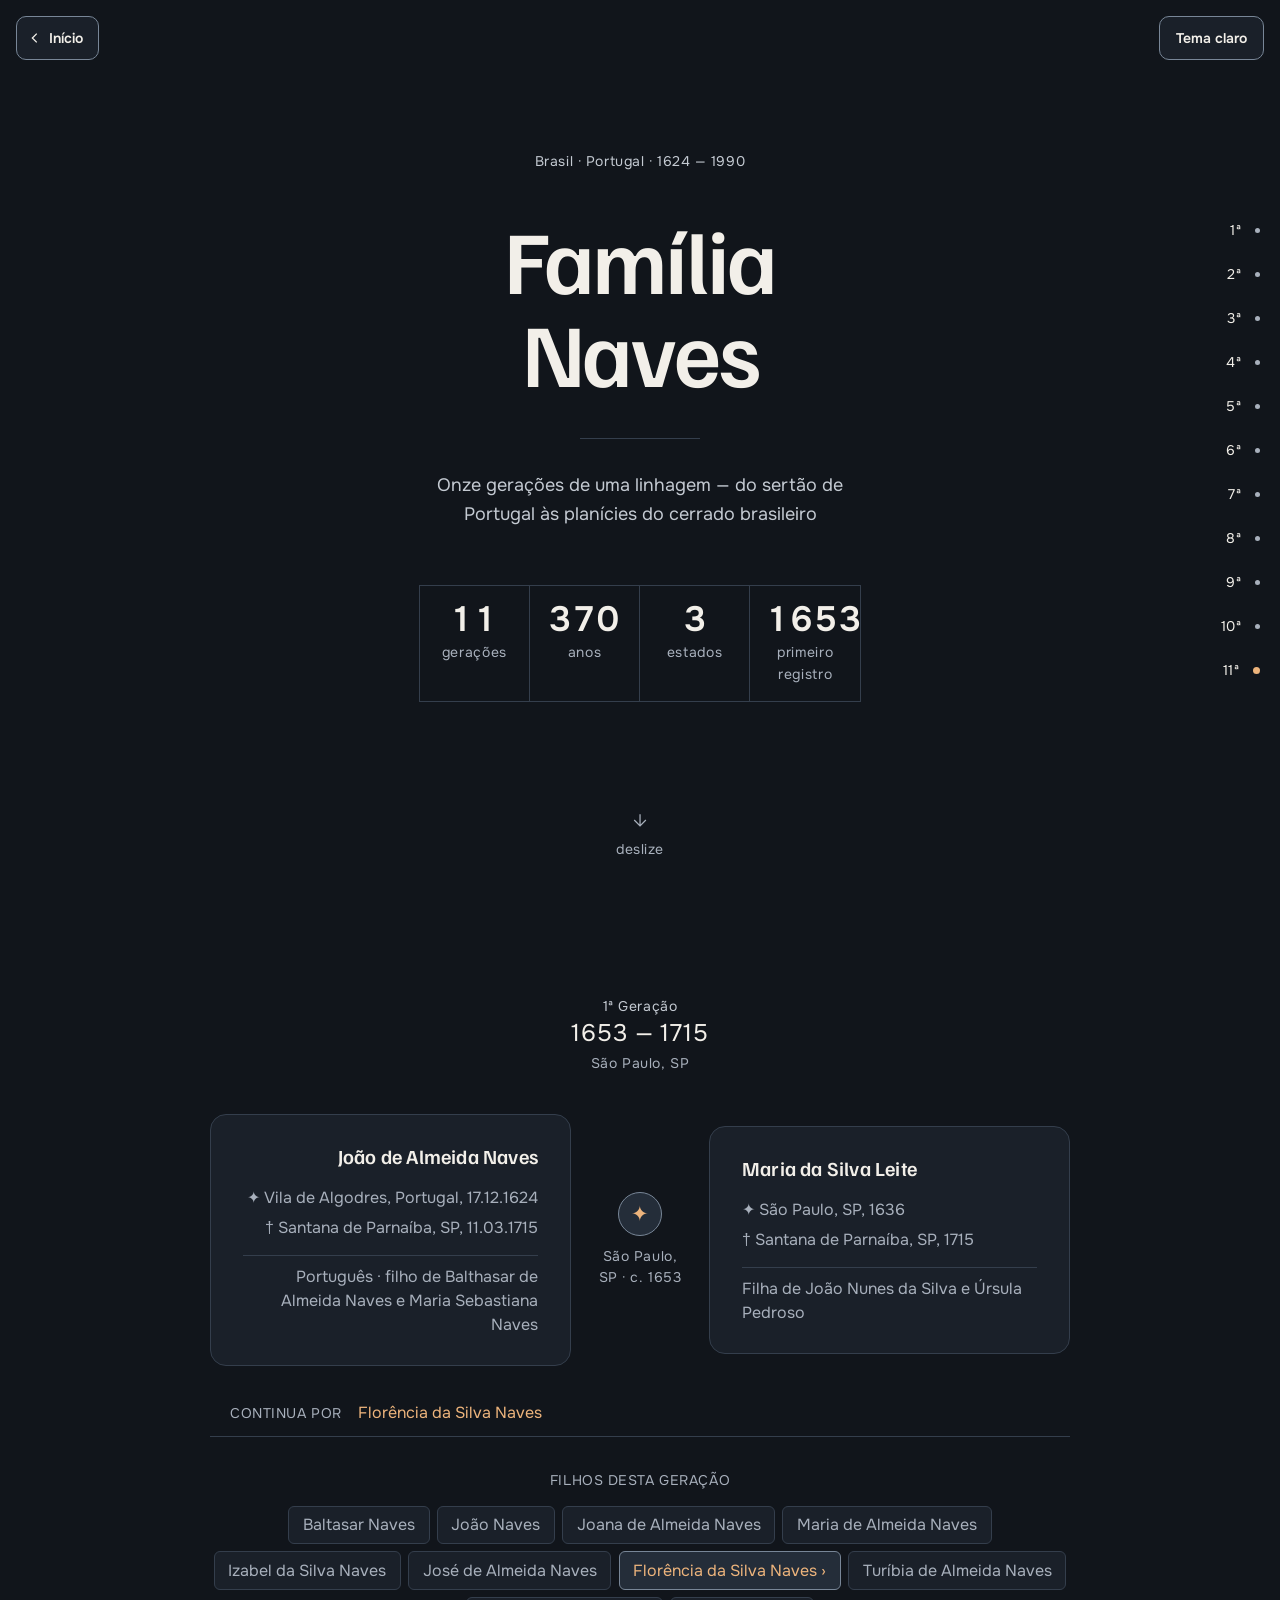
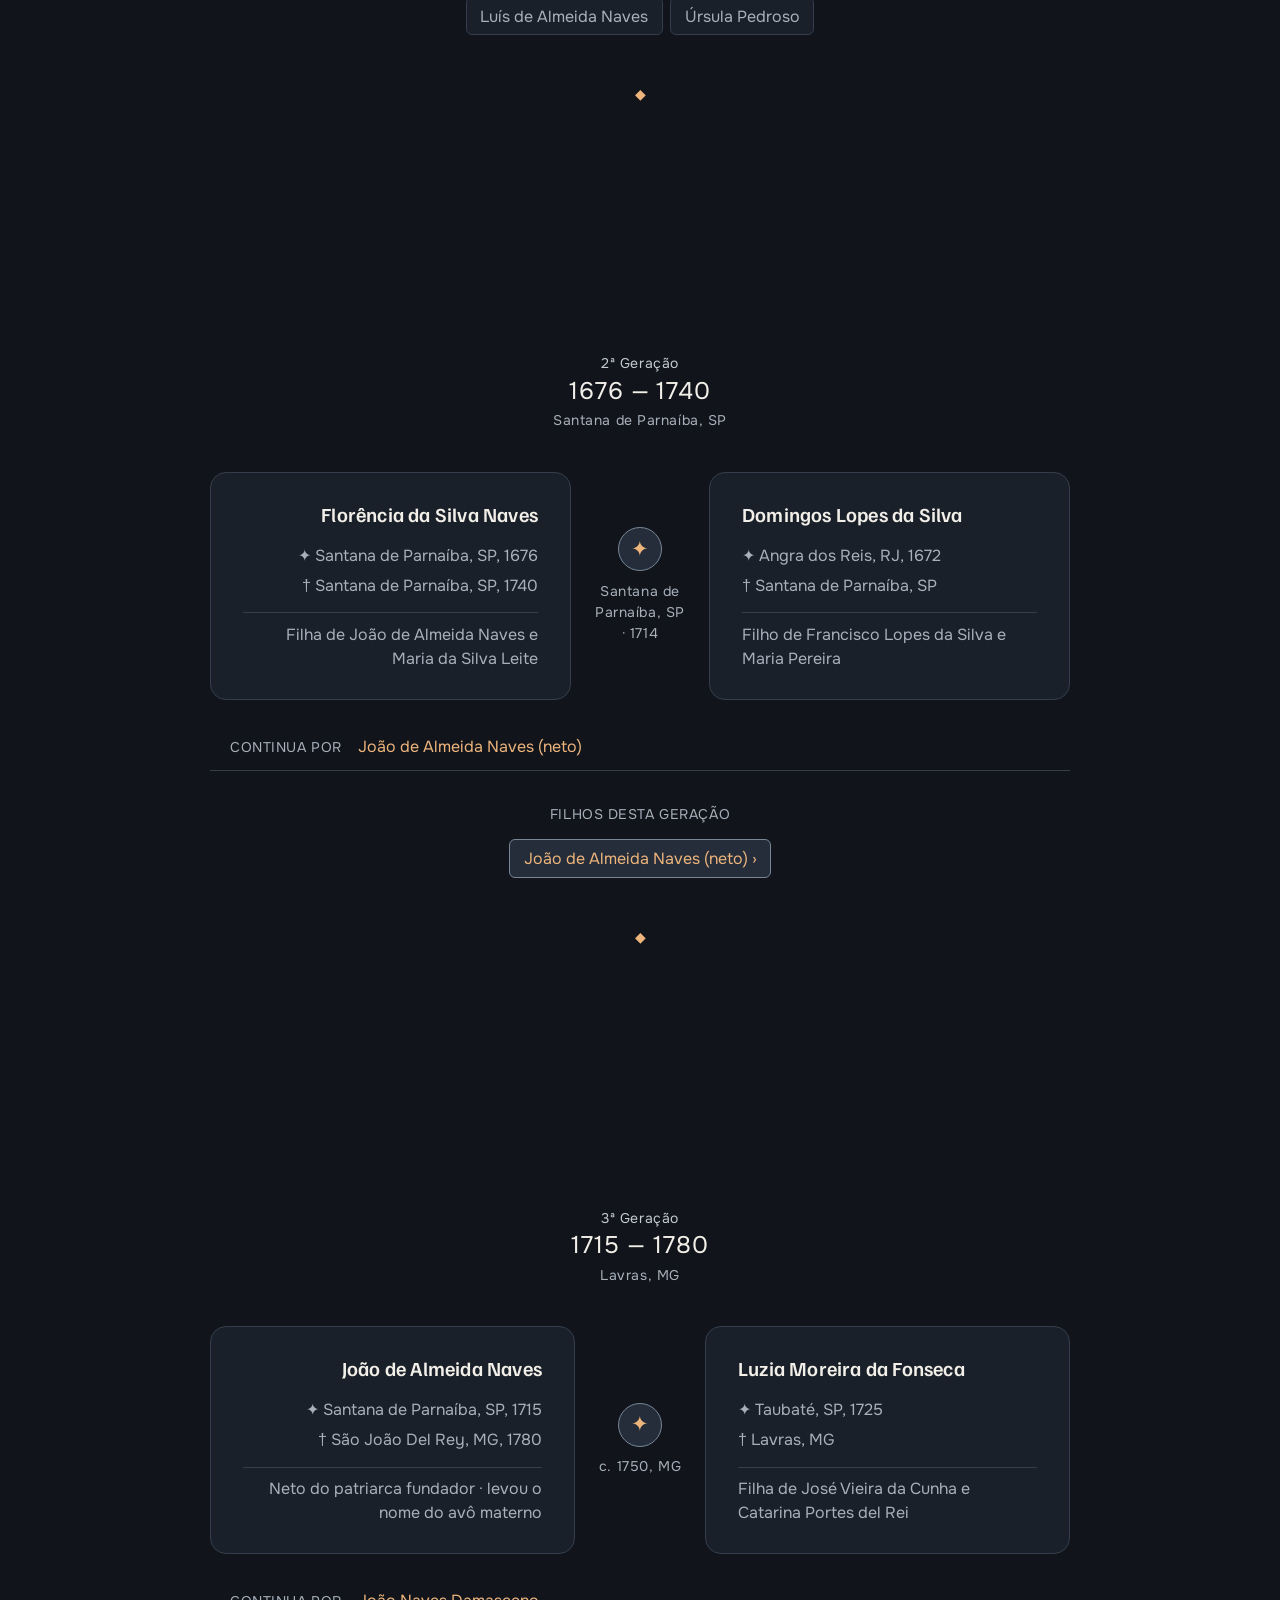
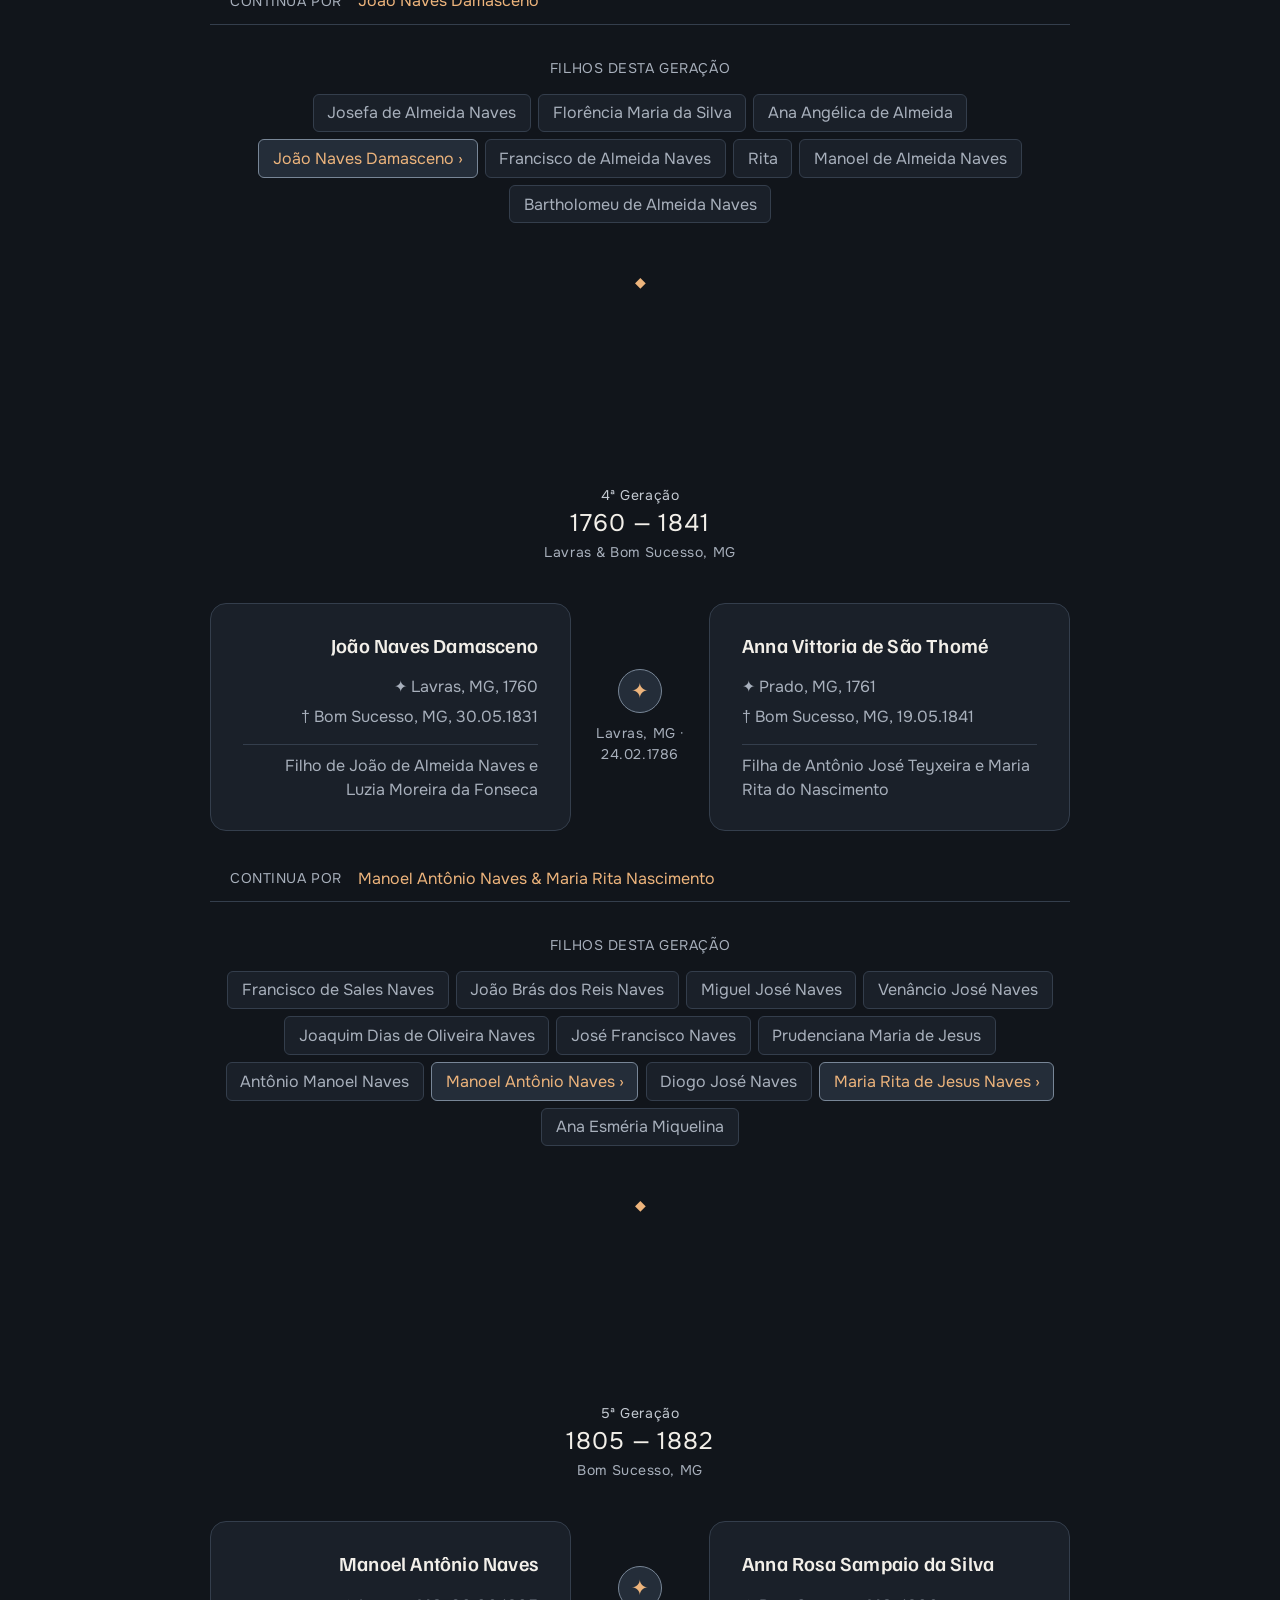
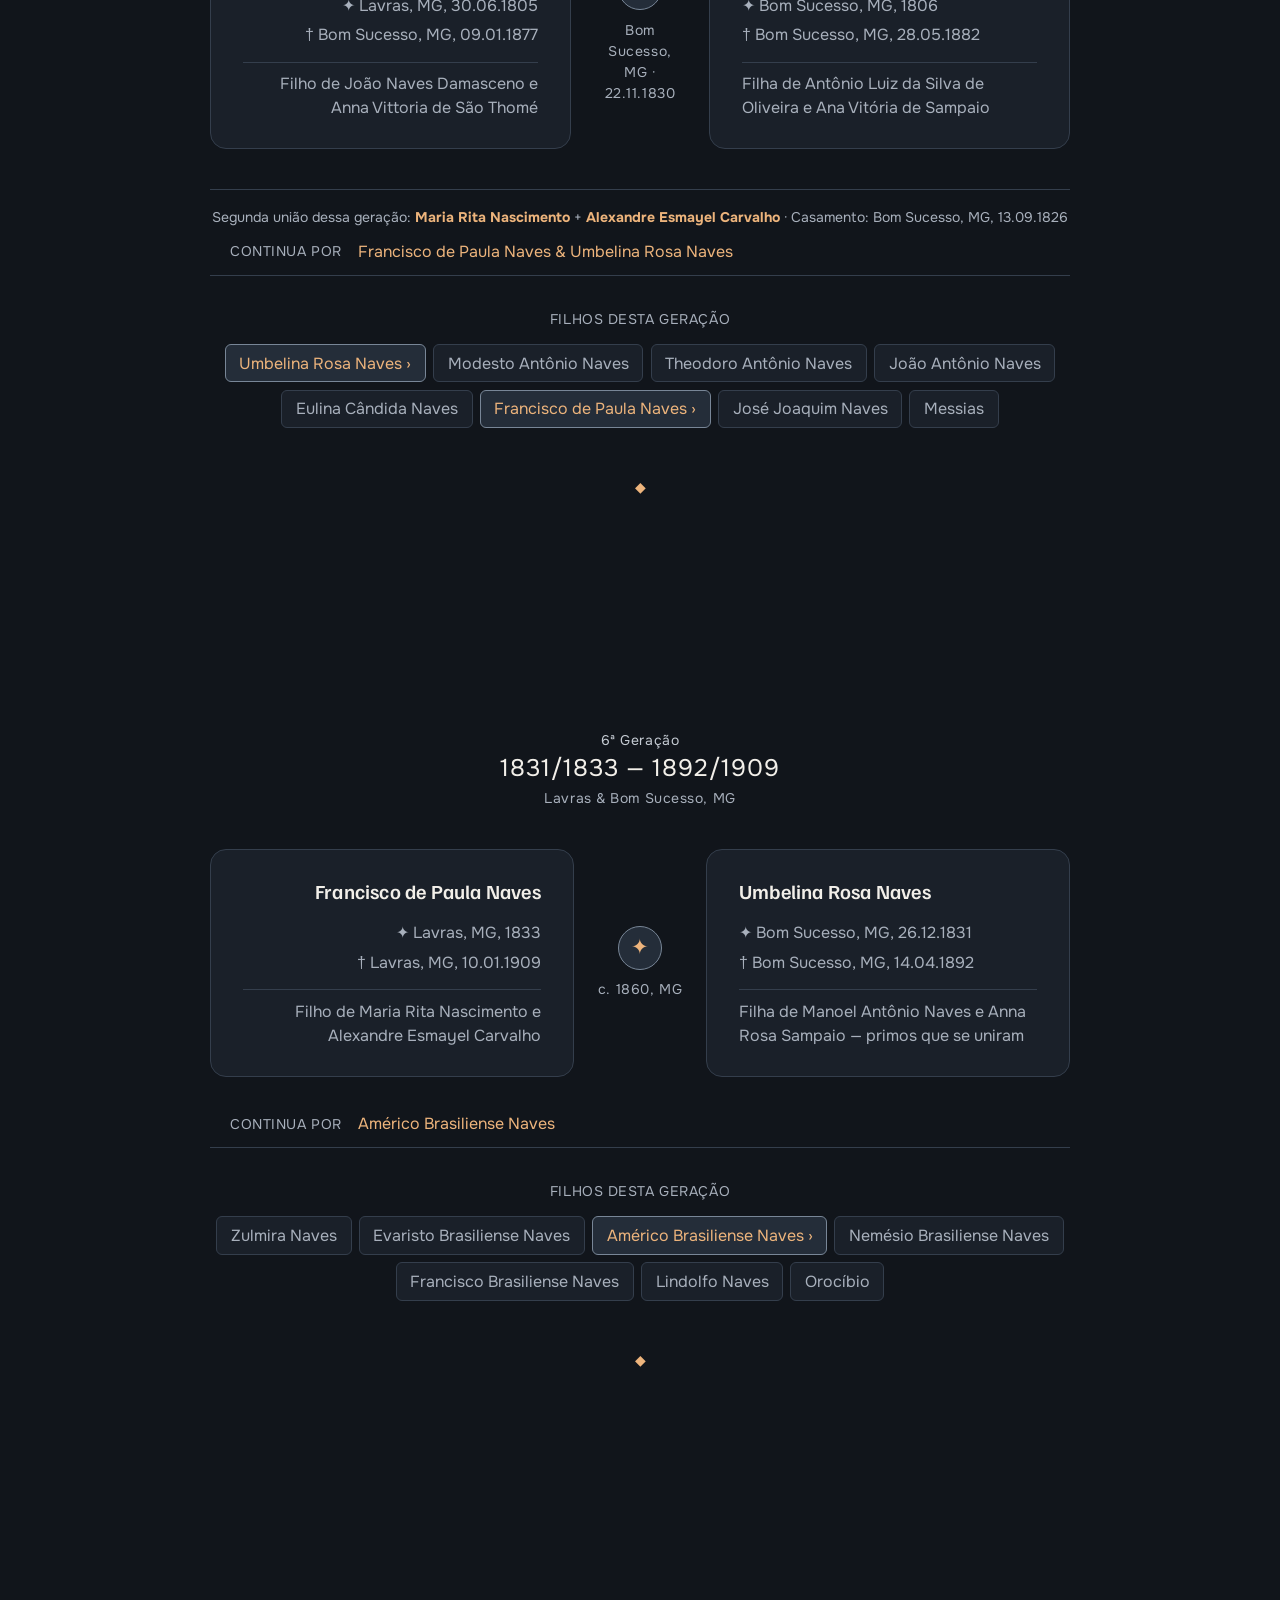
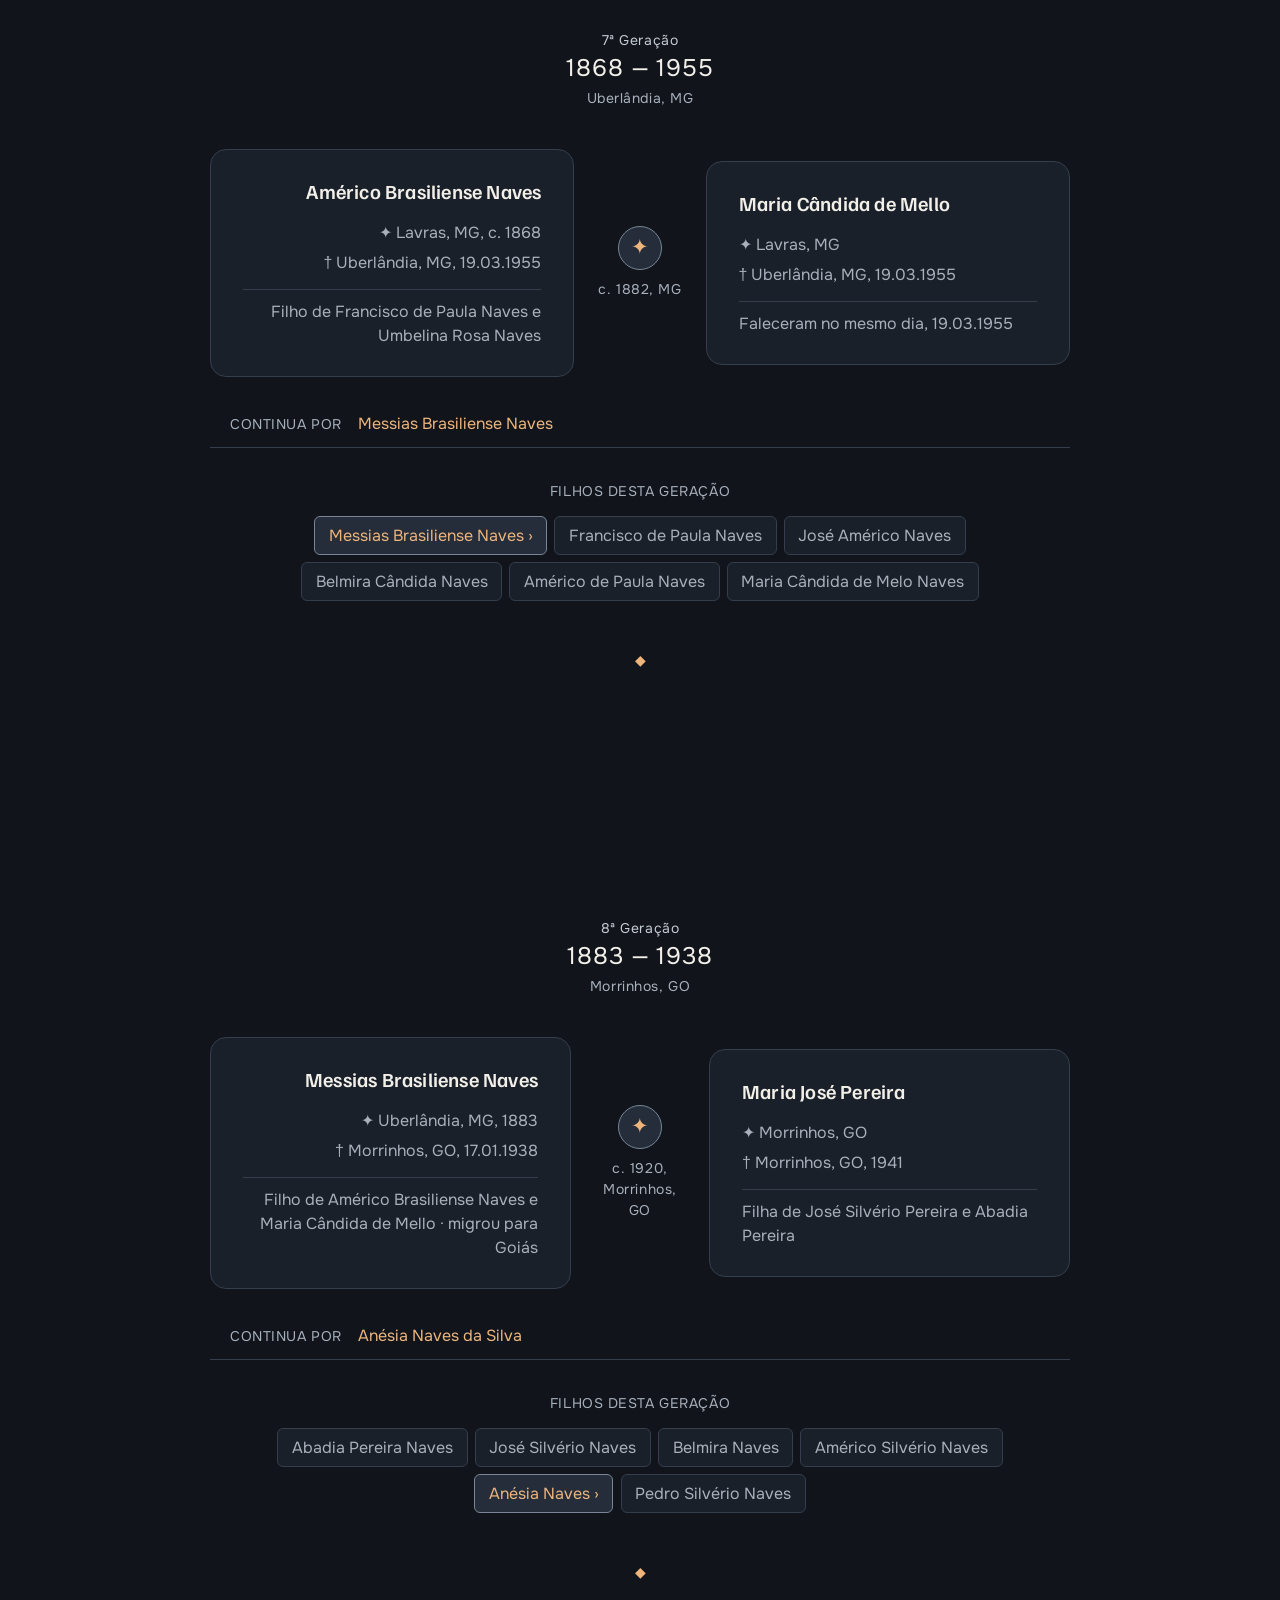
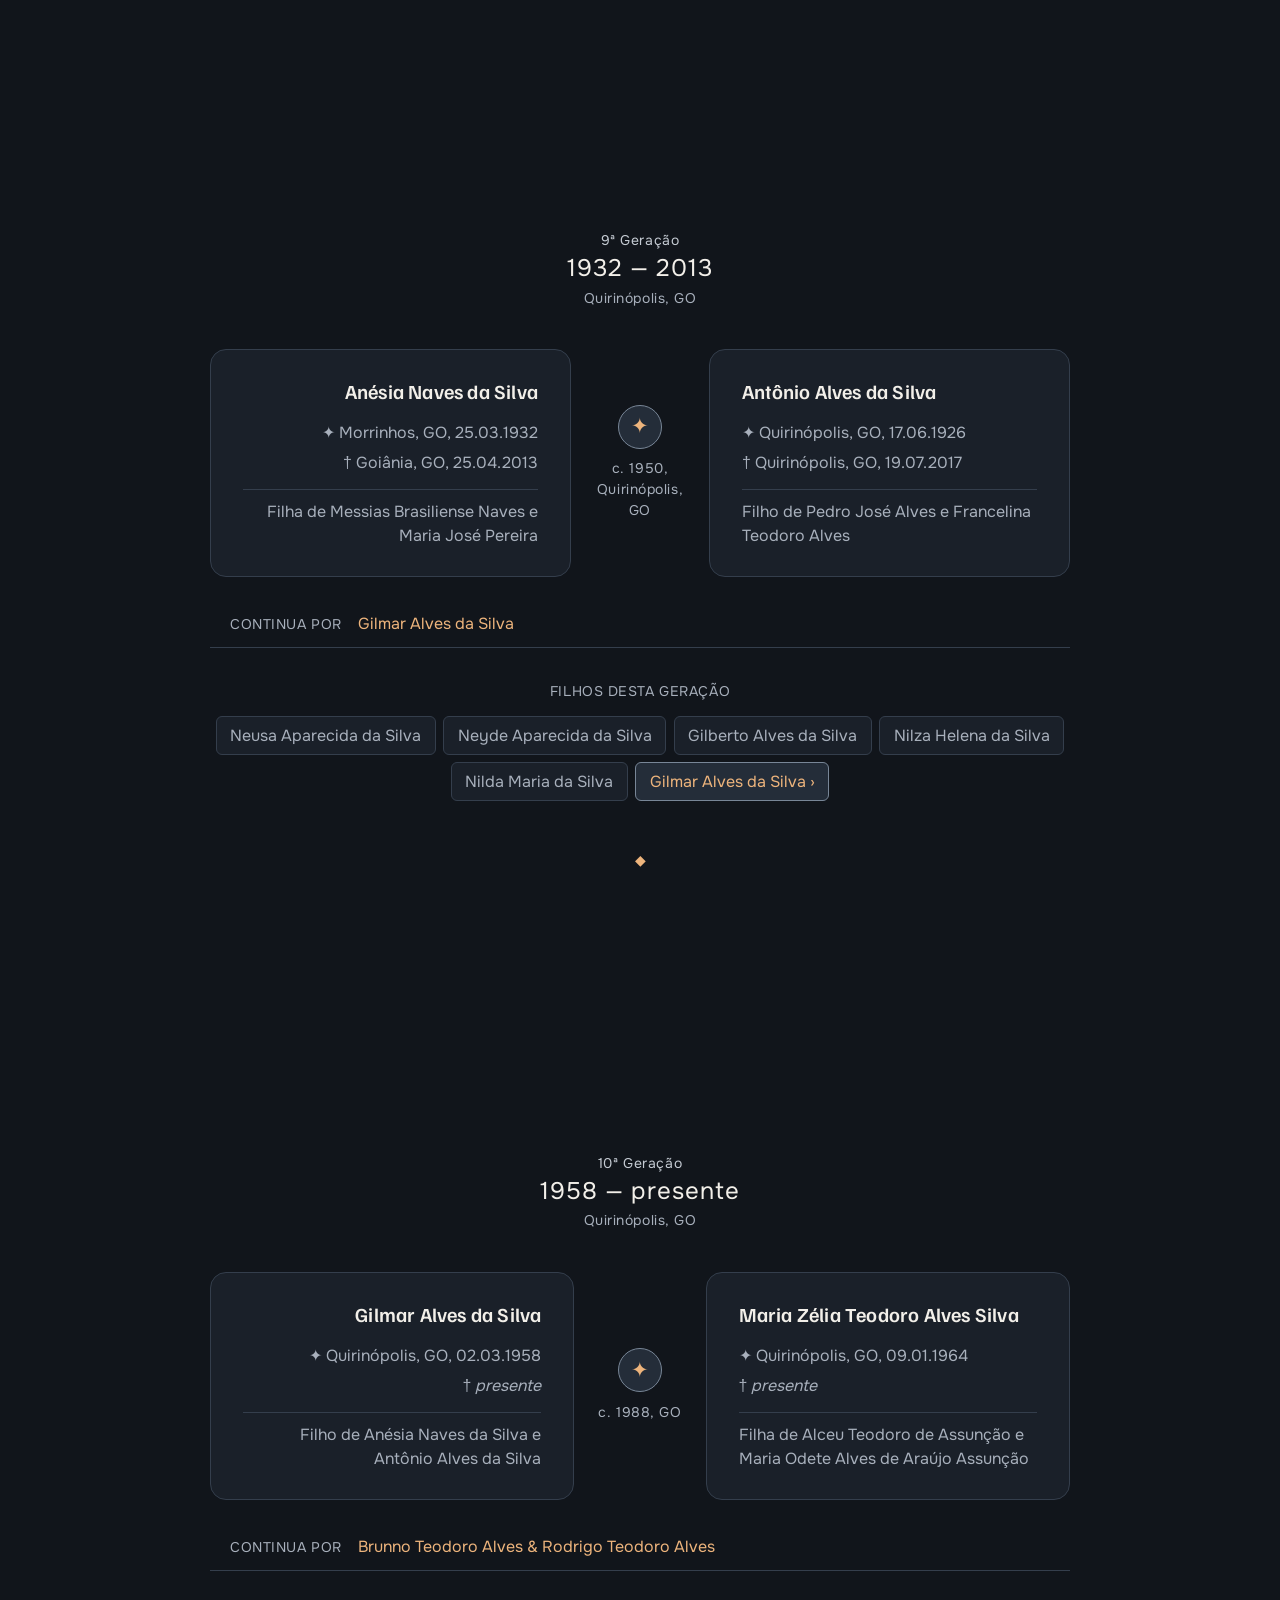
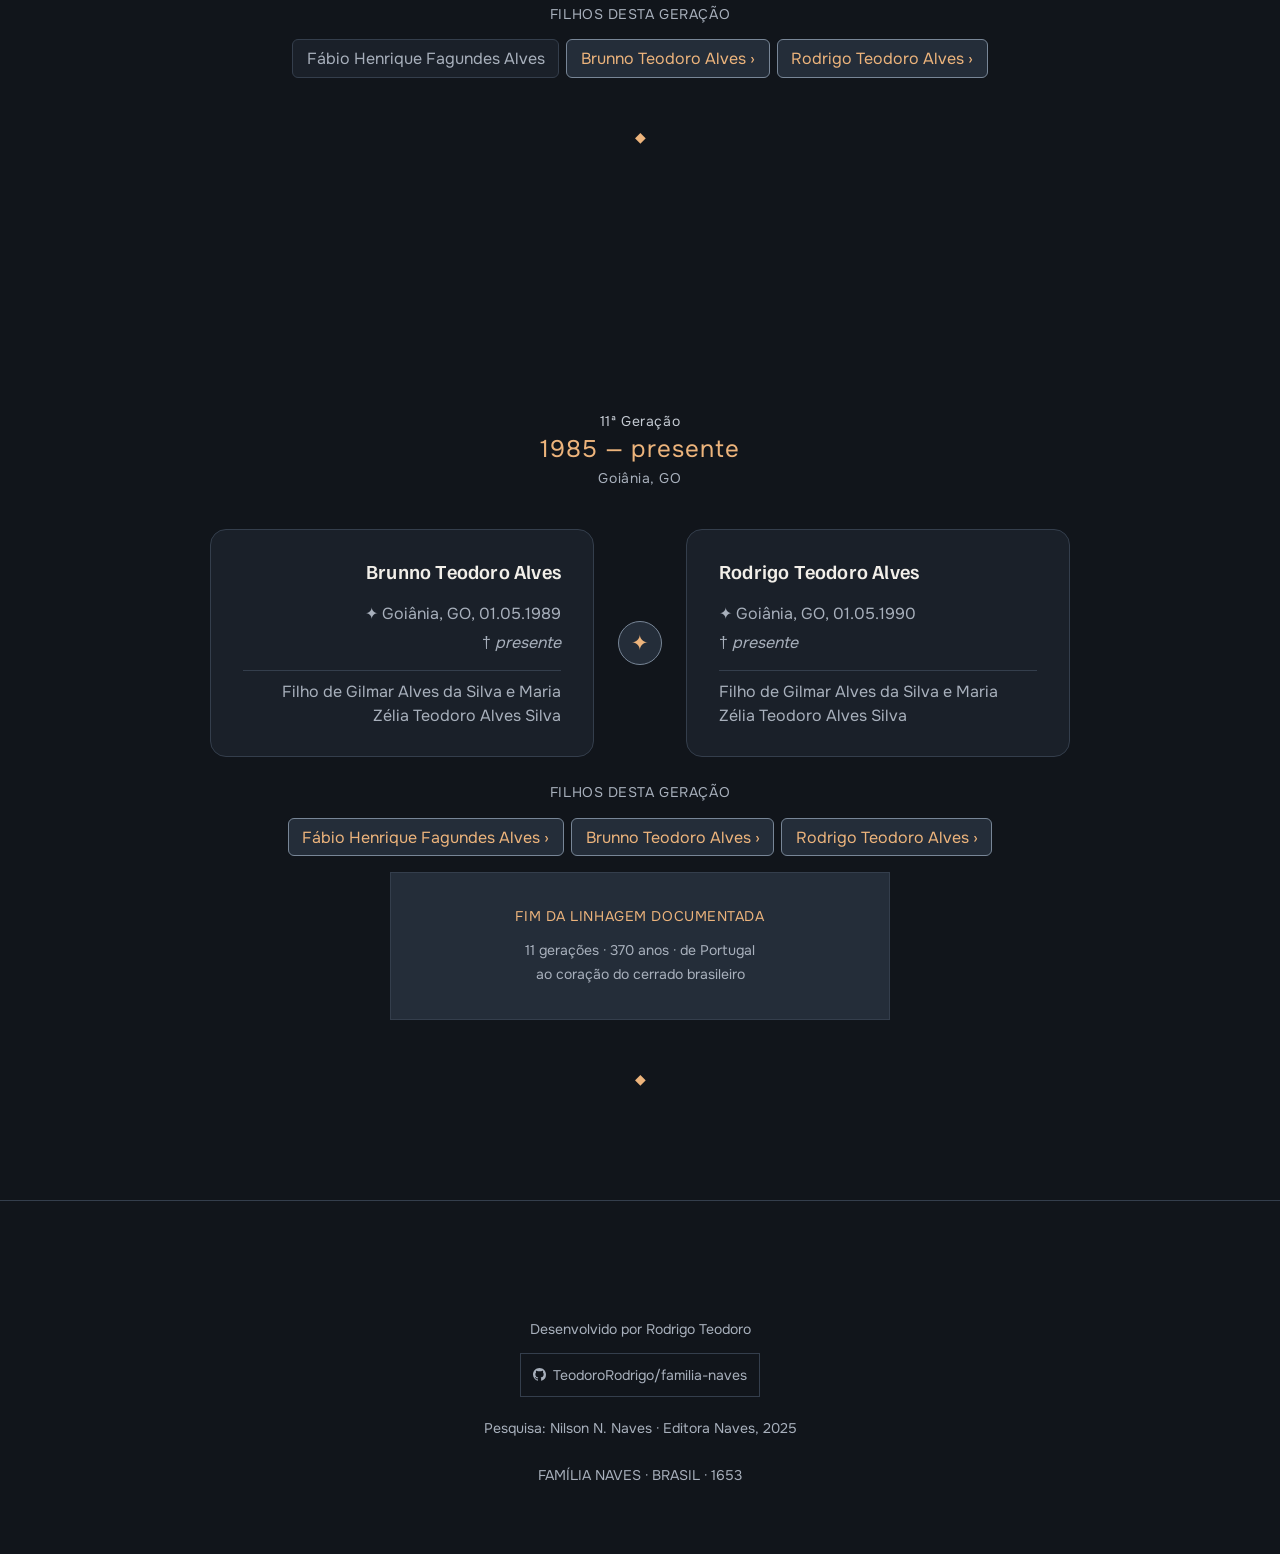
==== arvore_naves.html @ e4e02ad0 "feat: adopt Teô Design System v2.7.1" ====
<!DOCTYPE html>
<html lang="pt-BR">
<head>
<meta charset="UTF-8">
<meta name="viewport" content="width=device-width, initial-scale=1.0">
<title>Família Naves — Árvore Genealógica</title>
<link rel="icon" href="/favicon.svg" type="image/svg+xml">
<link rel="stylesheet" href="/assets/teo/tokens.css">
<link rel="stylesheet" href="/assets/teo/components.css">
<script src="/assets/theme.js"></script>
<style>
*, *::before, *::after { box-sizing: border-box; margin: 0; padding: 0; }
html { scroll-behavior: smooth; font-size: 16px; }

body {
  background: var(--color-bg-canvas);
  color: var(--color-text-primary);
  font-family: var(--font-body);
  overflow-x: hidden;
}

/* Grain texture */
body::after {
  content: '';
  position: fixed; inset: 0;
  background-image: none;
  pointer-events: none; z-index: 9999; opacity: 1;
}

/* ─────────────────── HERO ─────────────────── */
.hero {
  min-height: 100vh;
  display: flex; flex-direction: column;
  align-items: center; justify-content: center;
  text-align: center;
  padding: 5rem 2rem 8rem;
  position: relative;
  background: var(--color-bg-canvas);
}

.hero::before {
  content: '';
  position: absolute;
  inset: 0;
  background:
    var(--color-bg-canvas);
  pointer-events: none;
}

.hero::after {
  content: '';
  position: absolute;
  bottom: 0; left: 50%;
  transform: translateX(-50%);
  width: 1px; height: 80px;
  background: var(--color-bg-canvas);
}

.hero-eyebrow {
  font-family: var(--font-body);
  font-size: 0.875rem;
  letter-spacing: 0.04em;
  color: var(--color-link);
  margin-bottom: 2.5rem;
  opacity: 0.7;
}

.hero-title {
  font-family: var(--font-body);
  font-size: clamp(4rem, 12vw, 10rem);
  font-weight: 400;
  line-height: 0.88;
  color: var(--color-text-primary);
  margin-bottom: 0.5rem;
  letter-spacing: -0.01em;
}

.hero-title em {
  font-style: normal;
  color: var(--color-link);
  display: block;
}

.hero-rule {
  width: 120px; height: 1px;
  background: var(--color-bg-canvas);
  margin: 2rem auto;
}

.hero-sub {
  font-size: clamp(1rem, 2vw, 1.35rem);
  font-style: normal;
  font-weight: 400;
  color: var(--color-text-muted);
  max-width: 480px;
  line-height: 1.6;
  margin-bottom: 3.5rem;
}

.hero-stats {
  display: flex; gap: 0; align-items: stretch;
  border: 1px solid var(--color-border-subtle);
}

.stat {
  padding: 1.25rem 2rem;
  text-align: center;
  border-right: 1px solid var(--color-border-subtle);
}
.stat:last-child { border-right: none; }

.stat-num {
  font-size: 2.2rem;
  font-weight: 600;
  color: var(--color-link);
  line-height: 1;
  display: block;
}
.stat-label {
  font-size: 0.875rem;
  font-style: normal;
  color: var(--color-text-muted);
  letter-spacing: 0.05em;
  display: block;
  margin-top: 0.25rem;
}

.scroll-cue {
  position: absolute;
  bottom: 2.5rem;
  left: 50%; transform: translateX(-50%);
  display: flex; flex-direction: column; align-items: center; gap: 0.5rem;
  opacity: 0.4; animation: bob 2s ease-in-out infinite;
  font-size: 0.875rem; letter-spacing: 0.04em; color: var(--color-text-muted);
}
.scroll-cue svg { width: 20px; height: 20px; stroke: var(--color-text-muted); fill: none; }
@keyframes bob { 0%,100%{transform:translateX(-50%) translateY(0)} 50%{transform:translateX(-50%) translateY(6px)} }

/* ─────────────────── SIDE NAV ─────────────────── */
.side-nav {
  position: fixed; right: 1.25rem; top: 50%;
  transform: translateY(-50%);
  z-index: 500;
  display: flex; flex-direction: column; gap: 0.4rem;
  align-items: flex-end;
}

.sn-item {
  display: flex; align-items: center; gap: 0.6rem;
  cursor: pointer;
  opacity: 0.3; transition: opacity 0.3s;
  text-decoration: none;
}
.sn-item:hover, .sn-item.active { opacity: 1; }

.sn-label {
  font-size: 0.875rem;
  letter-spacing: 0.04em;
  color: var(--color-text-primary);
  white-space: nowrap;
  opacity: 0;
  transition: opacity 0.25s;
  pointer-events: none;
}
.sn-item:hover .sn-label, .sn-item.active .sn-label { opacity: 1; }

.sn-pip {
  width: 5px; height: 5px; border-radius: 50%;
  background: var(--color-text-muted);
  flex-shrink: 0;
  transition: all 0.3s;
}
.sn-item.active .sn-pip {
  background: var(--color-link);
  width: 7px; height: 7px;
  box-shadow: none;
}

/* ─────────────────── GENERATION SECTION ─────────────────── */
.gen-section {
  min-height: 100vh;
  padding: 8vh 2rem;
  display: flex; flex-direction: column;
  align-items: center; justify-content: center;
  position: relative;
  max-width: 1100px;
  margin: 0 auto;
}

/* vertical gold thread between sections */
.gen-section::before {
  content: '';
  position: absolute;
  top: -1px; bottom: -1px; left: 50%;
  width: 1px;
  background: var(--color-bg-canvas);
  pointer-events: none;
  z-index: 0;
}

/* ─── Generation header ─── */
.gen-badge {
  text-align: center; margin-bottom: 2.5rem;
  position: relative; z-index: 1;
}

.gen-number {
  font-family: var(--font-body);
  font-size: 0.875rem;
  letter-spacing: 0.04em;
  color: var(--color-link);
  display: block;
  margin-bottom: 0.3rem;
}

.gen-era {
  font-size: 1.5rem;
  font-style: normal;
  font-weight: 400;
  color: var(--color-text-primary);
  display: block;
  line-height: 1;
}

.gen-place {
  font-size: 0.875rem;
  letter-spacing: 0.04em;
  color: var(--color-text-muted);
  display: block;
  margin-top: 0.4rem;
}

/* ─── Couple card ─── */
.couple-wrap {
  display: grid;
  grid-template-columns: 1fr auto 1fr;
  gap: 1.5rem;
  align-items: center;
  width: 100%;
  max-width: 860px;
  margin-bottom: 1.5rem;
  position: relative; z-index: 1;
}

.person-card {
  padding: 1.75rem 2rem;
  border: 1px solid var(--color-border-subtle);
  background: var(--color-bg-raised);
  position: relative;
  transition: border-color 0.4s, background 0.4s, box-shadow 0.4s;
  cursor: default;
}

.person-card:hover {
  border-color: var(--color-border-control);
  background: var(--color-bg-raised);
  box-shadow: none;
}

/* corner ornaments */
.person-card::before {
  content: '';
  position: absolute; top: -1px; left: -1px;
  width: 14px; height: 14px;
  border-top: 1.5px solid var(--color-link);
  border-left: 1.5px solid var(--color-link);
}
.person-card::after {
  content: '';
  position: absolute; bottom: -1px; right: -1px;
  width: 14px; height: 14px;
  border-bottom: 1.5px solid var(--color-link);
  border-right: 1.5px solid var(--color-link);
}

.pc-left { text-align: right; }
.pc-right { text-align: left; }

.pc-name {
  font-size: clamp(1.05rem, 2.2vw, 1.55rem);
  font-weight: 400;
  color: var(--color-text-primary);
  line-height: 1.2;
  margin-bottom: 0.9rem;
  letter-spacing: 0.01em;
}

.pc-info {
  font-size: 0.875rem;
  color: var(--color-text-muted);
  line-height: 1.85;
  font-weight: 400;
}

.pc-info .ico {
  color: var(--color-border-control);
  margin-right: 0.25rem;
}

.pc-note {
  font-size: 0.875rem;
  color: var(--color-text-muted);
  font-style: normal;
  margin-top: 0.75rem;
  line-height: 1.5;
  border-top: 1px solid var(--color-border-subtle);
  padding-top: 0.6rem;
}

/* union center */
.union-col {
  display: flex; flex-direction: column;
  align-items: center; gap: 0.6rem;
  flex-shrink: 0;
}

.union-ring {
  width: 44px; height: 44px;
  border: 1px solid var(--color-border-control);
  border-radius: 50%;
  display: flex; align-items: center; justify-content: center;
  color: var(--color-link);
  font-size: 1.3rem;
  background: var(--color-bg-raised);
  flex-shrink: 0;
}

.union-date {
  font-size: 0.875rem;
  font-style: normal;
  color: var(--color-text-muted);
  text-align: center;
  max-width: 90px;
  line-height: 1.5;
}

/* ─── Lineage thread ─── */
.lineage-thread {
  display: flex; align-items: center; gap: 1rem;
  padding: 0.65rem 1.25rem;
  border-left: 2px solid var(--color-link);
  background: var(--color-bg-raised);
  margin-bottom: 2rem;
  max-width: 860px; width: 100%;
  position: relative; z-index: 1;
}

.lt-label {
  font-size: 0.875rem;
  letter-spacing: 0.04em;
  color: var(--color-border-control);
  text-transform: uppercase;
  white-space: nowrap;
}

.lt-name {
  font-size: 1rem;
  font-style: normal;
  color: var(--color-link);
}

/* ─── Children ─── */
.children-wrap {
  width: 100%; max-width: 860px;
  position: relative; z-index: 1;
}

.children-title {
  font-size: 0.875rem;
  letter-spacing: 0.04em;
  color: var(--color-text-muted);
  text-transform: uppercase;
  text-align: center;
  margin-bottom: 0.9rem;
}

.children-grid {
  display: flex; flex-wrap: wrap;
  gap: 0.45rem; justify-content: center;
}

.child-tag {
  padding: 0.35rem 0.85rem;
  border: 1px solid var(--color-border-subtle);
  font-size: 0.875rem;
  font-style: normal;
  color: var(--color-text-muted);
  transition: all 0.25s;
  cursor: default;
  position: relative;
  background: transparent;
}

.child-tag:hover {
  color: var(--color-text-primary);
  border-color: var(--color-text-muted);
  background: var(--color-bg-surface);
}

.child-tag.hl {
  border-color: var(--color-border-control);
  color: var(--color-link);
  background: var(--color-bg-raised);
}

.child-tag.hl::after { content: ' ›'; }

/* ─── Gen divider ─── */
.gen-divider {
  display: flex; align-items: center; gap: 1rem;
  max-width: 200px; margin: 3rem auto 0;
  opacity: 0.35;
  position: relative; z-index: 1;
}
.gen-divider::before, .gen-divider::after {
  content: ''; flex: 1; height: 1px;
  background: var(--color-border-control);
}
.gen-divider span { color: var(--color-link); font-size: 0.875rem; }

/* ─── Animations ─── */
.fade-up {
  opacity: 0; transform: translateY(28px);
  transition: opacity 0.75s ease, transform 0.75s ease;
}
.fade-up.visible { opacity: 1; transform: none; }
.fade-up:nth-child(2) { transition-delay: 0.1s; }
.fade-up:nth-child(3) { transition-delay: 0.2s; }
.fade-up:nth-child(4) { transition-delay: 0.3s; }
.fade-up:nth-child(5) { transition-delay: 0.4s; }

/* ─── BACK BUTTON ─── */
.back-btn {
  position: fixed; top: 1.25rem; left: 1.25rem; z-index: 600;
  display: inline-flex; align-items: center; gap: 0.45rem;
  font-family: var(--font-body);
  font-size: 0.875rem; letter-spacing: 0.04em;
  color: var(--color-text-muted); text-decoration: none;
  border: 1px solid var(--color-border-subtle);
  padding: 0.5rem 0.9rem 0.5rem 0.7rem;
  background: var(--color-bg-surface);

  transition: color 0.25s, border-color 0.25s;
}
.back-btn:hover { color: var(--color-link); border-color: var(--color-border-control); }
.back-btn svg { width: 14px; height: 14px; flex-shrink: 0; }

/* ─── FOOTER ─── */
footer {
  text-align: center; padding: 5rem 2rem 4rem;
  border-top: 1px solid var(--color-border-subtle);
  position: relative; z-index: 1;
}
footer p {
  font-size: 0.875rem; font-style: normal;
  color: var(--color-text-muted); line-height: 2.2;
}

/* ─── RESPONSIVE ─── */
@media (max-width: 700px) {
  .couple-wrap {
    grid-template-columns: 1fr;
    grid-template-rows: auto auto auto;
  }
  .pc-left, .pc-right { text-align: center; }
  .union-col { flex-direction: row; justify-content: center; }
  .union-date { display: none; }
  .side-nav { display: none; }
}

/* Last gen special styling */
.gen-section.last-gen .gen-era { color: var(--color-link); }
.gen-section.last-gen .gen-section::before { display: none; }
</style>
<link rel="stylesheet" href="/assets/site.css">
</head>
<body>
<button class="theme-toggle tp-button tp-button--ghost" type="button" data-theme-toggle aria-pressed="false">Tema claro</button>

<a href="/" class="back-btn tp-button tp-button--ghost" title="Início">
  <svg viewBox="0 0 16 16" fill="none" stroke="currentColor" stroke-width="1.5">
    <path d="M10 13L5 8l5-5"/>
  </svg>
  Início
</a>
<nav class="side-nav" id="sideNav"></nav>

<header class="hero">
  <p class="hero-eyebrow">Brasil · Portugal · 1624 — 1990</p>
  <h1 class="hero-title">Família<em>Naves</em></h1>
  <div class="hero-rule"></div>
  <p class="hero-sub">Onze gerações de uma linhagem — do sertão de Portugal às planícies do cerrado brasileiro</p>
  <div class="hero-stats">
    <div class="stat"><span class="stat-num">11</span><span class="stat-label">gerações</span></div>
    <div class="stat"><span class="stat-num">370</span><span class="stat-label">anos</span></div>
    <div class="stat"><span class="stat-num">3</span><span class="stat-label">estados</span></div>
    <div class="stat"><span class="stat-num">1653</span><span class="stat-label">primeiro registro</span></div>
  </div>
  <div class="scroll-cue">
    <svg viewBox="0 0 24 24" stroke-width="1.5"><path d="M12 5v14M5 12l7 7 7-7"/></svg>
    <span>deslize</span>
  </div>
</header>

<div id="treeRoot"></div>

<footer>
  <div style="width:60px;height:1px;background:var(--color-bg-canvas);margin:0 auto 2rem"></div>
  <p style="font-size: 0.875rem;color:var(--color-text-muted);margin-bottom:0.5rem">Desenvolvido por <strong style="color:var(--color-text-primary);font-weight:400">Rodrigo Teodoro</strong></p>
  <a href="https://github.com/TeodoroRodrigo/familia-naves" target="_blank" rel="noopener"
    style="display:inline-flex;align-items:center;gap:0.4rem;font-size: 0.875rem;color:var(--color-text-muted);text-decoration:none;border:1px solid var(--color-border-subtle);padding:0.3rem 0.75rem;margin-bottom:1rem;transition:color .25s,border-color .25s">
    <svg viewBox="0 0 16 16" width="13" height="13" fill="currentColor"><path d="M8 0C3.58 0 0 3.58 0 8c0 3.54 2.29 6.53 5.47 7.59.4.07.55-.17.55-.38 0-.19-.01-.82-.01-1.49-2.01.37-2.53-.49-2.69-.94-.09-.23-.48-.94-.82-1.13-.28-.15-.68-.52-.01-.53.63-.01 1.08.58 1.23.82.72 1.21 1.87.87 2.33.66.07-.52.28-.87.51-1.07-1.78-.2-3.64-.89-3.64-3.95 0-.87.31-1.59.82-2.15-.08-.2-.36-1.02.08-2.12 0 0 .67-.21 2.2.82.64-.18 1.32-.27 2-.27.68 0 1.36.09 2 .27 1.53-1.04 2.2-.82 2.2-.82.44 1.1.16 1.92.08 2.12.51.56.82 1.27.82 2.15 0 3.07-1.87 3.75-3.65 3.95.29.25.54.73.54 1.48 0 1.07-.01 1.93-.01 2.2 0 .21.15.46.55.38A8.013 8.013 0 0016 8c0-4.42-3.58-8-8-8z"/></svg>
    TeodoroRodrigo/familia-naves
  </a>
  <p style="font-size: 0.875rem;font-style: normal;color:var(--color-border-subtle);letter-spacing: 0.04em">Pesquisa: Nilson N. Naves · Editora Naves, 2025</p>
  <p style="margin-top:1rem;font-size: 0.875rem;letter-spacing: 0.04em;color:var(--color-border-subtle)">FAMÍLIA NAVES · BRASIL · 1653</p>
</footer>

<script>
const GEN_DATA = [
  {
    id:'g1', num:'1ª Geração', era:'1653 — 1715', place:'São Paulo, SP',
    p1:{ name:'João de Almeida Naves', b:'Vila de Algodres, Portugal, 17.12.1624', d:'Santana de Parnaíba, SP, 11.03.1715', note:'Português · filho de Balthasar de Almeida Naves e Maria Sebastiana Naves' },
    p2:{ name:'Maria da Silva Leite', b:'São Paulo, SP, 1636', d:'Santana de Parnaíba, SP, 1715', note:'Filha de João Nunes da Silva e Úrsula Pedroso' },
    union:'São Paulo, SP · c. 1653',
    via:'Florência da Silva Naves',
    children:[
      {n:'Baltasar Naves',d:'SP, 1654'},{n:'João Naves',d:'SP, 1655'},
      {n:'Joana de Almeida Naves',d:'SP, 1657'},{n:'Maria de Almeida Naves',d:'SP, 1669'},
      {n:'Izabel da Silva Naves',d:'SP, 1670'},{n:'José de Almeida Naves',d:'SP, 1675'},
      {n:'Florência da Silva Naves',d:'SP, 1676',hl:true},
      {n:'Turíbia de Almeida Naves',d:'SP, 1678'},{n:'Luís de Almeida Naves',d:'SP, 1682'},
      {n:'Úrsula Pedroso',d:'SP, 1688'}
    ]
  },
  {
    id:'g2', num:'2ª Geração', era:'1676 — 1740', place:'Santana de Parnaíba, SP',
    p1:{ name:'Florência da Silva Naves', b:'Santana de Parnaíba, SP, 1676', d:'Santana de Parnaíba, SP, 1740', note:'Filha de João de Almeida Naves e Maria da Silva Leite' },
    p2:{ name:'Domingos Lopes da Silva', b:'Angra dos Reis, RJ, 1672', d:'Santana de Parnaíba, SP', note:'Filho de Francisco Lopes da Silva e Maria Pereira' },
    union:'Santana de Parnaíba, SP · 1714',
    via:'João de Almeida Naves (neto)',
    children:[
      {n:'João de Almeida Naves (neto)',d:'SP, 1715',hl:true}
    ]
  },
  {
    id:'g3', num:'3ª Geração', era:'1715 — 1780', place:'Lavras, MG',
    p1:{ name:'João de Almeida Naves', b:'Santana de Parnaíba, SP, 1715', d:'São João Del Rey, MG, 1780', note:'Neto do patriarca fundador · levou o nome do avô materno' },
    p2:{ name:'Luzia Moreira da Fonseca', b:'Taubaté, SP, 1725', d:'Lavras, MG', note:'Filha de José Vieira da Cunha e Catarina Portes del Rei' },
    union:'c. 1750, MG',
    via:'João Naves Damasceno',
    children:[
      {n:'Josefa de Almeida Naves',d:'Lavras, MG, 1754'},{n:'Florência Maria da Silva',d:'Lavras, MG, 1755'},
      {n:'Ana Angélica de Almeida',d:'Lavras, MG, 1757'},
      {n:'João Naves Damasceno',d:'Lavras, MG, 1760',hl:true},
      {n:'Francisco de Almeida Naves',d:'Carrancas, MG, 1762'},{n:'Rita',d:'Lavras, MG, 1764'},
      {n:'Manoel de Almeida Naves',d:'Lavras, MG, 1767'},{n:'Bartholomeu de Almeida Naves',d:'Carrancas, MG'}
    ]
  },
  {
    id:'g4', num:'4ª Geração', era:'1760 — 1841', place:'Lavras & Bom Sucesso, MG',
    p1:{ name:'João Naves Damasceno', b:'Lavras, MG, 1760', d:'Bom Sucesso, MG, 30.05.1831', note:'Filho de João de Almeida Naves e Luzia Moreira da Fonseca' },
    p2:{ name:'Anna Vittoria de São Thomé', b:'Prado, MG, 1761', d:'Bom Sucesso, MG, 19.05.1841', note:'Filha de Antônio José Teyxeira e Maria Rita do Nascimento' },
    union:'Lavras, MG · 24.02.1786',
    via:'Manoel Antônio Naves & Maria Rita Nascimento',
    children:[
      {n:'Francisco de Sales Naves',d:'Lavras, 1790'},{n:'João Brás dos Reis Naves',d:'Lavras, 1792'},
      {n:'Miguel José Naves',d:'Lavras, 1794'},{n:'Venâncio José Naves',d:'Lavras, 1796'},
      {n:'Joaquim Dias de Oliveira Naves',d:'Lavras, 1798'},{n:'José Francisco Naves',d:'Lavras, 1800'},
      {n:'Prudenciana Maria de Jesus',d:'Lavras, 1802'},{n:'Antônio Manoel Naves',d:'Lavras, 1804'},
      {n:'Manoel Antônio Naves',d:'Lavras, 1805',hl:true},
      {n:'Diogo José Naves',d:'Bom Sucesso, 1808'},
      {n:'Maria Rita de Jesus Naves',d:'Lavras, 1809',hl:true},
      {n:'Ana Esméria Miquelina',d:'Lavras, 1816'}
    ]
  },
  {
    id:'g5', num:'5ª Geração', era:'1805 — 1882', place:'Bom Sucesso, MG',
    p1:{ name:'Manoel Antônio Naves', b:'Lavras, MG, 30.06.1805', d:'Bom Sucesso, MG, 09.01.1877', note:'Filho de João Naves Damasceno e Anna Vittoria de São Thomé' },
    p2:{ name:'Anna Rosa Sampaio da Silva', b:'Bom Sucesso, MG, 1806', d:'Bom Sucesso, MG, 28.05.1882', note:'Filha de Antônio Luiz da Silva de Oliveira e Ana Vitória de Sampaio' },
    union:'Bom Sucesso, MG · 22.11.1830',
    via:'Francisco de Paula Naves & Umbelina Rosa Naves',
    p1b:{ name:'Maria Rita Nascimento', b:'Lavras, MG, 1809', d:'Bom Sucesso, MG', note:'Irmã de Manoel Antônio Naves' },
    p2b:{ name:'Alexandre Esmayel Carvalho', b:'Lavras/Bom Sucesso, MG, 1809', d:'Bom Sucesso, MG', note:'Casamento: Bom Sucesso, MG, 13.09.1826' },
    children:[
      {n:'Umbelina Rosa Naves',d:'Bom Sucesso, 1831',hl:true},
      {n:'Modesto Antônio Naves',d:'Bom Sucesso, 1833'},{n:'Theodoro Antônio Naves',d:'Bom Sucesso, 1825'},
      {n:'João Antônio Naves',d:'Bom Sucesso, 1842'},{n:'Eulina Cândida Naves',d:'Bom Sucesso'},
      {n:'Francisco de Paula Naves',d:'Lavras, 1833',hl:true},
      {n:'José Joaquim Naves',d:'Bom Sucesso, 1831'},{n:'Messias',d:'Bom Sucesso, 1832'}
    ]
  },
  {
    id:'g6', num:'6ª Geração', era:'1831/1833 — 1892/1909', place:'Lavras & Bom Sucesso, MG',
    p1:{ name:'Francisco de Paula Naves', b:'Lavras, MG, 1833', d:'Lavras, MG, 10.01.1909', note:'Filho de Maria Rita Nascimento e Alexandre Esmayel Carvalho' },
    p2:{ name:'Umbelina Rosa Naves', b:'Bom Sucesso, MG, 26.12.1831', d:'Bom Sucesso, MG, 14.04.1892', note:'Filha de Manoel Antônio Naves e Anna Rosa Sampaio — primos que se uniram' },
    union:'c. 1860, MG',
    via:'Américo Brasiliense Naves',
    children:[
      {n:'Zulmira Naves',d:'Lavras'},{n:'Evaristo Brasiliense Naves',d:'Lavras, 1866'},
      {n:'Américo Brasiliense Naves',d:'Lavras, 1868',hl:true},
      {n:'Nemésio Brasiliense Naves',d:'Lavras'},{n:'Francisco Brasiliense Naves',d:'Lavras'},
      {n:'Lindolfo Naves',d:'Bom Sucesso, 1868'},{n:'Orocíbio',d:'Bom Sucesso, 1871'}
    ]
  },
  {
    id:'g7', num:'7ª Geração', era:'1868 — 1955', place:'Uberlândia, MG',
    p1:{ name:'Américo Brasiliense Naves', b:'Lavras, MG, c. 1868', d:'Uberlândia, MG, 19.03.1955', note:'Filho de Francisco de Paula Naves e Umbelina Rosa Naves' },
    p2:{ name:'Maria Cândida de Mello', b:'Lavras, MG', d:'Uberlândia, MG, 19.03.1955', note:'Faleceram no mesmo dia, 19.03.1955' },
    union:'c. 1882, MG',
    via:'Messias Brasiliense Naves',
    children:[
      {n:'Messias Brasiliense Naves',d:'Uberlândia, 1883',hl:true},
      {n:'Francisco de Paula Naves',d:'Uberlândia, 1898'},{n:'José Américo Naves',d:'Uberlândia, 1889'},
      {n:'Belmira Cândida Naves',d:'Uberlândia, 1891'},{n:'Américo de Paula Naves',d:'Uberlândia'},
      {n:'Maria Cândida de Melo Naves',d:'Uberlândia, 1901'}
    ]
  },
  {
    id:'g8', num:'8ª Geração', era:'1883 — 1938', place:'Morrinhos, GO',
    p1:{ name:'Messias Brasiliense Naves', b:'Uberlândia, MG, 1883', d:'Morrinhos, GO, 17.01.1938', note:'Filho de Américo Brasiliense Naves e Maria Cândida de Mello · migrou para Goiás' },
    p2:{ name:'Maria José Pereira', b:'Morrinhos, GO', d:'Morrinhos, GO, 1941', note:'Filha de José Silvério Pereira e Abadia Pereira' },
    union:'c. 1920, Morrinhos, GO',
    via:'Anésia Naves da Silva',
    children:[
      {n:'Abadia Pereira Naves',d:'Morrinhos, 1922'},{n:'José Silvério Naves',d:'Morrinhos, 1924'},
      {n:'Belmira Naves',d:'Morrinhos, 1925'},
      {n:'Américo Silvério Naves',d:'Morrinhos, 1929'},
      {n:'Anésia Naves',d:'Morrinhos, 1932',hl:true},
      {n:'Pedro Silvério Naves',d:'Morrinhos, 1936'}
    ]
  },
  {
    id:'g9', num:'9ª Geração', era:'1932 — 2013', place:'Quirinópolis, GO',
    p1:{ name:'Anésia Naves da Silva', b:'Morrinhos, GO, 25.03.1932', d:'Goiânia, GO, 25.04.2013', note:'Filha de Messias Brasiliense Naves e Maria José Pereira' },
    p2:{ name:'Antônio Alves da Silva', b:'Quirinópolis, GO, 17.06.1926', d:'Quirinópolis, GO, 19.07.2017', note:'Filho de Pedro José Alves e Francelina Teodoro Alves' },
    union:'c. 1950, Quirinópolis, GO',
    via:'Gilmar Alves da Silva',
    children:[
      {n:'Neusa Aparecida da Silva',d:'Quirinópolis, 1951'},{n:'Neyde Aparecida da Silva',d:'Quirinópolis, 1952'},
      {n:'Gilberto Alves da Silva',d:'Quirinópolis, 1953'},{n:'Nilza Helena da Silva',d:'Quirinópolis, 1954'},
      {n:'Nilda Maria da Silva',d:'Quirinópolis, 1957'},
      {n:'Gilmar Alves da Silva',d:'Quirinópolis, 1958',hl:true}
    ]
  },
  {
    id:'g10', num:'10ª Geração', era:'1958 — presente', place:'Quirinópolis, GO',
    p1:{ name:'Gilmar Alves da Silva', b:'Quirinópolis, GO, 02.03.1958', d:'', note:'Filho de Anésia Naves da Silva e Antônio Alves da Silva' },
    p2:{ name:'Maria Zélia Teodoro Alves Silva', b:'Quirinópolis, GO, 09.01.1964', d:'', note:'Filha de Alceu Teodoro de Assunção e Maria Odete Alves de Araújo Assunção' },
    union:'c. 1988, GO',
    via:'Brunno Teodoro Alves & Rodrigo Teodoro Alves',
    children:[
      {n:'Fábio Henrique Fagundes Alves',d:'Goiânia, GO, 1985 (1º casamento)'},
      {n:'Brunno Teodoro Alves',d:'Goiânia, GO, 01.05.1989',hl:true},
      {n:'Rodrigo Teodoro Alves',d:'Goiânia, GO, 01.05.1990',hl:true}
    ]
  },
  {
    id:'g11', num:'11ª Geração', era:'1985 — presente', place:'Goiânia, GO',
    isLast: true,
    p1:{ name:'Brunno Teodoro Alves', b:'Goiânia, GO, 01.05.1989', d:'', note:'Filho de Gilmar Alves da Silva e Maria Zélia Teodoro Alves Silva' },
    p2:{ name:'Rodrigo Teodoro Alves', b:'Goiânia, GO, 01.05.1990', d:'', note:'Filho de Gilmar Alves da Silva e Maria Zélia Teodoro Alves Silva' },
    union:null,
    via:null,
    children:[
      {n:'Fábio Henrique Fagundes Alves',d:'Goiânia, GO, 1985',hl:true},
      {n:'Brunno Teodoro Alves',d:'Goiânia, GO, 1989',hl:true},
      {n:'Rodrigo Teodoro Alves',d:'Goiânia, GO, 1990',hl:true}
    ]
  }
];

function personHTML(p, side) {
  if (!p) return '';
  const cls = side === 'left' ? 'pc-left' : 'pc-right';
  const death = p.d ? `<span class="ico">†</span>${p.d}` : '<span class="ico" >†</span><em >presente</em>';
  return `<div class="person-card ${cls} fade-up">
    <div class="pc-name">${p.name}</div>
    <div class="pc-info">
      <span class="ico">✦</span>${p.b}<br>
      ${death}
    </div>
    ${p.note ? `<div class="pc-note">${p.note}</div>` : ''}
  </div>`;
}

function buildSection(g) {
  const via = g.via ? `<div class="lineage-thread fade-up">
    <span class="lt-label">continua por</span>
    <span class="lt-name">${g.via}</span>
  </div>` : '';

  const childTags = g.children.map(c =>
    `<span class="child-tag${c.hl?' hl':''}" title="${c.d}">${c.n}</span>`
  ).join('');

  const unionHTML = g.union ? `<div class="union-col">
    <div class="union-ring">✦</div>
    <div class="union-date">${g.union}</div>
  </div>` : `<div class="union-col">
    <div class="union-ring" >✦</div>
  </div>`;

  const secondCouple = (g.p1b && g.p2b) ? `
    <div style="margin-top:1rem;padding-top:1rem;border-top:1px solid var(--color-border-subtle);font-size: 0.875rem;font-style: normal;color:var(--color-text-muted);text-align:center;position:relative;z-index:1;max-width:860px;width:100%">
      Segunda união dessa geração: <strong style="color:var(--color-link)">${g.p1b.name}</strong> + <strong style="color:var(--color-link)">${g.p2b.name}</strong>
      <span style="color:var(--color-border-subtle)"> · ${g.p2b.note}</span>
    </div>` : '';

  const lastNote = g.isLast ? `<div style="text-align:center;padding:2rem;border:1px solid var(--color-border-subtle);background:var(--color-bg-raised);max-width:500px;width:100%;position:relative;z-index:1;margin-top:1rem;">
    <div style="font-size: 0.875rem;letter-spacing: 0.04em;color:var(--color-link);margin-bottom:0.75rem">FIM DA LINHAGEM DOCUMENTADA</div>
    <div style="font-size:1rem;font-style: normal;color:var(--color-text-muted);font-weight: 400;line-height:1.7">11 gerações · 370 anos · de Portugal<br>ao coração do cerrado brasileiro</div>
  </div>` : '';

  return `<section class="gen-section${g.isLast?' last-gen':''}" id="${g.id}">
    <div class="gen-badge fade-up">
      <span class="gen-number">${g.num}</span>
      <span class="gen-era">${g.era}</span>
      <span class="gen-place">${g.place}</span>
    </div>
    <div class="couple-wrap">
      ${personHTML(g.p1,'left')}
      ${unionHTML}
      ${personHTML(g.p2,'right')}
    </div>
    ${secondCouple}
    ${via}
    <div class="children-wrap fade-up">
      <div class="children-title">filhos desta geração</div>
      <div class="children-grid">${childTags}</div>
    </div>
    ${lastNote}
    <div class="gen-divider fade-up"><span>◆</span></div>
  </section>`;
}

// Build nav
const nav = document.getElementById('sideNav');
GEN_DATA.forEach(g => {
  nav.innerHTML += `<a class="sn-item" href="#${g.id}" data-target="${g.id}" aria-label="Ir para ${g.num}">
    <span class="sn-label">${g.num.replace(' Geração','')}</span>
    <span class="sn-pip"></span>
  </a>`;
});

// Build tree
const root = document.getElementById('treeRoot');
root.innerHTML = GEN_DATA.map(buildSection).join('');

// Intersection observer for fade-in
const observer = new IntersectionObserver((entries) => {
  entries.forEach(e => {
    if (e.isIntersecting) e.target.classList.add('visible');
  });
}, { threshold: 0.15 });

document.querySelectorAll('.fade-up').forEach(el => observer.observe(el));

// Nav active state
const sections = document.querySelectorAll('.gen-section');
const navItems = document.querySelectorAll('.sn-item');

const navObserver = new IntersectionObserver((entries) => {
  entries.forEach(e => {
    if (e.isIntersecting && e.intersectionRatio > 0.3) {
      navItems.forEach(n => { n.classList.remove('active'); n.removeAttribute('aria-current'); });
      const target = document.querySelector(`.sn-item[data-target="${e.target.id}"]`);
      if (target) { target.classList.add('active'); target.setAttribute('aria-current', 'location'); }
    }
  });
}, { threshold: 0.3 });

sections.forEach(s => navObserver.observe(s));
</script>
</body>
</html>
---- assets/teo/tokens.css ----
/* Teô Personal Design System v2.7.1 — tokens and base.
   Layer 1 of 3: tokens.css (primitives, themes, base) → components.css
   (elements) → layouts.css (app shell and page layouts). Copy the layers a
   project needs into its own style layer; never runtime-import from the vault.
   Dark is the default; set data-theme="light" on <html> for the alternative.
   Font files are SIL OFL 1.1. Production projects should self-host WOFF2 files
   when privacy, reliability, or performance requires it. */

@import url('../fonts/fonts.css');

:root {
  /* Exact identity anchors */
  --orange-100: #F8EDDF;
  --orange-300: #F0C293;
  --orange-400: #EDB47C;
  --orange-500: #E6A05A; /* canonical primary */
  --orange-600: #B77639;
  --orange-700: #A0520A; /* light-theme accent: links, borders, marks, controls */
  --orange-900: #482D19;

  --navy-100: #E8EEF5;
  --navy-300: #ADC1DC;
  --navy-400: #8CA8CF;
  --navy-500: #263C56; /* canonical secondary */
  --navy-600: #20334A;
  --navy-700: #1A2A3D;
  --navy-900: #121E2D;

  --color-brand-primary: var(--orange-500);
  --color-brand-secondary: var(--navy-500);

  /* Navy-tinted ink and warm paper */
  --ink-950: #11151B;
  --ink-900: #1A2029;
  --ink-800: #242D39;
  --ink-700: #343E4C;
  --ink-600: #465363;
  --paper-50: #FFFFFF;
  --paper-100: #F5F3EE;
  --paper-200: #EBE8E1;
  --paper-300: #E1E3E8;
  --paper-400: #C9CED7;

  /* Typography */
  --font-display: 'Familjen Grotesk', 'Arial Narrow', sans-serif;
  --font-body: 'Onest', 'Segoe UI', sans-serif;
  --font-code: 'Fragment Mono', Consolas, monospace;
  --text-xs: 0.75rem;
  --text-sm: 0.875rem;
  --text-base: 1rem;
  --text-lg: 1.25rem;
  --text-xl: 1.563rem;
  --text-2xl: 1.953rem;
  --text-3xl: clamp(2.5rem, 7vw, 5.96rem);
  --leading-tight: 0.96;
  --leading-heading: 1.14;
  --leading-body: 1.58;
  --measure: 68ch;

  /* Content roles: reading and list surfaces. The general scale is sized for
     specimen and landing pages; dense content uses these instead, with one
     lead per front and every other item at --type-item-headline. */
  --type-page-title: 600 clamp(1.5rem, 1.2rem + 1vw, 1.953rem) / 1.14 var(--font-display);
  --type-content-title: 600 clamp(1.75rem, 1.2rem + 1.6vw, 2.5rem) / 1.15 var(--font-display);
  --type-content-lead: 600 clamp(1.5rem, 1rem + 1.6vw, 2.25rem) / 1.15 var(--font-display);
  --type-section-title: 600 1.25rem / 1.3 var(--font-display);
  --type-item-headline: 600 1.125rem / 1.3 var(--font-display);
  --type-dek: 400 1.125rem / 1.5 var(--font-body);
  --type-reading: 400 1.125rem / 1.65 var(--font-body);
  --reading-width: 680px;

  /* Geometry */
  --space-1: 4px;
  --space-2: 8px;
  --space-3: 12px;
  --space-4: 16px;
  --space-5: 20px;
  --space-6: 24px;
  --space-8: 32px;
  --space-12: 48px;
  --space-16: 64px;
  --space-24: 96px;
  --radius-sm: 6px;
  --radius-md: 10px;
  --radius-lg: 16px;
  --radius-xl: 24px;
  --radius-pill: 999px;
  --target-min: 44px;
  --target-media: 48px;
  --control-h: 44px;
  --control-h-lg: 48px;
  --control-h-dense: 36px;
  --container: 1180px;
  --gutter: clamp(1rem, 3vw, 2rem);
  --section-space: clamp(3rem, 8vw, 6rem);
  --focus-width: 3px;
  --focus-offset: 3px;

  /* App shell. Breakpoints (media queries cannot read variables):
     mobile < 768px drawer · tablet 768–1199px icon rail · desktop ≥ 1200px. */
  --app-sidebar-w: 248px;
  --app-rail-w: 76px;
  --app-topbar-h: 64px;
  --app-workspace-max: 1180px;
  --app-workspace-pad: clamp(1rem, 2.5vw, 2rem);

  /* Shared slate-navy rail in both themes. Dedicated text, focus and active
     roles preserve contrast independently of the surrounding canvas. */
  --app-nav-bg: #152235;
  --app-nav-text: #F2EFE9;
  --app-nav-muted: #B5C1D2;
  --app-nav-hover: #1C2C42;
  --app-nav-active-bg: #263C56;
  --app-nav-active-border: #B5C1D2;
  --app-nav-signal: var(--orange-500);
  --app-nav-focus: #F0C293;
  --app-nav-divider: rgb(181 193 210 / 0.16);

  /* Heatmap anchor. Bins (--heat-0…4) are set per theme; legend and table
     carry the values. */
  --chart-heat: var(--orange-500);

  /* Layering */
  --z-sticky: 10;
  --z-backdrop: 70;
  --z-drawer: 80;
  --z-toast: 90;

  /* Motion */
  --duration-fast: 120ms;
  --duration-standard: 200ms;
  --duration-deliberate: 320ms;
  --ease-standard: cubic-bezier(0.22, 1, 0.36, 1);
  --ease-exit: cubic-bezier(0.4, 0, 1, 1);
}

:root,
[data-theme='dark'] {
  color-scheme: dark;
  --color-bg-canvas: #11151B;
  --color-bg-surface: #1A2029;
  --color-bg-raised: #242D39;
  --color-bg-selected: var(--color-bg-raised); /* a brown fill read as mud; the orange border marks selection */
  --color-bg-disabled: #171B22; /* below the surface, so it never reads as hover */
  --color-text-primary: #F2EFE9;
  --color-text-secondary: #C4CAD2;
  --color-text-muted: #A8B0BC;
  --color-text-disabled: #838D9C;
  --color-link: var(--orange-400);
  --color-border-subtle: #343E4C;
  --color-border-control: #788697;
  --color-border-strong: var(--navy-400);
  --color-action-primary-bg: var(--orange-500);
  --color-action-primary-hover: var(--orange-400);
  --color-action-primary-active: #CE8845;
  --color-action-primary-text: #15100A;
  --color-action-primary-border: var(--orange-500);
  --color-action-secondary-bg: var(--navy-500);
  --color-action-secondary-hover: var(--navy-600);
  --color-action-secondary-active: var(--navy-700);
  --color-action-secondary-text: #FFFFFF;
  --color-action-secondary-border: var(--navy-400);
  --color-focus-ring: #F0C293;
  --color-success-fg: #73E0A1;
  --color-success-bg: #13271D;
  --color-warning-fg: #FFD27A;
  --color-warning-bg: #342A17;
  --color-danger-fg: #FF8A85;
  --color-danger-bg: #351718;
  --color-info-fg: var(--navy-300);
  --color-info-bg: #202E40;
  --color-neutral-fg: var(--color-text-secondary);
  --color-neutral-bg: var(--color-bg-raised);
  --shadow-overlay: none;
  --color-backdrop: rgb(4 6 10 / 0.66);

  /* App surfaces: canvas behind the workspace, tiles on it. One highlight
     tile per view carries the primary border; tables band with the canvas. */
  --app-canvas: var(--color-bg-canvas);
  --app-tile: var(--color-bg-surface);
  --app-tile-highlight: var(--orange-500);
  --app-band: var(--color-bg-canvas);

  /* Charts: one primary series; comparison in navy; context in neutral.
     Every mark below meets 3:1 on --app-tile. */
  --chart-primary: var(--orange-500);
  --chart-secondary: var(--navy-400);
  --chart-neutral: #788697;
  --chart-grid: var(--color-border-subtle);
  --chart-area-opacity: 0.06;

  /* Heat runs gray to copper: dark gray, light gray, a gray-copper midpoint,
     light copper, dark copper. Low bins stay neutral and only the top two
     carry the accent; legend and table carry the values. */
  --heat-0: #2E353F;
  --heat-1: #7C848E;
  --heat-2: #B5A392; /* 50% oklab mix of heat-1 and orange-300 */
  --heat-3: var(--orange-300);
  --heat-4: var(--orange-600);
}

[data-theme='light'] {
  color-scheme: light;
  --leading-body: 1.52;
  --color-bg-canvas: #F5F3EE;
  --color-bg-surface: #FFFFFF;
  --color-bg-raised: #EBE8E1;
  --color-bg-selected: var(--orange-100);
  --color-bg-disabled: #E1E3E8;
  --color-text-primary: #202630;
  --color-text-secondary: #4E5660;
  --color-text-muted: #626972;
  --color-text-disabled: #707887;
  --color-link: var(--orange-700);
  --color-border-subtle: #D8D9D9;
  --color-border-control: #7B8492;
  --color-border-strong: var(--navy-500);
  --color-action-primary-bg: var(--orange-500);
  --color-action-primary-hover: #D99551;
  --color-action-primary-active: #BE7836;
  --color-action-primary-text: #15100A;
  --color-action-primary-border: var(--orange-700);
  --color-action-secondary-bg: var(--navy-500);
  --color-action-secondary-hover: var(--navy-600);
  --color-action-secondary-active: var(--navy-700);
  --color-action-secondary-text: #FFFFFF;
  --color-action-secondary-border: var(--navy-500);
  --color-focus-ring: var(--navy-500);
  --color-success-fg: #16643B;
  --color-success-bg: #E6F6EC;
  --color-warning-fg: #7A4A00;
  --color-warning-bg: #FFF1D6;
  --color-danger-fg: #9B2C2C;
  --color-danger-bg: #FCE8E8;
  --color-info-fg: var(--navy-500);
  --color-info-bg: var(--navy-100);
  --color-neutral-fg: var(--color-text-secondary);
  --color-neutral-bg: var(--color-bg-raised);
  --shadow-overlay: 0 18px 50px rgb(38 60 86 / 0.10), 0 3px 10px rgb(14 17 22 / 0.08);
  --color-backdrop: rgb(18 30 45 / 0.45);

  --app-canvas: var(--color-bg-canvas);
  --app-tile: var(--color-bg-surface);
  --app-tile-highlight: var(--orange-700);
  --app-band: var(--color-bg-canvas);

  --chart-primary: var(--orange-700);
  --chart-secondary: var(--navy-500);
  --chart-neutral: #7B8492;
  --chart-grid: var(--color-border-subtle);
  --chart-area-opacity: 0.10;

  /* The rail is shared with dark (:root); light adds no rail overrides.
     Heat: light gray, mid gray, gray-copper midpoint, copper, dark copper. */
  --heat-0: #E4E2DD;
  --heat-1: #A3A8AF;
  --heat-2: #C6A589; /* 50% oklab mix of heat-1 and orange-500 */
  --heat-3: var(--orange-500);
  --heat-4: var(--orange-700);
}

*,
*::before,
*::after {
  box-sizing: border-box;
}

html {
  min-width: 320px;
  overflow-x: clip;
  scroll-behavior: smooth;
  background: var(--color-bg-canvas);
}

body {
  margin: 0;
  min-height: 100vh;
  font-family: var(--font-body);
  font-size: var(--text-base);
  line-height: var(--leading-body);
  color: var(--color-text-primary);
  background: var(--color-bg-canvas);
  font-kerning: normal;
  -webkit-font-smoothing: antialiased;
  text-rendering: optimizeLegibility;
}

h1,
h2,
h3,
h4 {
  margin: 0;
  max-width: 22ch;
  font-family: var(--font-display);
  font-weight: 600;
  line-height: var(--leading-heading);
  letter-spacing: -0.025em;
  text-wrap: balance;
}

h1 { font-size: var(--text-3xl); line-height: var(--leading-tight); }
h2 { font-size: var(--text-2xl); }
h3 { font-size: var(--text-xl); }
h4 { font-size: var(--text-lg); }

p {
  max-width: var(--measure);
  margin: 0;
  color: var(--color-text-secondary);
  text-wrap: pretty;
}

a {
  color: var(--color-link);
  text-decoration-thickness: 1px;
  text-underline-offset: 0.2em;
}

a:hover { text-decoration-thickness: 2px; }

code,
kbd,
pre,
samp {
  font-family: var(--font-code);
  font-variant-ligatures: none;
}

code {
  padding: 0.16em 0.38em;
  border: 1px solid var(--color-border-subtle);
  border-radius: var(--radius-sm);
  color: var(--color-text-primary);
  background: var(--color-bg-raised);
}

button,
input,
select,
textarea {
  font: inherit;
  color: inherit;
}

[hidden] { display: none !important; }

::selection {
  color: #15100A;
  background: #F0C293;
}

:focus-visible {
  outline: var(--focus-width) solid var(--color-focus-ring);
  outline-offset: var(--focus-offset);
}

.tp-sr-only {
  position: absolute;
  width: 1px;
  height: 1px;
  margin: -1px;
  padding: 0;
  overflow: hidden;
  clip: rect(0 0 0 0);
  white-space: nowrap;
  border: 0;
}

/* Below 480px, a button label becomes screen-reader text and the icon carries
   the control; the accessible name never changes. */
@media (max-width: 479px) {
  .tp-sr-narrow {
    position: absolute;
    width: 1px;
    height: 1px;
    margin: -1px;
    padding: 0;
    overflow: hidden;
    clip: rect(0 0 0 0);
    white-space: nowrap;
    border: 0;
  }
}

.tp-container {
  width: min(100% - (2 * var(--gutter)), var(--container));
  margin-inline: auto;
}

.tp-stack { display: grid; gap: var(--space-6); }
.tp-cluster { display: flex; flex-wrap: wrap; align-items: center; gap: var(--space-3); }

.tp-data {
  font-variant-numeric: tabular-nums;
  letter-spacing: -0.015em;
}

@keyframes tp-spin { to { transform: rotate(360deg); } }
@keyframes tp-enter { from { opacity: 0; transform: translateY(6px); } }

@media (prefers-reduced-motion: reduce) {
  html,
  html:focus-within { scroll-behavior: auto; }
  *,
  *::before,
  *::after {
    animation-duration: 0.01ms !important;
    animation-iteration-count: 1 !important;
    scroll-behavior: auto !important;
    transition-duration: 0.01ms !important;
  }
}

@media (forced-colors: active) {
  :focus-visible { outline-color: Highlight; }
}
---- assets/teo/components.css ----
/* Teô Personal Design System v2.7.1 — elements.
   Layer 2 of 3. Requires tokens.css. Every element consumes semantic tokens,
   keeps a visible focus, and holds a 44px target unless marked dense. */

/* ── Icon ──────────────────────────────────────────────────────────── */
/* <svg class="tp-i" aria-hidden="true"><use href="#i-name"/></svg>; the sprite
   lives in teo.js. 20px in controls, 16px inline, 24px for prominent actions. */
.tp-i { display: inline-block; width: 20px; height: 20px; flex: none; vertical-align: middle; }
.tp-i--sm { width: 16px; height: 16px; }
.tp-i--lg { width: 24px; height: 24px; }

/* ── Eyebrow ───────────────────────────────────────────────────────── */
.tp-eyebrow {
  font-size: var(--text-xs);
  font-weight: 700;
  letter-spacing: 0.08em;
  text-transform: uppercase;
  color: var(--color-link);
}

.tp-eyebrow--muted { color: var(--color-text-muted); }

/* ── Buttons ───────────────────────────────────────────────────────── */
.tp-button,
.tp-icon-button {
  display: inline-flex;
  min-height: var(--control-h);
  align-items: center;
  justify-content: center;
  gap: var(--space-2);
  border: 1px solid transparent;
  border-radius: var(--radius-md);
  font: 600 var(--text-sm) / 1 var(--font-body);
  text-decoration: none;
  white-space: nowrap;
  cursor: pointer;
  transition:
    color var(--duration-fast) var(--ease-standard),
    background-color var(--duration-fast) var(--ease-standard),
    border-color var(--duration-fast) var(--ease-standard),
    transform var(--duration-fast) var(--ease-standard);
}

.tp-button { padding: 0.75rem 1rem; max-width: 100%; white-space: normal; overflow-wrap: anywhere; }
.tp-button--lg { min-height: var(--control-h-lg); padding-inline: 1.25rem; font-size: var(--text-base); }
.tp-button--block { width: 100%; }
.tp-icon-button { width: var(--target-min); padding: 0; }
.tp-icon-button--labeled { width: auto; padding-inline: var(--space-3); }
.tp-button svg,
.tp-icon-button svg { width: 20px; height: 20px; flex: none; }

/* No drawn border: the label identifies the button, and a darker outline made
   the light-theme orange look dirty. The transparent border shows the fill. */
.tp-button--primary {
  color: var(--color-action-primary-text);
  background: var(--color-action-primary-bg);
}

.tp-button--primary:hover { background: var(--color-action-primary-hover); }
.tp-button--primary:active { background: var(--color-action-primary-active); transform: translateY(1px); }

.tp-button--secondary {
  color: var(--color-action-secondary-text);
  background: var(--color-action-secondary-bg);
  border-color: var(--color-action-secondary-border);
}

.tp-button--secondary:hover { background: var(--color-action-secondary-hover); }
.tp-button--secondary:active { background: var(--color-action-secondary-active); transform: translateY(1px); }

.tp-button--ghost,
.tp-icon-button {
  color: var(--color-text-primary);
  background: transparent;
  border-color: var(--color-border-subtle);
}

.tp-button--ghost:hover,
.tp-icon-button:hover {
  background: var(--color-bg-raised);
  border-color: var(--color-border-control);
}

/* Quiet: an inline text action inside a tile header or row. */
.tp-button--quiet {
  padding-inline: var(--space-2);
  color: var(--color-link);
  background: transparent;
}

.tp-button--quiet:hover { background: var(--color-bg-raised); }

.tp-button--danger {
  color: var(--color-danger-fg);
  background: var(--color-danger-bg);
  border-color: var(--color-danger-fg);
}

.tp-button--danger:hover { background: color-mix(in srgb, var(--color-danger-bg) 80%, var(--color-danger-fg)); }

.tp-button:disabled,
.tp-button[aria-disabled='true'],
.tp-icon-button:disabled {
  color: var(--color-text-disabled);
  background: var(--color-bg-disabled);
  border-color: var(--color-border-subtle);
  cursor: not-allowed;
  transform: none;
}

/* Loading keeps the width and label; the spinner replaces any leading icon. */
.tp-button[aria-busy='true'] { pointer-events: none; }
.tp-button[aria-busy='true'] > svg:first-child { display: none; }
.tp-button[aria-busy='true']::before {
  width: 0.9em;
  height: 0.9em;
  border: 2px solid currentColor;
  border-top-color: transparent;
  border-radius: 50%;
  content: '';
  animation: tp-spin 700ms linear infinite;
}

/* ── Surfaces: card / tile ─────────────────────────────────────────── */
.tp-card {
  min-width: 0;
  padding: clamp(1rem, 3vw, 1.5rem);
  border: 1px solid var(--color-border-subtle);
  border-radius: var(--radius-lg);
  background: var(--app-tile);
}

.tp-card--compact { padding: var(--space-4) var(--space-5); }

/* The one tile a view leads with. Full border only, never a side stripe. */
.tp-card--highlight { border-color: var(--app-tile-highlight); }

/* Risk zones and secondary context sit below the tile plane. */
.tp-card--sunken {
  background: var(--color-bg-canvas);
  border-style: dashed;
  border-color: var(--color-border-control);
}

.tp-card--interactive {
  display: block;
  width: 100%;
  color: inherit;
  text-align: left;
  text-decoration: none;
  cursor: pointer;
  transition:
    border-color var(--duration-standard) var(--ease-standard),
    transform var(--duration-standard) var(--ease-standard);
}

.tp-card--interactive:hover { border-color: var(--color-border-control); text-decoration: none; }
.tp-card--interactive[aria-pressed='true'],
.tp-card--interactive[aria-current='true'] {
  border-color: var(--app-tile-highlight);
  background: var(--color-bg-selected);
}

.tp-card__head {
  display: flex;
  flex-wrap: wrap;
  align-items: center;
  justify-content: space-between;
  gap: var(--space-2) var(--space-3);
  margin-bottom: var(--space-4);
}

.tp-card__title {
  max-width: none;
  font: var(--type-section-title);
  letter-spacing: -0.015em;
}

.tp-card__meta { font-size: var(--text-sm); color: var(--color-text-muted); }

/* ── Metric ────────────────────────────────────────────────────────── */
.tp-metric { display: grid; gap: var(--space-1); min-width: 0; }
.tp-metric__label { font-size: var(--text-sm); font-weight: 500; color: var(--color-text-secondary); }
.tp-metric__value {
  font: 650 var(--text-2xl) / 1.1 var(--font-body);
  font-variant-numeric: tabular-nums;
  letter-spacing: -0.02em;
  color: var(--color-text-primary);
}
.tp-metric--lg .tp-metric__value { font-size: clamp(2.25rem, 4vw, 3rem); }
.tp-metric--sm .tp-metric__value { font-size: var(--text-lg); }
.tp-metric__foot { display: flex; flex-wrap: wrap; align-items: center; gap: var(--space-1) var(--space-3); }
.tp-metric__caption { font-size: var(--text-xs); color: var(--color-text-muted); }

/* Color follows direction: up is green, down is red, flat stays neutral.
   The arrow and the sign carry the same meaning, so color is never alone. */
.tp-delta {
  display: inline-flex;
  align-items: center;
  gap: 2px;
  font-size: var(--text-sm);
  font-weight: 600;
  font-variant-numeric: tabular-nums;
  color: var(--color-text-secondary);
}
.tp-delta svg { width: 16px; height: 16px; }
.tp-delta[data-trend='up'] { color: var(--color-success-fg); }
.tp-delta[data-trend='down'] { color: var(--color-danger-fg); }

/* ── Badges and signal ─────────────────────────────────────────────── */
.tp-badge {
  display: inline-flex;
  align-items: center;
  gap: var(--space-2);
  min-height: 28px;
  padding: 0.25rem 0.65rem;
  border-radius: var(--radius-pill);
  font-size: var(--text-xs);
  font-weight: 700;
  white-space: nowrap;
}

.tp-badge::before {
  width: 7px;
  height: 7px;
  border-radius: 50%;
  background: currentColor;
  content: '';
}

.tp-badge--success { color: var(--color-success-fg); background: var(--color-success-bg); }
.tp-badge--warning { color: var(--color-warning-fg); background: var(--color-warning-bg); }
.tp-badge--danger { color: var(--color-danger-fg); background: var(--color-danger-bg); }
.tp-badge--info { color: var(--color-info-fg); background: var(--color-info-bg); }
.tp-badge--neutral { color: var(--color-neutral-fg); background: var(--color-neutral-bg); }

/* Live/current state: the only place the orange signal dot appears in content. */
.tp-badge--signal { color: var(--color-text-primary); background: var(--color-bg-selected); }
.tp-badge--signal::before { background: var(--orange-500); box-shadow: 0 0 0 2px var(--color-action-primary-border); }

/* Machine identifiers (TSK-014) and counts. Monospace only for identifiers. */
.tp-badge--code {
  min-height: 24px;
  padding-inline: 0.45rem;
  border: 1px solid var(--color-border-subtle);
  border-radius: var(--radius-sm);
  font: 400 var(--text-xs) / 1 var(--font-code);
  color: var(--color-text-secondary);
  background: var(--color-bg-raised);
}
.tp-badge--count { font-variant-numeric: tabular-nums; }
.tp-badge--code::before,
.tp-badge--count::before { display: none; }

.tp-signal {
  display: inline-block;
  width: 8px;
  height: 8px;
  flex: none;
  border-radius: 50%;
  background: var(--orange-500);
}

/* ── Fields ────────────────────────────────────────────────────────── */
.tp-field {
  display: grid;
  align-content: start;
  gap: var(--space-2);
  min-width: 0;
}

.tp-label {
  font-size: var(--text-sm);
  font-weight: 600;
  color: var(--color-text-primary);
}

.tp-label__optional { font-weight: 400; color: var(--color-text-muted); }

.tp-input,
.tp-select,
.tp-textarea {
  width: 100%;
  min-width: 0;
  min-height: var(--control-h);
  padding: 0.65rem 0.75rem;
  border: 1px solid var(--color-border-control);
  border-radius: var(--radius-md);
  font: 400 var(--text-base) / 1.3 var(--font-body);
  color: var(--color-text-primary);
  background: var(--color-bg-surface);
}

.tp-input,
.tp-select { height: max(var(--control-h), calc(2.6rem + 2px)); }
.tp-textarea { min-height: 112px; line-height: var(--leading-body); resize: vertical; }
.tp-input--numeric { font-variant-numeric: tabular-nums; text-align: right; }
.tp-input--code { font-family: var(--font-code); font-size: var(--text-sm); }

.tp-input::placeholder,
.tp-textarea::placeholder { color: var(--color-text-muted); opacity: 1; }

.tp-input:hover,
.tp-select:hover,
.tp-textarea:hover { border-color: var(--color-text-muted); }

.tp-input:disabled,
.tp-select:disabled,
.tp-textarea:disabled {
  color: var(--color-text-disabled);
  background: var(--color-bg-disabled);
  border-color: var(--color-border-subtle);
  cursor: not-allowed;
}

.tp-input[aria-invalid='true'],
.tp-select[aria-invalid='true'],
.tp-textarea[aria-invalid='true'] { border-color: var(--color-danger-fg); box-shadow: inset 0 0 0 1px var(--color-danger-fg); }

.tp-input-wrap { position: relative; }
.tp-input-wrap > svg {
  position: absolute;
  inset: 50% auto auto 12px;
  width: 20px;
  height: 20px;
  color: var(--color-text-muted);
  transform: translateY(-50%);
  pointer-events: none;
}
.tp-input-wrap > .tp-input { padding-left: 2.6rem; }

.tp-help { font-size: var(--text-sm); color: var(--color-text-muted); }

.tp-error {
  display: flex;
  align-items: flex-start;
  gap: var(--space-2);
  font-size: var(--text-sm);
  font-weight: 500;
  color: var(--color-danger-fg);
}
.tp-error svg { width: 16px; height: 16px; flex: none; margin-top: 2px; }

.tp-fieldset { display: grid; gap: var(--space-2); min-width: 0; margin: 0; padding: 0; border: 0; }
.tp-fieldset > legend { margin-bottom: var(--space-2); padding: 0; }

/* ── Checkbox, radio, switch ───────────────────────────────────────── */
.tp-choice {
  display: grid;
  grid-template-columns: auto minmax(0, 1fr);
  align-items: start;
  gap: 2px var(--space-3);
  min-height: var(--target-min);
  padding-block: 10px;
  cursor: pointer;
}

.tp-choice__text { font-size: var(--text-base); line-height: 1.4; color: var(--color-text-primary); }
.tp-choice__hint { grid-column: 2; font-size: var(--text-sm); color: var(--color-text-muted); }
.tp-choice:has(input:disabled) { cursor: not-allowed; }
.tp-choice:has(input:disabled) .tp-choice__text { color: var(--color-text-disabled); }

.tp-checkbox,
.tp-radio {
  display: grid;
  place-content: center;
  width: 20px;
  height: 20px;
  margin: 1px 0 0;
  border: 1.5px solid var(--color-border-control);
  background: var(--color-bg-surface);
  appearance: none;
  cursor: inherit;
}

.tp-checkbox { border-radius: 5px; }
.tp-radio { border-radius: 50%; }

.tp-checkbox::after {
  width: 11px;
  height: 6px;
  border: solid var(--color-action-primary-text);
  border-width: 0 0 2px 2px;
  content: '';
  transform: translateY(-1px) rotate(-45deg) scale(0);
  transition: transform var(--duration-fast) var(--ease-standard);
}

.tp-radio::after {
  width: 8px;
  height: 8px;
  border-radius: 50%;
  background: var(--color-action-primary-text);
  content: '';
  transform: scale(0);
  transition: transform var(--duration-fast) var(--ease-standard);
}

.tp-checkbox:checked,
.tp-radio:checked {
  background: var(--color-action-primary-bg);
  border-color: var(--color-action-primary-border);
}

.tp-checkbox:checked::after { transform: translateY(-1px) rotate(-45deg) scale(1); }
.tp-radio:checked::after { transform: scale(1); }

.tp-switch {
  position: relative;
  width: 40px;
  height: 24px;
  margin: 0;
  border: 1.5px solid var(--color-border-control);
  border-radius: var(--radius-pill);
  background: var(--color-bg-raised);
  appearance: none;
  cursor: inherit;
  transition: background-color var(--duration-fast) var(--ease-standard), border-color var(--duration-fast) var(--ease-standard);
}

.tp-switch::after {
  position: absolute;
  inset: 3px auto auto 3px;
  width: 15px;
  height: 15px;
  border-radius: 50%;
  background: var(--color-text-secondary);
  content: '';
  transition: transform var(--duration-standard) var(--ease-standard), background-color var(--duration-fast) var(--ease-standard);
}

.tp-switch:checked {
  background: var(--color-action-primary-bg);
  border-color: var(--color-action-primary-border);
}

.tp-switch:checked::after { background: var(--color-action-primary-text); transform: translateX(16px); }

.tp-checkbox:disabled,
.tp-radio:disabled,
.tp-switch:disabled { background: var(--color-bg-disabled); border-color: var(--color-border-subtle); }
.tp-switch:disabled::after { background: var(--color-text-disabled); }

/* A switch that stands alone in a table row still needs a 44px target. */
.tp-switch-target { display: inline-grid; place-items: center; min-width: var(--target-min); min-height: var(--target-min); cursor: pointer; }

/* ── Segmented control (native radio group) ────────────────────────── */
/* Scope selectors (period, view mode) are radio groups, not tabs: they change
   what the view shows and own no panels. Arrow keys come from the platform. */
.tp-segmented {
  display: inline-flex;
  flex-wrap: wrap;
  max-width: 100%;
  justify-self: start;
  gap: 2px;
  min-width: 0;
  margin: 0;
  padding: 3px;
  border: 1px solid var(--color-border-subtle);
  border-radius: var(--radius-md);
  background: var(--color-bg-raised);
}

.tp-segmented > legend { position: absolute; width: 1px; height: 1px; overflow: hidden; clip: rect(0 0 0 0); white-space: nowrap; }
.tp-segmented label { position: relative; display: grid; flex: 1 1 auto; min-width: 0; cursor: pointer; }
.tp-segmented input { position: absolute; inset: 0; margin: 0; opacity: 0; cursor: inherit; }
.tp-segmented span {
  display: grid;
  place-items: center;
  min-height: 36px;
  padding: 0 var(--space-3);
  border: 1px solid transparent;
  border-radius: calc(var(--radius-md) - 3px);
  font-size: var(--text-sm);
  font-weight: 600;
  color: var(--color-text-secondary);
  white-space: normal;
  overflow-wrap: anywhere;
  transition: background-color var(--duration-fast) var(--ease-standard), color var(--duration-fast) var(--ease-standard);
}
.tp-segmented label:hover span { color: var(--color-text-primary); }
.tp-segmented input:checked + span {
  color: var(--color-text-primary);
  background: var(--color-bg-surface);
  border-color: var(--color-border-control);
  box-shadow: var(--shadow-overlay);
}
.tp-segmented input:focus-visible + span { outline: var(--focus-width) solid var(--color-focus-ring); outline-offset: 1px; }

/* ── Tabs ──────────────────────────────────────────────────────────── */
.tp-tabs__list {
  display: flex;
  gap: 2px;
  overflow-x: auto;
  border-bottom: 1px solid var(--color-border-subtle);
  scrollbar-width: thin;
}

.tp-tab {
  display: inline-flex;
  flex: none;
  align-items: center;
  gap: var(--space-2);
  min-height: var(--target-min);
  padding: 0 10px;
  border: 0;
  border-radius: var(--radius-sm) var(--radius-sm) 0 0;
  font-size: var(--text-sm);
  font-weight: 600;
  color: var(--color-text-secondary);
  background: transparent;
  cursor: pointer;
}

.tp-tab:hover { color: var(--color-text-primary); background: var(--color-bg-raised); }
.tp-tab .tp-badge { min-height: 20px; padding: 0 0.4rem; border-radius: var(--radius-sm); }

/* Indicator and focus are drawn inset so the scrolling strip cannot clip them. */
.tp-tab[aria-selected='true'] {
  color: var(--color-text-primary);
  box-shadow: inset 0 -2px 0 var(--color-action-primary-border);
}

.tp-tab:focus-visible { outline-offset: -3px; }
.tp-tab:disabled { color: var(--color-text-disabled); cursor: not-allowed; background: none; }
.tp-tabs__panel { padding-top: var(--space-5); }
.tp-tabs__panel:focus-visible { outline-offset: 2px; border-radius: var(--radius-sm); }

/* ── Table ─────────────────────────────────────────────────────────── */
.tp-table-wrap { max-width: 100%; overflow-x: auto; }

.tp-table {
  width: 100%;
  border-collapse: collapse;
  font-size: var(--text-sm);
}

.tp-table caption { padding-bottom: var(--space-3); text-align: left; color: var(--color-text-muted); }

.tp-table thead th {
  padding: 0 var(--space-3) var(--space-3);
  border-bottom: 1px solid var(--color-border-subtle);
  font-size: var(--text-xs);
  font-weight: 600;
  letter-spacing: 0.06em;
  text-align: left;
  text-transform: uppercase;
  color: var(--color-text-muted);
  white-space: nowrap;
}

.tp-table td,
.tp-table tbody th {
  padding: var(--space-3);
  vertical-align: middle;
  color: var(--color-text-secondary);
}
.tp-table tbody th { font-weight: 600; text-align: left; color: var(--color-text-primary); white-space: nowrap; }

/* Banded rows instead of row rules: the canvas shows through the tile. The
   band covers every cell, row headers included, so it runs end to end. */
.tp-table tbody tr:nth-child(even) > * { background: var(--tp-table-band, var(--app-band)); }
.tp-table tbody tr > :first-child { border-radius: var(--radius-sm) 0 0 var(--radius-sm); }
.tp-table tbody tr > :last-child { border-radius: 0 var(--radius-sm) var(--radius-sm) 0; }
.tp-table th.tp-num,
.tp-table td.tp-num { text-align: right; font-variant-numeric: tabular-nums; }
.tp-table__primary { font-weight: 600; color: var(--color-text-primary); }

/* A negative figure is red wherever it appears: table cells, metric values,
   inline numbers. Keep the minus sign; positives stay in the default ink. */
.tp-negative,
.tp-table td.tp-negative { color: var(--color-danger-fg); }

/* Below 768px a reflow table becomes labeled rows (td[data-label]). */
@media (max-width: 767px) {
  .tp-table--reflow,
  .tp-table--reflow tbody,
  .tp-table--reflow tr,
  .tp-table--reflow td { display: block; width: 100%; }
  .tp-table--reflow thead { position: absolute; width: 1px; height: 1px; overflow: hidden; clip: rect(0 0 0 0); }
  .tp-table--reflow tbody { display: grid; gap: var(--space-3); }
  .tp-table--reflow tr {
    padding: var(--space-2) var(--space-4);
    border: 1px solid var(--color-border-subtle);
    border-radius: var(--radius-md);
    background: var(--color-bg-surface);
  }
  .tp-table--reflow td,
  .tp-table--reflow tbody tr:nth-child(even) td {
    display: grid;
    grid-template-columns: minmax(96px, 0.8fr) minmax(0, 1.2fr);
    align-items: center;
    gap: var(--space-3);
    padding: var(--space-2) 0;
    border-bottom: 1px solid var(--color-border-subtle);
    border-radius: 0;
    background: none;
    text-align: left;
  }
  .tp-table--reflow td.tp-num { text-align: left; }
  .tp-table--reflow td::before {
    content: attr(data-label);
    font-size: var(--text-xs);
    font-weight: 600;
    letter-spacing: 0.06em;
    text-transform: uppercase;
    color: var(--color-text-muted);
  }
  .tp-table--reflow td:last-child { border-bottom: 0; }
  .tp-table--reflow td > * { justify-self: start; }
}

/* ── List rows ─────────────────────────────────────────────────────── */
.tp-list { display: grid; gap: 2px; margin: 0; padding: 0; list-style: none; }

.tp-list__item {
  display: grid;
  grid-template-columns: minmax(0, 1fr) auto;
  align-items: start;
  gap: var(--space-1) var(--space-3);
  width: 100%;
  min-height: var(--target-min);
  padding: var(--space-3);
  border: 1px solid transparent;
  border-radius: var(--radius-md);
  color: inherit;
  text-align: left;
  text-decoration: none;
  background: transparent;
  cursor: pointer;
}

.tp-list__item:hover { background: var(--color-bg-raised); }
.tp-list__item[aria-current='true'] { border-color: var(--app-tile-highlight); background: var(--color-bg-selected); }
.tp-list__title { font: var(--type-item-headline); font-size: var(--text-base); color: var(--color-text-primary); }
.tp-list__meta { grid-column: 1; display: flex; flex-wrap: wrap; align-items: center; gap: var(--space-1) var(--space-3); font-size: var(--text-sm); color: var(--color-text-muted); }
.tp-list__aside { grid-row: 1 / span 2; grid-column: 2; align-self: center; }

/* Activity / feed rows: icon, body, time. */
.tp-feed { display: grid; margin: 0; padding: 0; list-style: none; }
.tp-feed li { display: grid; grid-template-columns: 36px minmax(0, 1fr) auto; align-items: center; gap: var(--space-3); padding-block: var(--space-3); border-bottom: 1px solid var(--color-border-subtle); }
.tp-feed li:last-child { border-bottom: 0; }
.tp-feed__icon { display: grid; place-items: center; width: 36px; height: 36px; border-radius: var(--radius-md); color: var(--color-info-fg); background: var(--color-info-bg); }
.tp-feed__icon svg { width: 18px; height: 18px; }
.tp-feed__body { display: grid; gap: 2px; min-width: 0; }
.tp-feed__body strong { font-size: var(--text-sm); font-weight: 600; color: var(--color-text-primary); }
.tp-feed__body span { font-size: var(--text-sm); color: var(--color-text-muted); }
.tp-feed time { font-size: var(--text-xs); color: var(--color-text-muted); font-variant-numeric: tabular-nums; }

/* ── Alert, empty state, toast ─────────────────────────────────────── */
.tp-alert {
  display: grid;
  grid-template-columns: 20px minmax(0, 1fr);
  gap: var(--space-1) var(--space-3);
  padding: var(--space-4);
  border: 1px solid currentColor;
  border-radius: var(--radius-md);
}
.tp-alert > svg { width: 20px; height: 20px; margin-top: 1px; }
.tp-alert__title { font-weight: 600; }
.tp-alert__body { grid-column: 2; max-width: none; font-size: var(--text-sm); color: var(--color-text-primary); }
.tp-alert__actions { grid-column: 2; margin-top: var(--space-2); }
.tp-alert--info { color: var(--color-info-fg); background: var(--color-info-bg); }
.tp-alert--success { color: var(--color-success-fg); background: var(--color-success-bg); }
.tp-alert--warning { color: var(--color-warning-fg); background: var(--color-warning-bg); }
.tp-alert--danger { color: var(--color-danger-fg); background: var(--color-danger-bg); }

.tp-empty {
  display: grid;
  justify-items: center;
  gap: var(--space-3);
  padding: clamp(2.5rem, 8vw, 5rem) var(--space-4);
  text-align: center;
}
.tp-empty > svg { width: 40px; height: 40px; color: var(--color-text-muted); }
.tp-empty h2,
.tp-empty h3 { max-width: 28ch; font: var(--type-section-title); font-size: var(--text-xl); }
.tp-empty p { max-width: 44ch; }
.tp-empty .tp-cluster { justify-content: center; margin-top: var(--space-2); }

.tp-toast-region {
  position: fixed;
  inset: auto var(--space-4) var(--space-4) auto;
  z-index: var(--z-toast);
  display: grid;
  gap: var(--space-2);
  width: min(360px, calc(100vw - 2 * var(--space-4)));
  pointer-events: none;
}
.tp-toast {
  display: grid;
  grid-template-columns: 20px minmax(0, 1fr);
  gap: var(--space-3);
  align-items: start;
  padding: var(--space-3) var(--space-4);
  border: 1px solid var(--color-border-control);
  border-radius: var(--radius-md);
  color: var(--color-text-primary);
  background: var(--color-bg-raised);
  box-shadow: var(--shadow-overlay);
  font-size: var(--text-sm);
  pointer-events: auto;
  animation: tp-enter var(--duration-standard) var(--ease-standard);
}
.tp-toast svg { width: 20px; height: 20px; color: var(--color-success-fg); }

/* ── Dialog (native) ───────────────────────────────────────────────── */
.tp-dialog {
  width: min(480px, calc(100vw - 2 * var(--space-4)));
  max-height: calc(100dvh - 2 * var(--space-6));
  padding: 0;
  border: 1px solid var(--color-border-control);
  border-radius: var(--radius-xl);
  color: var(--color-text-primary);
  background: var(--color-bg-surface);
  box-shadow: var(--shadow-overlay);
}
.tp-dialog[open] { animation: tp-enter var(--duration-standard) var(--ease-standard); }
.tp-dialog::backdrop { background: var(--color-backdrop); }
.tp-dialog__body { display: grid; gap: var(--space-4); padding: var(--space-6); }
.tp-dialog__title { font: var(--type-section-title); font-size: var(--text-xl); max-width: none; }
.tp-dialog__actions {
  display: flex;
  flex-wrap: wrap;
  justify-content: flex-end;
  gap: var(--space-3);
  padding: var(--space-4) var(--space-6);
  border-top: 1px solid var(--color-border-subtle);
}

/* ── Progress, avatar, skeleton, divider, disclosure ───────────────── */
.tp-progress {
  height: 8px;
  overflow: hidden;
  border: 1px solid var(--color-border-subtle);
  border-radius: var(--radius-pill);
  background: var(--color-bg-raised);
}
.tp-progress > span { display: block; width: var(--value, 0%); height: 100%; border-radius: inherit; background: var(--chart-primary); }

.tp-avatar {
  display: inline-grid;
  place-items: center;
  width: 36px;
  height: 36px;
  flex: none;
  border: 1px solid var(--app-nav-divider);
  border-radius: 50%;
  font-size: var(--text-xs);
  font-weight: 700;
  color: #FFFFFF;
  background: var(--app-nav-active-bg);
}

.tp-skeleton {
  display: block;
  min-height: 1em;
  border-radius: var(--radius-sm);
  background: var(--color-bg-raised);
}

.tp-divider {
  width: 100%;
  height: 1px;
  margin: 0;
  border: 0;
  background: var(--color-border-subtle);
}

.tp-disclosure > summary {
  display: inline-flex;
  align-items: center;
  gap: var(--space-2);
  min-height: var(--target-min);
  font-size: var(--text-sm);
  font-weight: 600;
  color: var(--color-link);
  cursor: pointer;
  list-style: none;
}
.tp-disclosure > summary::-webkit-details-marker { display: none; }
.tp-disclosure > summary::before {
  width: 0.5em;
  height: 0.5em;
  border: solid currentColor;
  border-width: 0 2px 2px 0;
  content: '';
  transform: rotate(-45deg);
  transition: transform var(--duration-fast) var(--ease-standard);
}
.tp-disclosure[open] > summary::before { transform: rotate(45deg); }

/* ── Charts (charts.js) ────────────────────────────────────────────── */
/* One series in --chart-primary, comparison in --chart-secondary, context in
   --chart-neutral. No categorical rainbow and no dual axis. */
.tp-chart { display: grid; gap: var(--space-3); min-width: 0; margin: 0; }
.tp-chart__head { display: grid; gap: 2px; }
.tp-chart__title { font: var(--type-section-title); font-size: var(--text-base); }
.tp-chart__sub { font-size: var(--text-sm); color: var(--color-text-muted); }
.tp-chart__plot { position: relative; min-height: 220px; }
.tp-chart__plot svg { display: block; overflow: visible; }
.tp-chart__plot [tabindex]:focus-visible { outline-offset: 4px; border-radius: var(--radius-sm); }
.tp-chart__grid { stroke: var(--chart-grid); stroke-width: 1; shape-rendering: crispEdges; }
.tp-chart__tick { font: 400 11px var(--font-body); font-variant-numeric: tabular-nums; fill: var(--color-text-muted); }
.tp-chart__line { fill: none; stroke: var(--chart-primary); stroke-width: 2.25; stroke-linecap: round; stroke-linejoin: round; }
.tp-chart__area { fill: var(--chart-primary); opacity: var(--chart-area-opacity); }
.tp-chart__target { stroke: var(--chart-secondary); stroke-width: 1.5; stroke-dasharray: 5 4; }
.tp-chart__note { font: 600 11px var(--font-body); fill: var(--color-text-secondary); }
.tp-chart__dot { fill: var(--chart-primary); stroke: var(--app-tile); stroke-width: 2; }
.tp-chart__end { font: 650 12px var(--font-body); font-variant-numeric: tabular-nums; fill: var(--color-text-primary); }
.tp-chart__cross { stroke: var(--color-border-control); stroke-width: 1; }
.tp-chart__col { fill: var(--chart-neutral); transition: opacity var(--duration-fast); }
.tp-chart__col--current { fill: var(--chart-primary); }
.tp-chart__col.is-active { opacity: 0.72; }
.tp-chart__tip {
  position: absolute;
  z-index: 2;
  display: grid;
  gap: 2px;
  padding: var(--space-2) var(--space-3);
  border: 1px solid var(--color-border-control);
  border-radius: var(--radius-md);
  background: var(--color-bg-raised);
  box-shadow: var(--shadow-overlay);
  white-space: nowrap;
  pointer-events: none;
  transform: translate(-50%, calc(-100% - 10px));
}
.tp-chart__tip strong { font-size: var(--text-sm); font-variant-numeric: tabular-nums; color: var(--color-text-primary); }
.tp-chart__tip span { font-size: var(--text-xs); color: var(--color-text-muted); }

.tp-bars { display: grid; gap: var(--space-3); margin: 0; padding: 0; list-style: none; }
.tp-bars__row { display: grid; grid-template-columns: minmax(88px, 34%) minmax(0, 1fr) auto; align-items: center; gap: var(--space-3); min-height: 28px; }
.tp-bars__label { overflow: hidden; font-size: var(--text-sm); color: var(--color-text-secondary); white-space: nowrap; text-overflow: ellipsis; }
.tp-bars__track { display: block; height: 12px; box-shadow: inset 1px 0 0 var(--color-border-control); }
.tp-bars__bar { display: block; height: 100%; border-radius: 0 4px 4px 0; background: var(--chart-neutral); }
.tp-bars__row:first-child .tp-bars__bar { background: var(--chart-primary); }
.tp-bars__value { font-size: var(--text-sm); font-weight: 650; font-variant-numeric: tabular-nums; color: var(--color-text-primary); }

/* Heatmap bins come from the theme's --heat-* ramp (tokens.css). */
.tp-heat { display: grid; gap: 3px; align-items: center; border-radius: var(--radius-sm); }
.tp-heat__col { font-size: 11px; font-variant-numeric: tabular-nums; text-align: center; color: var(--color-text-muted); }
.tp-heat__row { overflow: hidden; padding-right: var(--space-2); font-size: var(--text-sm); color: var(--color-text-secondary); white-space: nowrap; text-overflow: ellipsis; }
.tp-heat__cell { height: 28px; border: 1px solid var(--color-border-subtle); border-radius: 4px; }
.tp-heat__cell.is-active { outline: 2px solid var(--color-text-primary); outline-offset: -1px; }
.tp-heat__cell[data-bin='0'] { background: var(--heat-0); }
.tp-heat__cell[data-bin='1'] { background: var(--heat-1); }
.tp-heat__cell[data-bin='2'] { background: var(--heat-2); }
.tp-heat__cell[data-bin='3'] { background: var(--heat-3); }
.tp-heat__cell[data-bin='4'] { background: var(--heat-4); }

.tp-legend { display: flex; flex-wrap: wrap; gap: var(--space-1) var(--space-4); margin: 0; padding: 0; list-style: none; font-size: var(--text-xs); color: var(--color-text-muted); }
.tp-legend li { display: inline-flex; align-items: center; gap: var(--space-2); }
.tp-legend__key { display: inline-block; width: 12px; height: 12px; border: 1px solid var(--color-border-subtle); border-radius: 3px; }
.tp-legend__key--primary { background: var(--chart-primary); border-color: var(--chart-primary); }
.tp-legend__key--line { height: 0; border: 0; border-top: 2px dashed var(--chart-secondary); border-radius: 0; }
.tp-chart .tp-disclosure[open] { overflow-x: auto; }
.tp-chart .tp-disclosure table { margin-top: var(--space-2); }

/* ── Motion and modes ──────────────────────────────────────────────── */
@media (hover: hover) and (pointer: fine) {
  .tp-card--interactive:hover { transform: translateY(-2px); }
}

@media (prefers-reduced-motion: reduce) {
  .tp-card--interactive:hover,
  .tp-button:active { transform: none !important; }
}

@media (forced-colors: active) {
  .tp-button,
  .tp-icon-button,
  .tp-input,
  .tp-select,
  .tp-textarea,
  .tp-checkbox,
  .tp-radio,
  .tp-switch { forced-color-adjust: auto; }
  .tp-tab[aria-selected='true'],
  .tp-list__item[aria-current='true'],
  .tp-segmented input:checked + span { outline: 2px solid Highlight; }
}
---- assets/site.css ----
/* Família Naves extensions to Teô Design System v2.7.1. */
body { line-height: var(--leading-body); }
body::before, body::after, .hero::before, .hero::after,
.map-area::before, .map-area::after, .nav-card::before, .nav-card::after,
.person-card::before, .person-card::after { display: none; }
body > h1, h1, .hero-title { max-width: none; margin-inline: auto; font-family: var(--font-display); font-size: clamp(2.5rem, 7vw, 5.96rem); font-weight: 600; line-height: 1.04; letter-spacing: -0.025em; }
h1 em, .hero-title em { color: var(--color-text-primary); font-style: normal; }
p { margin-inline: auto; }
.hero { background: var(--color-bg-canvas); }
.wrap { max-width: 780px; padding-top: 6rem; }
.eyebrow, .hero-eyebrow, .hero-eye, .tl-head, .tl-gen, .tt-gen,
.gen-number, .gen-place, .gen-era, .stat-l, .sbar-l, .children-title,
.lt-label, .union-date, .footer-credit { opacity: 1; letter-spacing: 0.04em; }
.eyebrow, .hero-eyebrow, .hero-eye, .gen-number, .tl-gen, .tt-gen, .tl-head { color: var(--color-text-secondary); }
.subtitle, .hero-sub, .hero-subtitle, .desc-block { color: var(--color-text-secondary); font-size: 1.125rem; font-style: normal; }
.rule, .hero-rule { background: var(--color-border-subtle); }
.theme-toggle { position: fixed; top: 1rem; right: 1rem; z-index: 700; background: var(--color-bg-surface); border-color: var(--color-border-control); }
.back-btn { top: 1rem; left: 1rem; min-height: var(--target-min); background: var(--color-bg-surface); color: var(--color-text-primary); border-color: var(--color-border-control); letter-spacing: normal; font-size: var(--text-sm); }
.nav-card { border-radius: var(--radius-lg); background: var(--app-tile); border-color: var(--color-border-control); text-align: center; }
.nav-card:first-child { border-color: var(--app-tile-highlight); }
.nav-card:hover { background: var(--color-bg-raised); border-color: var(--color-border-control); box-shadow: none; }
.card-label { font: var(--type-item-headline); color: var(--color-text-primary); }
.card-icon { border-radius: var(--radius-md); color: var(--color-text-secondary); background: var(--color-bg-raised); }
.card-desc { color: var(--color-text-secondary); font-size: var(--text-sm); }
.stat-n, .sbar-n, .hero-stat-n { font-family: var(--font-body); font-variant-numeric: tabular-nums; color: var(--color-text-primary); }
.stats, .stats-bar { flex-wrap: wrap; }
.stat, .sbar { padding: var(--space-4); flex: 1 1 90px; min-width: 0; }
.person-card { border-radius: var(--radius-lg); background: var(--color-bg-surface); }
.person-card:hover { background: var(--color-bg-raised); box-shadow: none; }
.pc-name { color: var(--color-text-primary); font: var(--type-section-title); }
.pc-info, .pc-note, .child-tag { font-size: 1rem; }
.child-tag { background: var(--color-bg-surface); border-radius: var(--radius-sm); }
.children-title, .lt-label, .union-date { color: var(--color-text-muted); }
.fade-up { opacity: 1; transform: none; }
.scroll-hint { animation: none; opacity: 1; }
.sn-item { min-width: var(--target-min); min-height: var(--target-min); justify-content: end; opacity: 1; border-radius: var(--radius-sm); }
.sn-label { background: var(--color-bg-canvas); padding: var(--space-1); }
.sn-item:focus-visible .sn-label { opacity: 1; }
.sn-item.active .sn-pip { box-shadow: none; }
.side-nav { gap: 0; }
.tl-item { display: block; width: 100%; font: inherit; text-align: left; color: var(--color-text-primary); border: 1px solid transparent; border-bottom-color: var(--color-border-subtle); background: transparent; border-radius: 0; }
.tl-item:hover { background: var(--color-bg-raised); border-left-color: transparent; }
.tl-item.active { background: var(--color-bg-selected); border: 1px solid var(--color-action-primary-border); }
.tl-item.active .tl-city::after { content: ' · Etapa atual'; color: var(--color-link); font-size: var(--text-sm); }
.tl-year { font-size: 1.125rem; line-height: 1.4; font-variant-numeric: tabular-nums; }
.tl-desc { font-size: 1rem; }
.tl-names { color: var(--color-text-muted); }
.tl-badge { color: var(--color-text-secondary); border-color: var(--color-border-control); border-radius: var(--radius-sm); }
.tl-item:focus-visible { outline-offset: -4px; }
.tooltip { background: var(--color-bg-surface); border-radius: var(--radius-md); border-color: var(--color-border-control); box-shadow: var(--shadow-overlay); }
.tt-gen { color: var(--color-text-secondary); }
.map-legend { padding: var(--space-3); background: var(--color-bg-surface); border-radius: var(--radius-md); }
.leg { letter-spacing: normal; }
.pulse-ring { display: none; }
.city-dot.inactive { opacity: 1; }
.city-dot circle { filter: none; fill-opacity: 1; }
.city-dot.inactive circle:last-child { fill: var(--color-bg-surface); stroke: var(--color-border-control); stroke-width: 2; }
.city-dot:focus-visible { outline: none; }
.city-dot:focus-visible circle:last-child { stroke: var(--color-focus-ring); stroke-width: 4; }
.route-seg { stroke: var(--chart-primary); opacity: 1; filter: none; }
.route-dashed { stroke: var(--chart-neutral); }
#mapSvg text { font-family: var(--font-body); fill: var(--color-text-secondary); fill-opacity: 1; letter-spacing: 0; }
footer p, footer [style], .footer-credit { color: var(--color-text-muted) !important; opacity: 1; letter-spacing: normal !important; }
footer a, .gh-link { min-height: var(--target-min); align-items: center; }
@media (max-width: 850px) {
  .timeline { position: static; max-height: none; border-right: 0; }
  .map-area { min-height: 400px; }
  #mapSvg { min-height: 400px; }
}
@media (max-width: 480px) {
  .wrap { padding-inline: var(--space-4); }
  .hero { padding: 6rem 1rem 3rem; }
  .hero-title { overflow-wrap: anywhere; }
  .gen-section { padding-inline: var(--space-4); }
  .person-card { min-width: 0; padding: var(--space-4); }
  .children-grid { gap: var(--space-2); }
  .child-tag { overflow-wrap: anywhere; }
  .stats { width: 100%; }
  .map-legend { right: var(--space-2); bottom: var(--space-2); }
}
@media (prefers-reduced-motion: reduce) {
  html { scroll-behavior: auto; }
  *, *::before, *::after { animation: none !important; transition: none !important; scroll-behavior: auto !important; }
  .fade-up, .wrap { transform: none; }
}
.tl-item > span { display: block; }
.tl-item > .tl-badge { display: inline-block; }
/* Historical records read at body size, including project-specific notes. */
.gen-section [style*="font-size"], footer [style*="font-size"] { font-size: 0.875rem !important; }
.gen-section [style*="color:var(--color-border-subtle)"] { color: var(--color-text-muted) !important; }

.pc-note, .pc-info .ico { color: var(--color-text-muted); }
.desc-block { border-left: 0; padding-left: 0; }
.stat-num { color: var(--color-text-primary); font-variant-numeric: tabular-nums; }
.hero-stats { flex-wrap: wrap; max-width: 100%; }
.scroll-cue { opacity: 1; animation: none; }
.lineage-thread { border-left: 0; border-bottom: 1px solid var(--color-border-subtle); background: transparent; }
/* Route state fades in; no path-length-dependent draw animation. */
.route-seg { stroke-dasharray: none; stroke-dashoffset: 0; opacity: 0; transition: opacity var(--duration-standard) var(--ease-standard); }
.route-seg.visible { opacity: 1; }
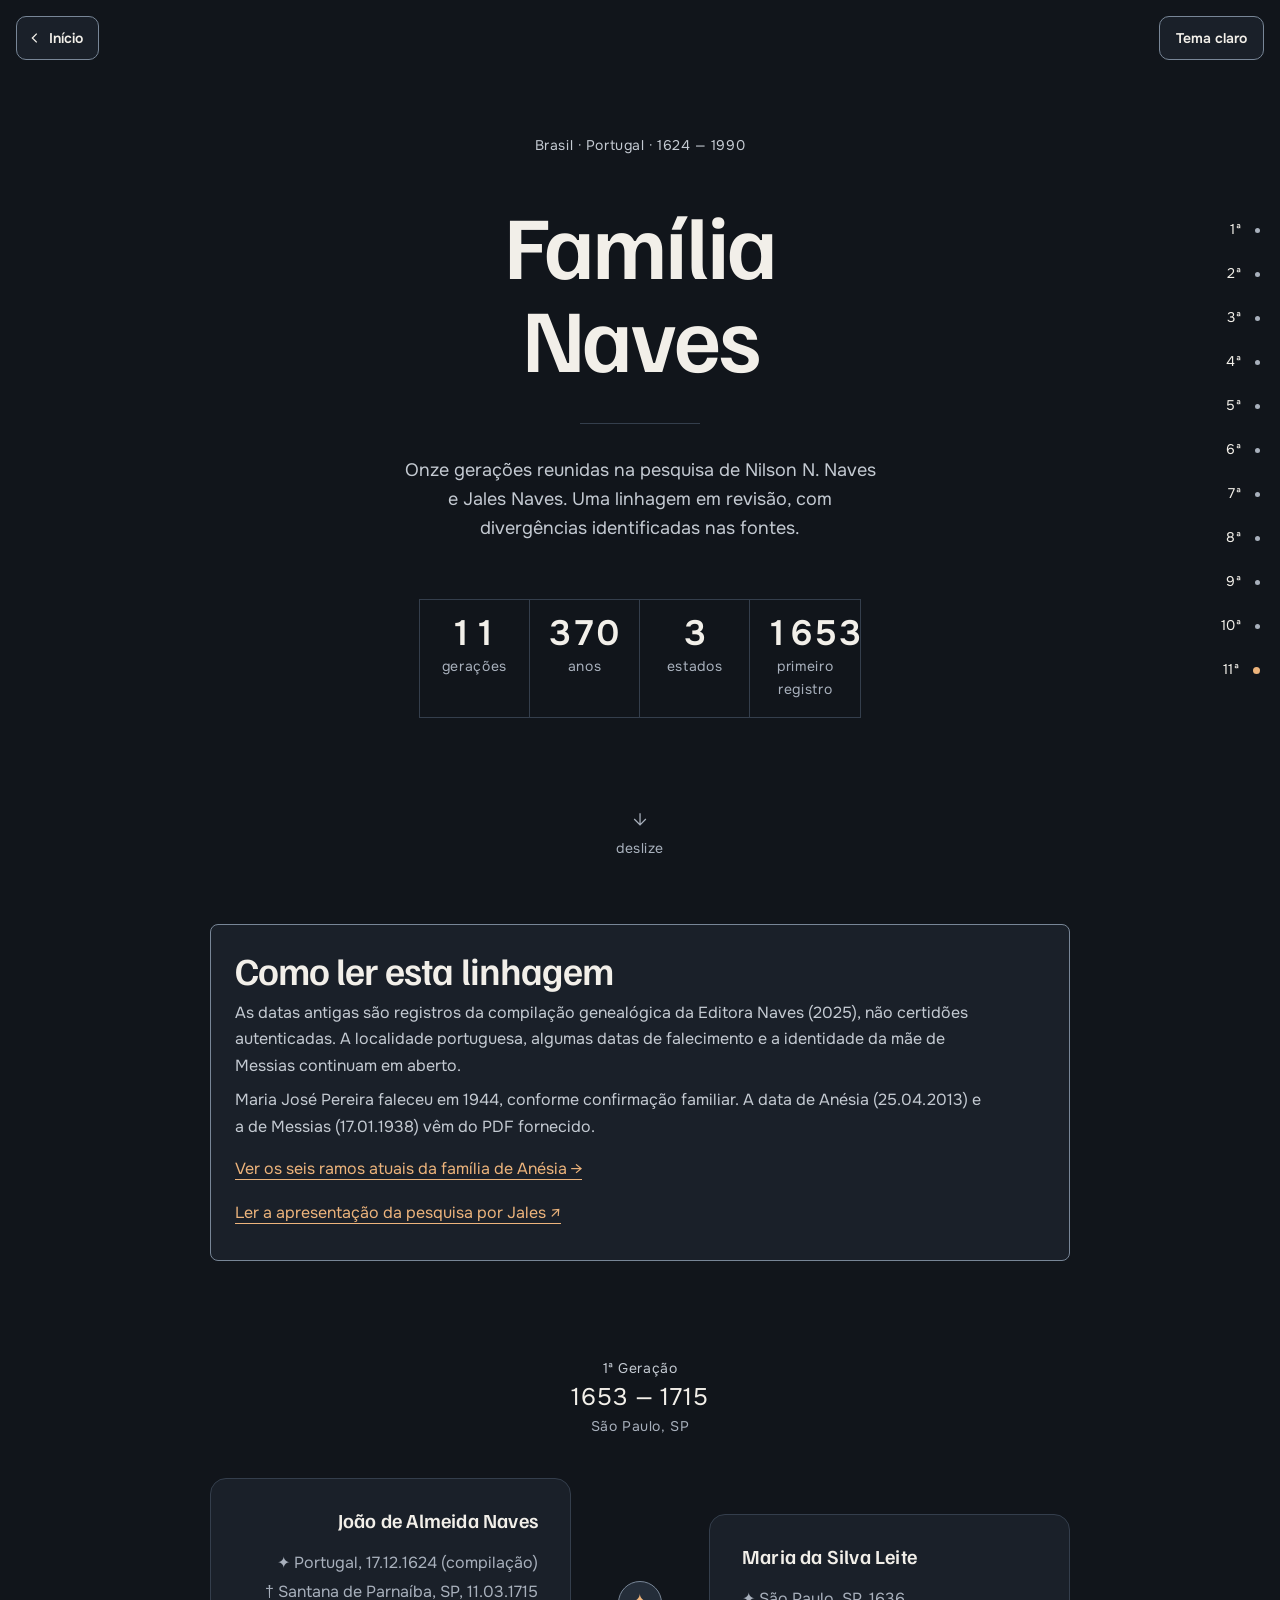
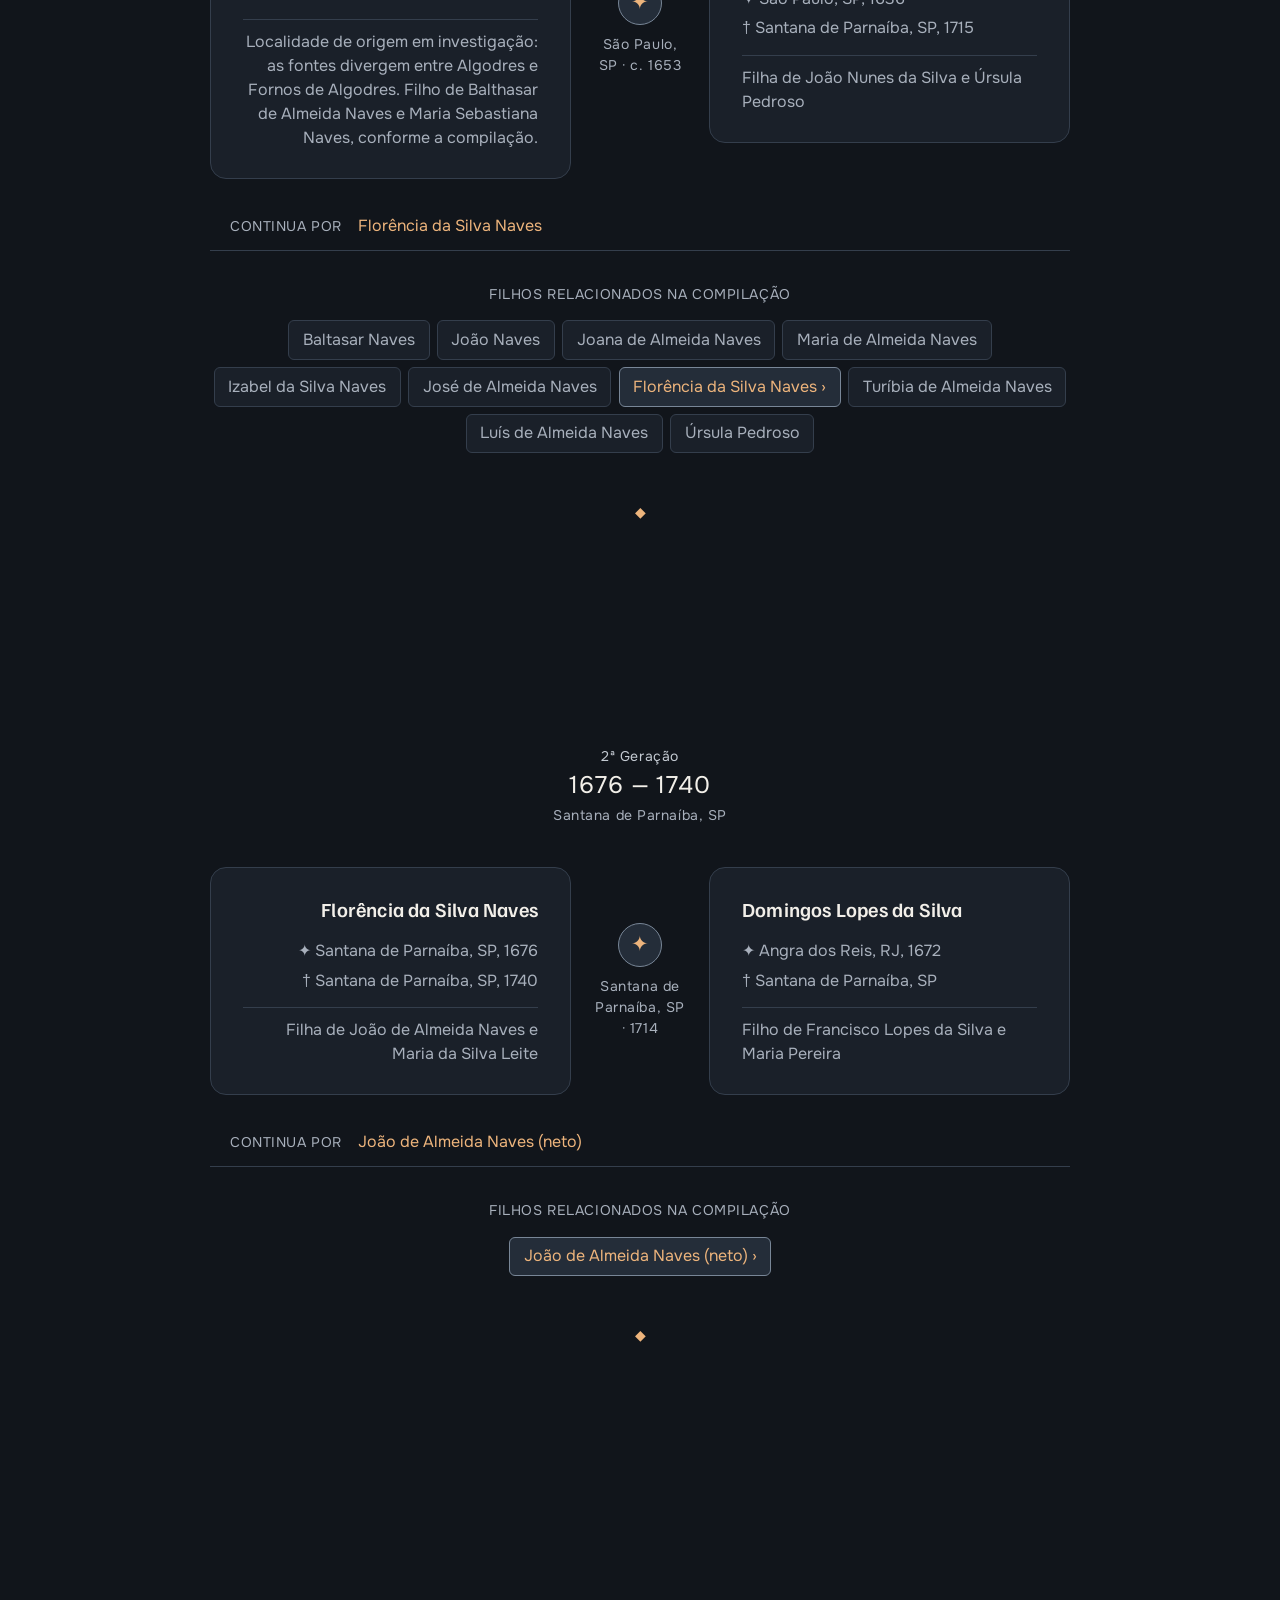
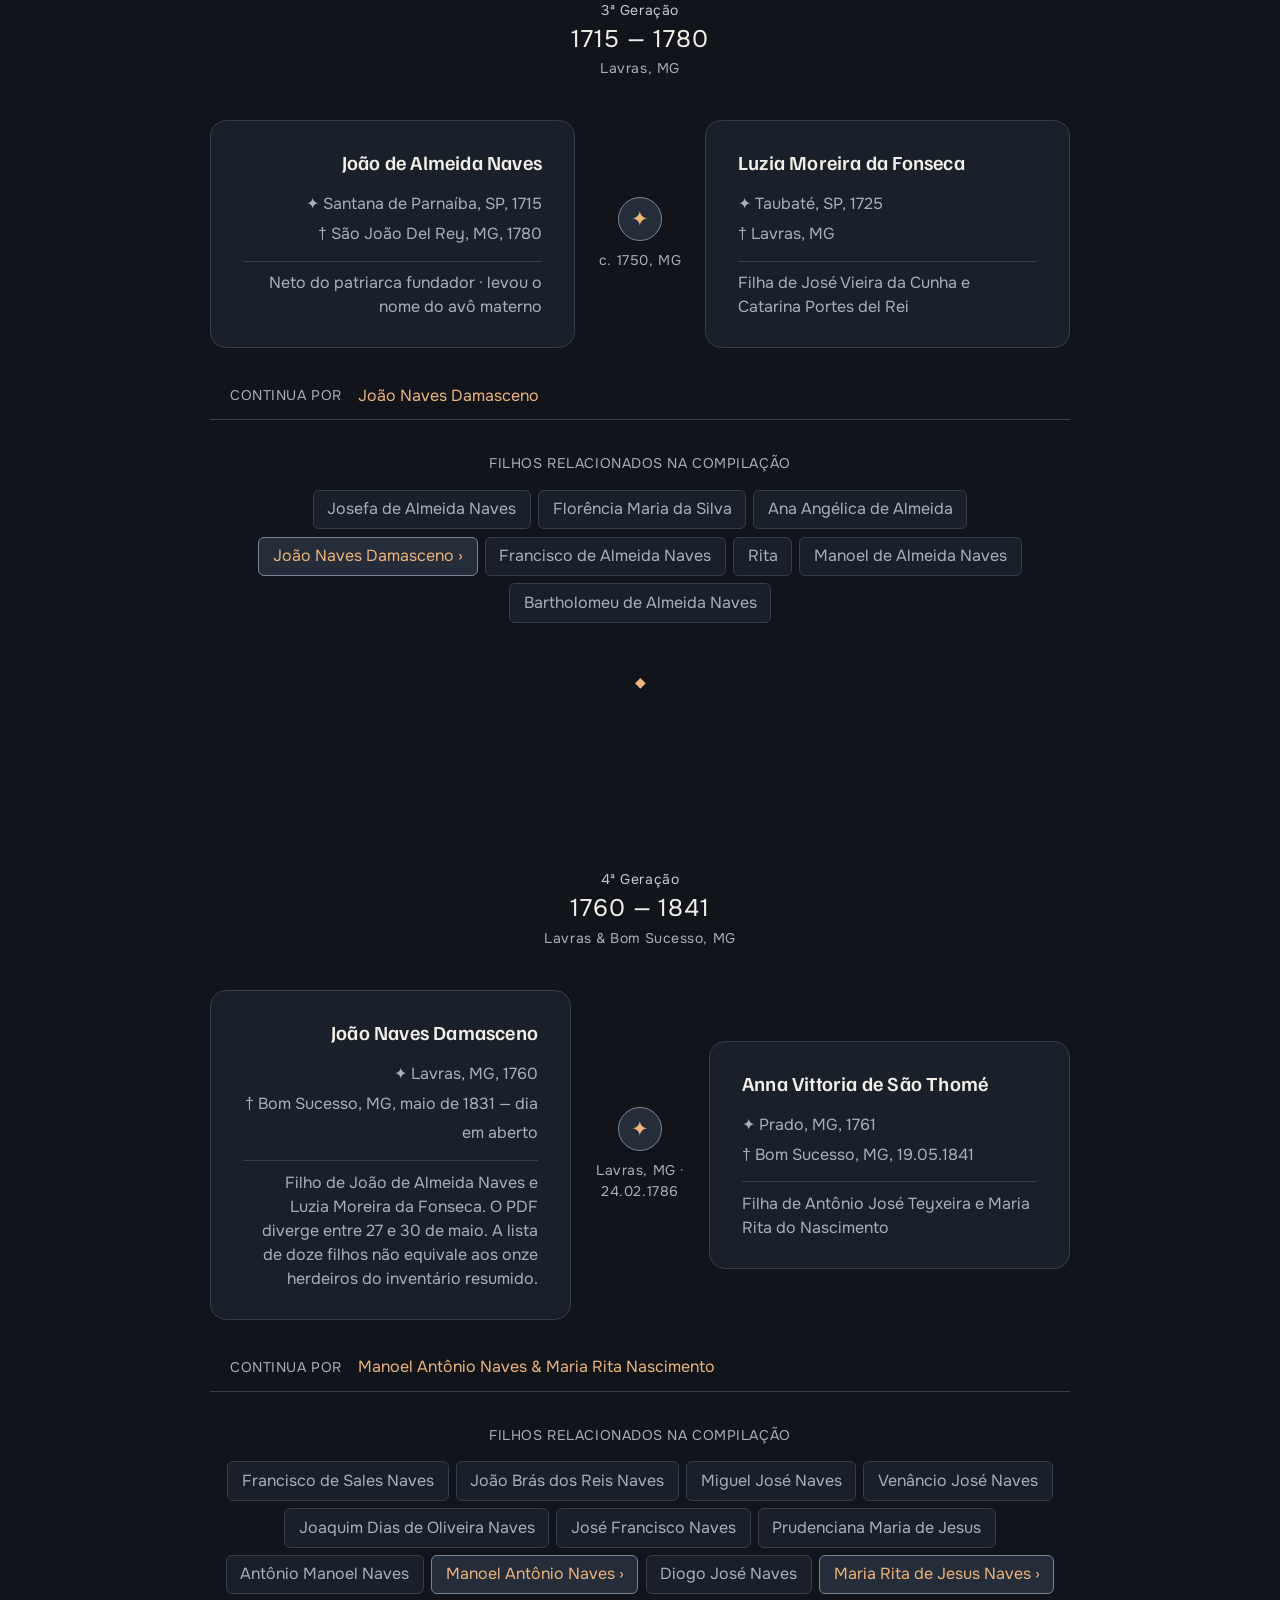
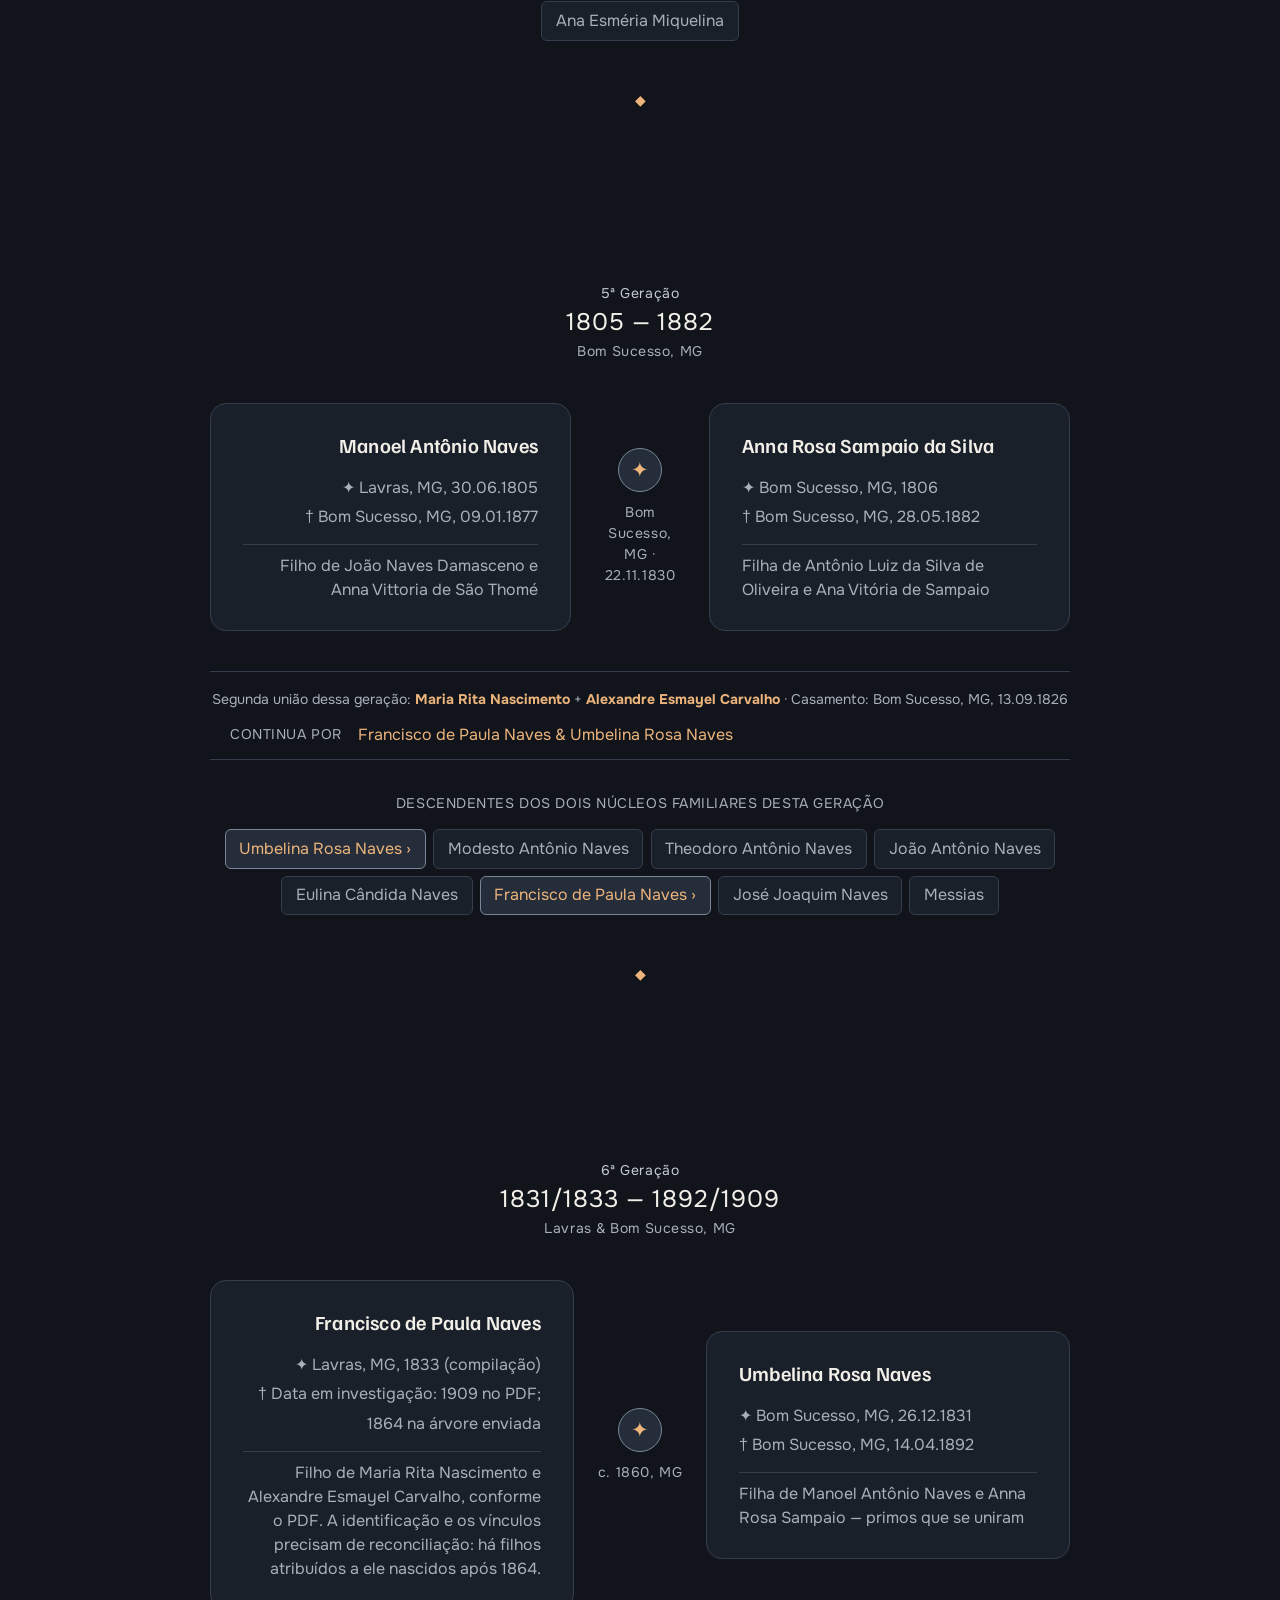
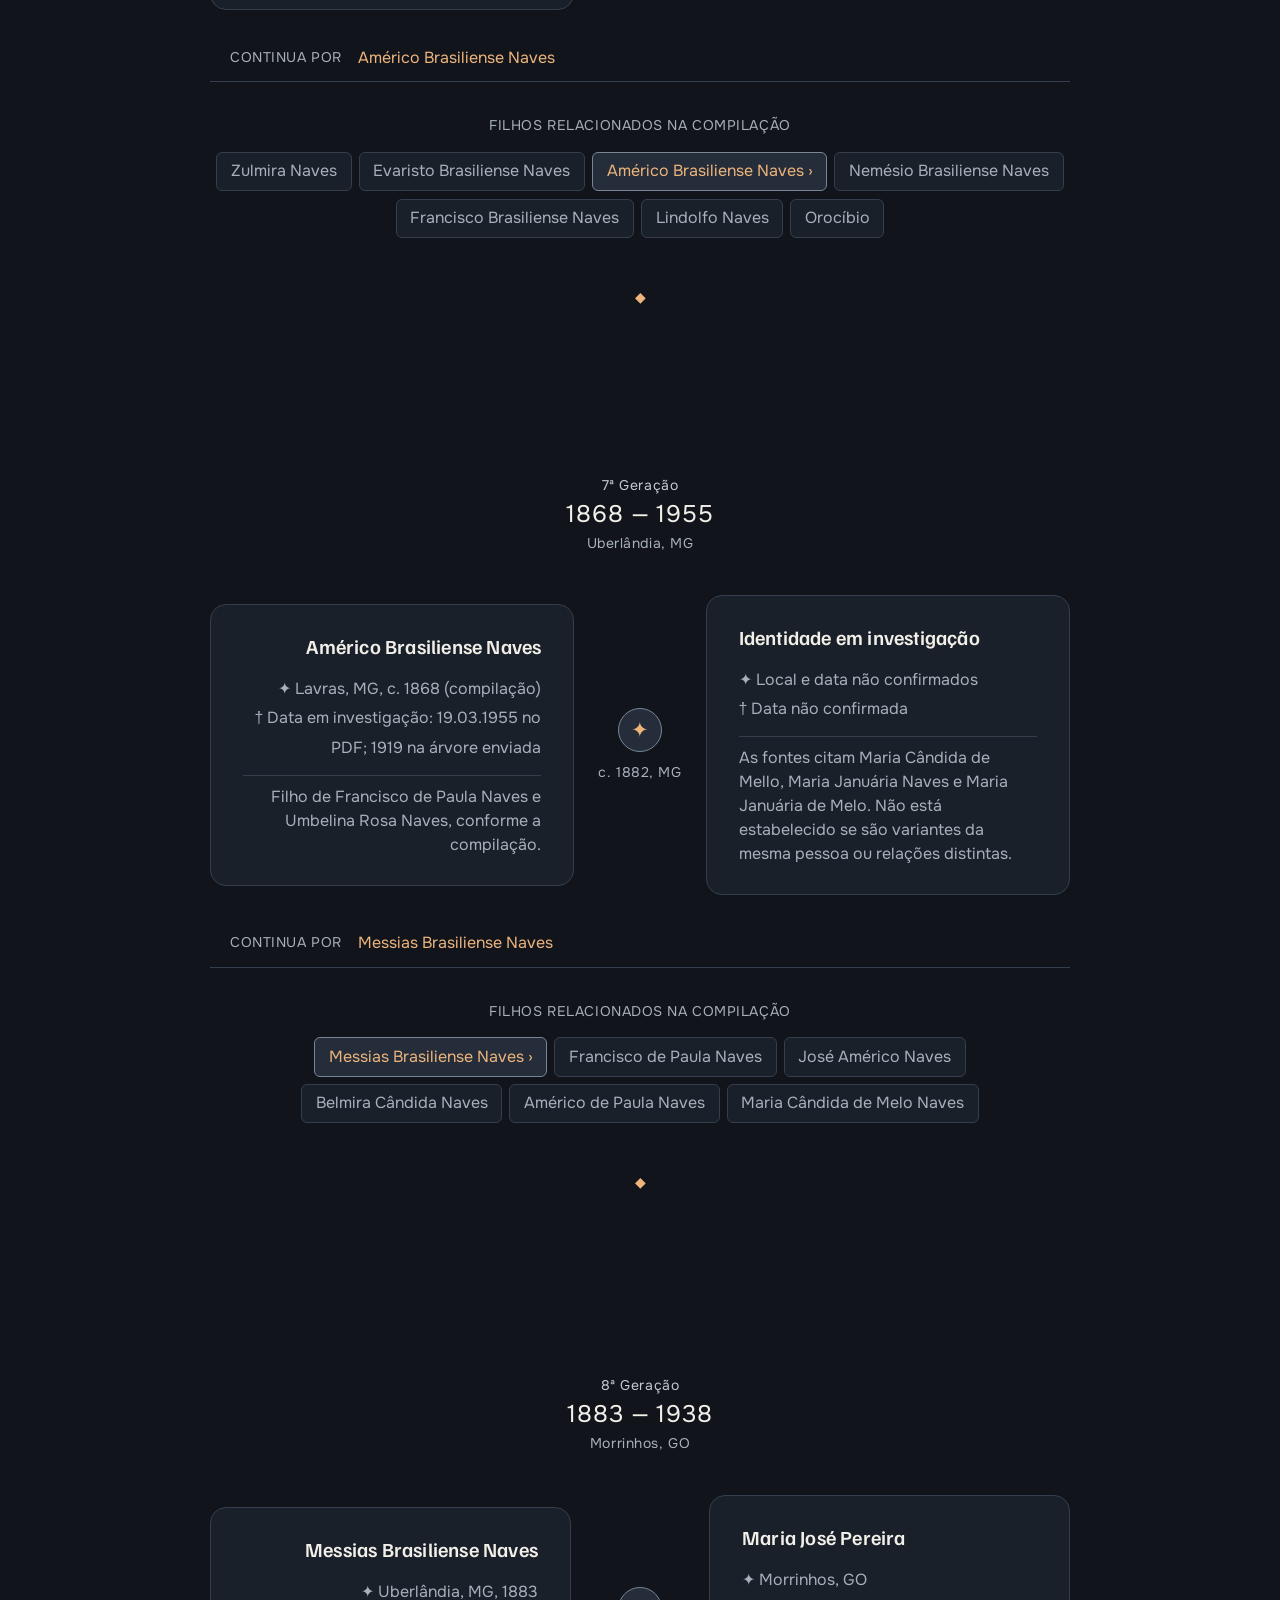
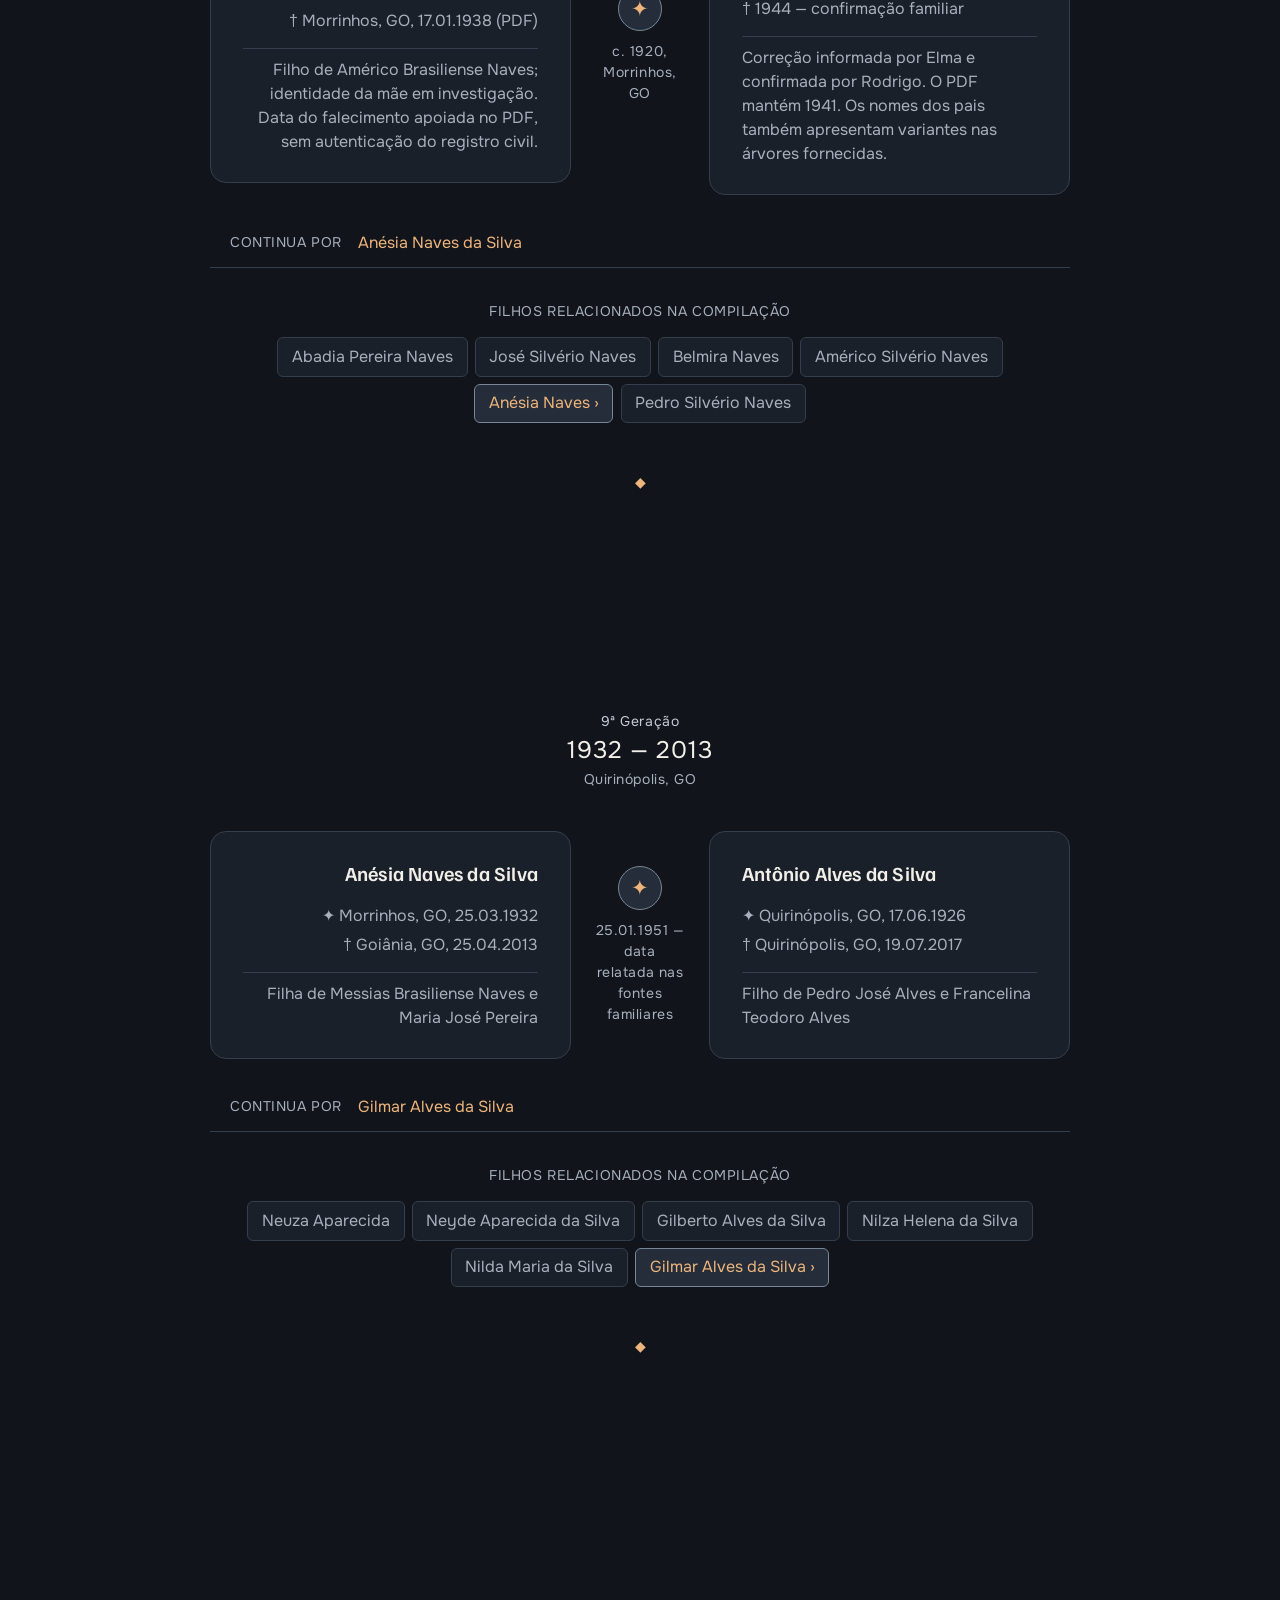
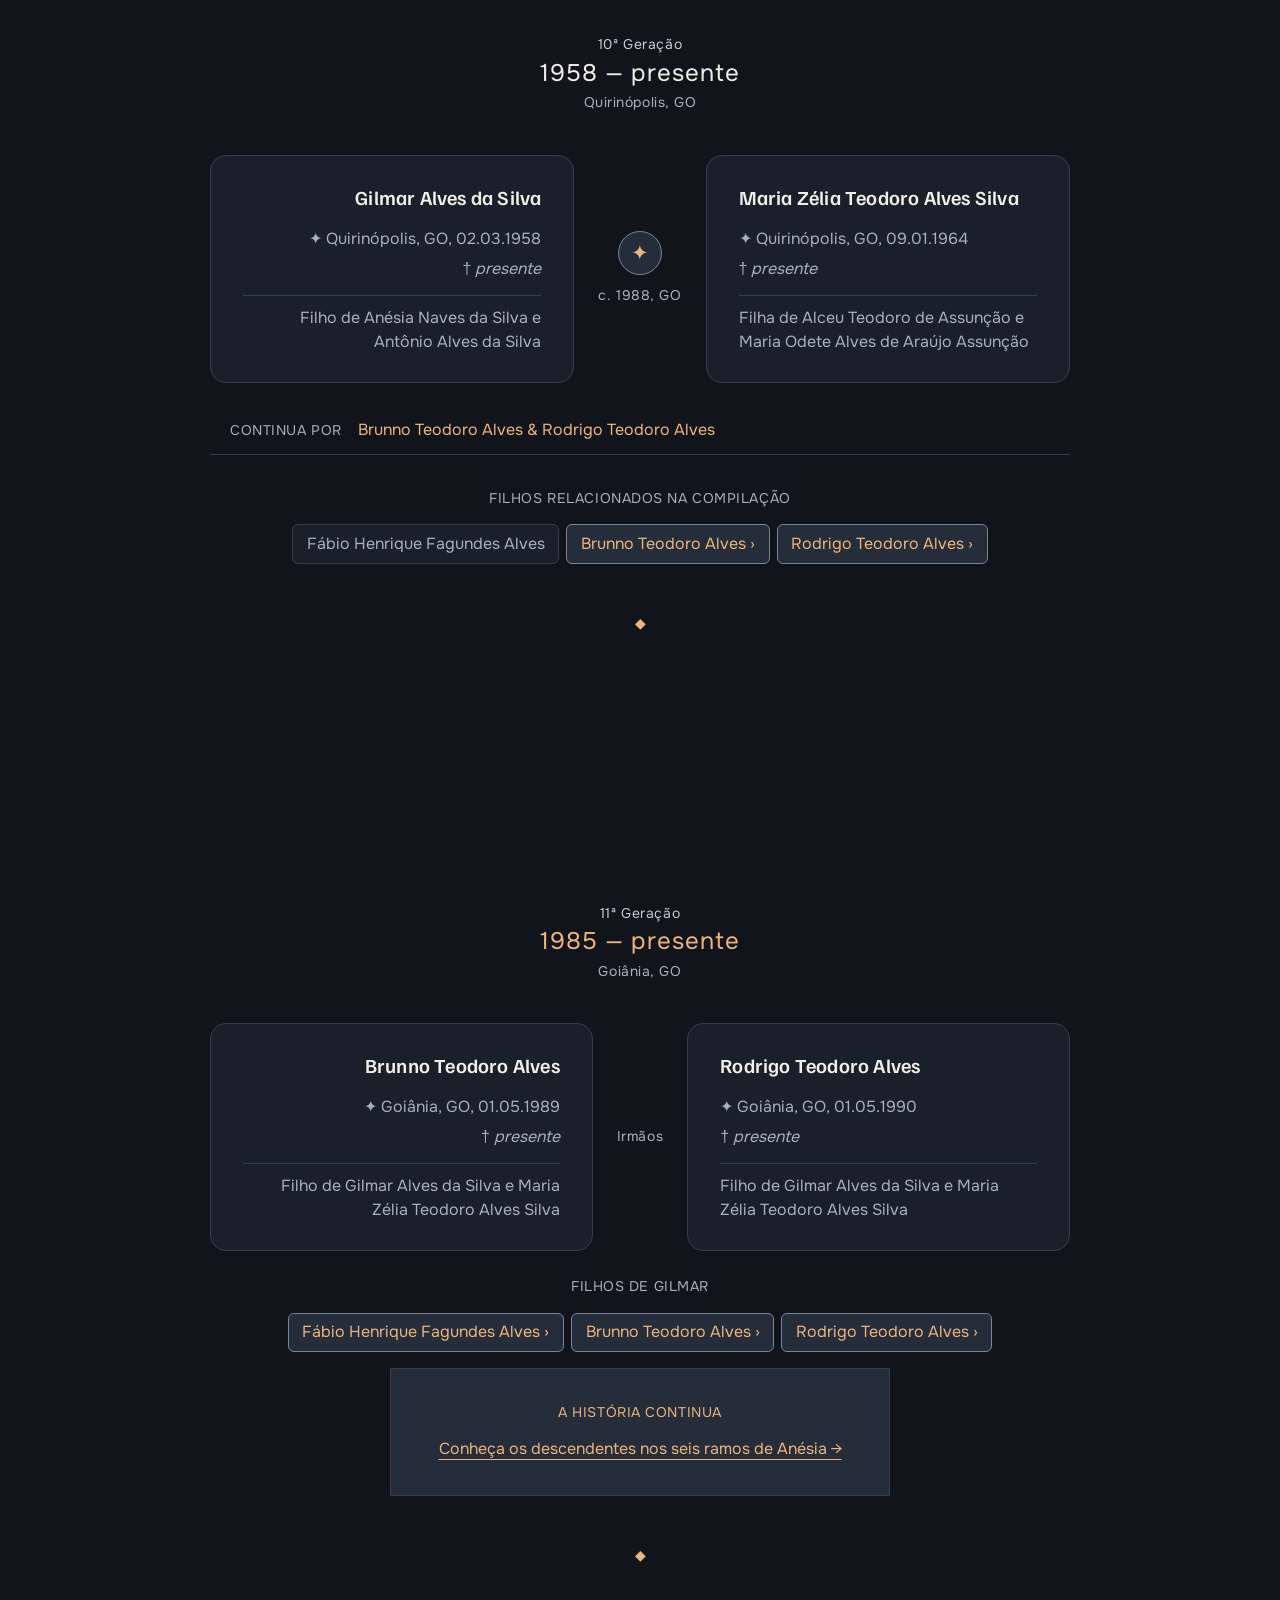
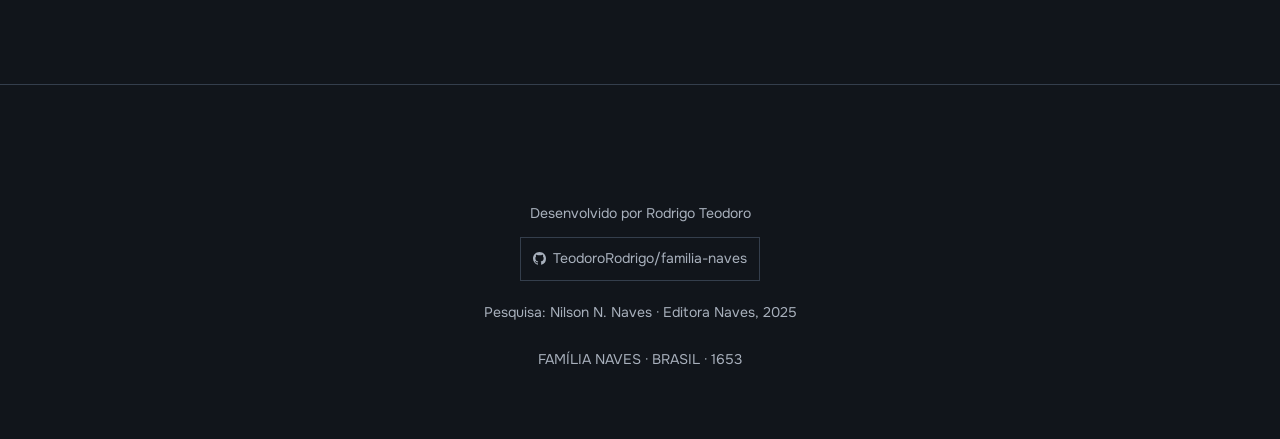
==== commit 9b38e31f: "feat(site): rebuild family archive with validated relationships" ====
--- a/arvore_naves.html
+++ b/arvore_naves.html
@@ -473,6 +473,7 @@
 .gen-section.last-gen .gen-section::before { display: none; }
 </style>
 <link rel="stylesheet" href="/assets/site.css">
+<link rel="stylesheet" href="/assets/archive.css">
 </head>
 <body>
 <button class="theme-toggle tp-button tp-button--ghost" type="button" data-theme-toggle aria-pressed="false">Tema claro</button>
@@ -489,7 +490,7 @@
   <p class="hero-eyebrow">Brasil · Portugal · 1624 — 1990</p>
   <h1 class="hero-title">Família<em>Naves</em></h1>
   <div class="hero-rule"></div>
-  <p class="hero-sub">Onze gerações de uma linhagem — do sertão de Portugal às planícies do cerrado brasileiro</p>
+  <p class="hero-sub">Onze gerações reunidas na pesquisa de Nilson N. Naves e Jales Naves. Uma linhagem em revisão, com divergências identificadas nas fontes.</p>
   <div class="hero-stats">
     <div class="stat"><span class="stat-num">11</span><span class="stat-label">gerações</span></div>
     <div class="stat"><span class="stat-num">370</span><span class="stat-label">anos</span></div>
@@ -502,6 +503,7 @@
   </div>
 </header>
 
+<aside class="history-notice" aria-label="Fontes e limites da pesquisa"><h2>Como ler esta linhagem</h2><p>As datas antigas são registros da compilação genealógica da Editora Naves (2025), não certidões autenticadas. A localidade portuguesa, algumas datas de falecimento e a identidade da mãe de Messias continuam em aberto.</p><p>Maria José Pereira faleceu em 1944, conforme confirmação familiar. A data de Anésia (25.04.2013) e a de Messias (17.01.1938) vêm do PDF fornecido.</p><a href="/arvore">Ver os seis ramos atuais da família de Anésia →</a><br><a href="https://editoranaves.com.br/gilmar-alves-quer-conhecer-a-origem-da-familia-naves/">Ler a apresentação da pesquisa por Jales ↗</a></aside>
 <div id="treeRoot"></div>
 
 <footer>
@@ -520,7 +522,7 @@
 const GEN_DATA = [
   {
     id:'g1', num:'1ª Geração', era:'1653 — 1715', place:'São Paulo, SP',
-    p1:{ name:'João de Almeida Naves', b:'Vila de Algodres, Portugal, 17.12.1624', d:'Santana de Parnaíba, SP, 11.03.1715', note:'Português · filho de Balthasar de Almeida Naves e Maria Sebastiana Naves' },
+    p1:{ name:'João de Almeida Naves', b:'Portugal, 17.12.1624 (compilação)', d:'Santana de Parnaíba, SP, 11.03.1715', note:'Localidade de origem em investigação: as fontes divergem entre Algodres e Fornos de Algodres. Filho de Balthasar de Almeida Naves e Maria Sebastiana Naves, conforme a compilação.' },
     p2:{ name:'Maria da Silva Leite', b:'São Paulo, SP, 1636', d:'Santana de Parnaíba, SP, 1715', note:'Filha de João Nunes da Silva e Úrsula Pedroso' },
     union:'São Paulo, SP · c. 1653',
     via:'Florência da Silva Naves',
@@ -559,7 +561,7 @@
   },
   {
     id:'g4', num:'4ª Geração', era:'1760 — 1841', place:'Lavras & Bom Sucesso, MG',
-    p1:{ name:'João Naves Damasceno', b:'Lavras, MG, 1760', d:'Bom Sucesso, MG, 30.05.1831', note:'Filho de João de Almeida Naves e Luzia Moreira da Fonseca' },
+    p1:{ name:'João Naves Damasceno', b:'Lavras, MG, 1760', d:'Bom Sucesso, MG, maio de 1831 — dia em aberto', note:'Filho de João de Almeida Naves e Luzia Moreira da Fonseca. O PDF diverge entre 27 e 30 de maio. A lista de doze filhos não equivale aos onze herdeiros do inventário resumido.' },
     p2:{ name:'Anna Vittoria de São Thomé', b:'Prado, MG, 1761', d:'Bom Sucesso, MG, 19.05.1841', note:'Filha de Antônio José Teyxeira e Maria Rita do Nascimento' },
     union:'Lavras, MG · 24.02.1786',
     via:'Manoel Antônio Naves & Maria Rita Nascimento',
@@ -592,7 +594,7 @@
   },
   {
     id:'g6', num:'6ª Geração', era:'1831/1833 — 1892/1909', place:'Lavras & Bom Sucesso, MG',
-    p1:{ name:'Francisco de Paula Naves', b:'Lavras, MG, 1833', d:'Lavras, MG, 10.01.1909', note:'Filho de Maria Rita Nascimento e Alexandre Esmayel Carvalho' },
+    p1:{ name:'Francisco de Paula Naves', b:'Lavras, MG, 1833 (compilação)', d:'Data em investigação: 1909 no PDF; 1864 na árvore enviada', note:'Filho de Maria Rita Nascimento e Alexandre Esmayel Carvalho, conforme o PDF. A identificação e os vínculos precisam de reconciliação: há filhos atribuídos a ele nascidos após 1864.' },
     p2:{ name:'Umbelina Rosa Naves', b:'Bom Sucesso, MG, 26.12.1831', d:'Bom Sucesso, MG, 14.04.1892', note:'Filha de Manoel Antônio Naves e Anna Rosa Sampaio — primos que se uniram' },
     union:'c. 1860, MG',
     via:'Américo Brasiliense Naves',
@@ -605,8 +607,8 @@
   },
   {
     id:'g7', num:'7ª Geração', era:'1868 — 1955', place:'Uberlândia, MG',
-    p1:{ name:'Américo Brasiliense Naves', b:'Lavras, MG, c. 1868', d:'Uberlândia, MG, 19.03.1955', note:'Filho de Francisco de Paula Naves e Umbelina Rosa Naves' },
-    p2:{ name:'Maria Cândida de Mello', b:'Lavras, MG', d:'Uberlândia, MG, 19.03.1955', note:'Faleceram no mesmo dia, 19.03.1955' },
+    p1:{ name:'Américo Brasiliense Naves', b:'Lavras, MG, c. 1868 (compilação)', d:'Data em investigação: 19.03.1955 no PDF; 1919 na árvore enviada', note:'Filho de Francisco de Paula Naves e Umbelina Rosa Naves, conforme a compilação.' },
+    p2:{ name:'Identidade em investigação', b:'Local e data não confirmados', d:'Data não confirmada', note:'As fontes citam Maria Cândida de Mello, Maria Januária Naves e Maria Januária de Melo. Não está estabelecido se são variantes da mesma pessoa ou relações distintas.' },
     union:'c. 1882, MG',
     via:'Messias Brasiliense Naves',
     children:[
@@ -618,8 +620,8 @@
   },
   {
     id:'g8', num:'8ª Geração', era:'1883 — 1938', place:'Morrinhos, GO',
-    p1:{ name:'Messias Brasiliense Naves', b:'Uberlândia, MG, 1883', d:'Morrinhos, GO, 17.01.1938', note:'Filho de Américo Brasiliense Naves e Maria Cândida de Mello · migrou para Goiás' },
-    p2:{ name:'Maria José Pereira', b:'Morrinhos, GO', d:'Morrinhos, GO, 1941', note:'Filha de José Silvério Pereira e Abadia Pereira' },
+    p1:{ name:'Messias Brasiliense Naves', b:'Uberlândia, MG, 1883', d:'Morrinhos, GO, 17.01.1938 (PDF)', note:'Filho de Américo Brasiliense Naves; identidade da mãe em investigação. Data do falecimento apoiada no PDF, sem autenticação do registro civil.' },
+    p2:{ name:'Maria José Pereira', b:'Morrinhos, GO', d:'1944 — confirmação familiar', note:'Correção informada por Elma e confirmada por Rodrigo. O PDF mantém 1941. Os nomes dos pais também apresentam variantes nas árvores fornecidas.' },
     union:'c. 1920, Morrinhos, GO',
     via:'Anésia Naves da Silva',
     children:[
@@ -634,10 +636,10 @@
     id:'g9', num:'9ª Geração', era:'1932 — 2013', place:'Quirinópolis, GO',
     p1:{ name:'Anésia Naves da Silva', b:'Morrinhos, GO, 25.03.1932', d:'Goiânia, GO, 25.04.2013', note:'Filha de Messias Brasiliense Naves e Maria José Pereira' },
     p2:{ name:'Antônio Alves da Silva', b:'Quirinópolis, GO, 17.06.1926', d:'Quirinópolis, GO, 19.07.2017', note:'Filho de Pedro José Alves e Francelina Teodoro Alves' },
-    union:'c. 1950, Quirinópolis, GO',
+    union:'25.01.1951 — data relatada nas fontes familiares',
     via:'Gilmar Alves da Silva',
     children:[
-      {n:'Neusa Aparecida da Silva',d:'Quirinópolis, 1951'},{n:'Neyde Aparecida da Silva',d:'Quirinópolis, 1952'},
+      {n:'Neuza Aparecida',d:'Quirinópolis, 1951 — grafia confirmada pela família'},{n:'Neyde Aparecida da Silva',d:'Quirinópolis, 1952'},
       {n:'Gilberto Alves da Silva',d:'Quirinópolis, 1953'},{n:'Nilza Helena da Silva',d:'Quirinópolis, 1954'},
       {n:'Nilda Maria da Silva',d:'Quirinópolis, 1957'},
       {n:'Gilmar Alves da Silva',d:'Quirinópolis, 1958',hl:true}
@@ -694,7 +696,7 @@
     `<span class="child-tag${c.hl?' hl':''}" title="${c.d}">${c.n}</span>`
   ).join('');
 
-  const unionHTML = g.union ? `<div class="union-col">
+  const unionHTML = g.isLast ? `<div class="union-col"><span class="union-date">Irmãos</span></div>` : g.union ? `<div class="union-col">
     <div class="union-ring">✦</div>
     <div class="union-date">${g.union}</div>
   </div>` : `<div class="union-col">
@@ -708,8 +710,8 @@
     </div>` : '';
 
   const lastNote = g.isLast ? `<div style="text-align:center;padding:2rem;border:1px solid var(--color-border-subtle);background:var(--color-bg-raised);max-width:500px;width:100%;position:relative;z-index:1;margin-top:1rem;">
-    <div style="font-size: 0.875rem;letter-spacing: 0.04em;color:var(--color-link);margin-bottom:0.75rem">FIM DA LINHAGEM DOCUMENTADA</div>
-    <div style="font-size:1rem;font-style: normal;color:var(--color-text-muted);font-weight: 400;line-height:1.7">11 gerações · 370 anos · de Portugal<br>ao coração do cerrado brasileiro</div>
+    <div style="font-size: 0.875rem;letter-spacing: 0.04em;color:var(--color-link);margin-bottom:0.75rem">A HISTÓRIA CONTINUA</div>
+    <a href="/arvore">Conheça os descendentes nos seis ramos de Anésia →</a>
   </div>` : '';
 
   return `<section class="gen-section${g.isLast?' last-gen':''}" id="${g.id}">
@@ -726,7 +728,7 @@
     ${secondCouple}
     ${via}
     <div class="children-wrap fade-up">
-      <div class="children-title">filhos desta geração</div>
+      <div class="children-title">${g.isLast ? 'Filhos de Gilmar' : g.p1b ? 'Descendentes dos dois núcleos familiares desta geração' : 'Filhos relacionados na compilação'}</div>
       <div class="children-grid">${childTags}</div>
     </div>
     ${lastNote}
--- a/assets/archive.css
+++ b/assets/archive.css
@@ -0,0 +1,4 @@
+/* Reading and family exploration, using the existing Ink & Copper roles. */
+*{box-sizing:border-box}body{margin:0;background:var(--color-bg-canvas);color:var(--color-text-primary);font-family:var(--font-body);line-height:1.65}a{color:var(--color-link);text-underline-offset:5px}button,input,select{font:inherit}button{min-height:44px;cursor:pointer}a:focus-visible,button:focus-visible,input:focus-visible,select:focus-visible,summary:focus-visible{outline:3px solid var(--color-focus-ring);outline-offset:4px}h1,h2,h3{font-family:var(--font-display);line-height:1.12;letter-spacing:-.025em}h2{font-size:clamp(1.7rem,3vw,2.7rem)}.archive-main,.masthead,.archive-footer{width:min(1120px,100% - 64px);margin:auto}.masthead{display:flex;justify-content:space-between;align-items:center;gap:24px;padding:24px 0;border-bottom:1px solid var(--color-border-subtle)}.brand{text-decoration:none;font-family:var(--font-display);font-size:1.6rem;font-weight:600;color:var(--color-text-primary)}.brand span{display:block;font:400 .75rem var(--font-body);color:var(--color-text-muted);letter-spacing:.08em}.masthead nav{display:flex;align-items:center;gap:24px;flex-wrap:wrap}.masthead nav a{display:inline-flex;align-items:center;min-height:44px;font-size:.9rem;text-decoration:none}.masthead button{padding:6px 14px;background:transparent;border:1px solid var(--color-border-control);border-radius:6px;color:var(--color-text-primary)}.skip{position:absolute;left:16px;top:-100px;background:var(--color-bg-surface);padding:12px;z-index:20}.skip:focus{top:12px}.eyeline{font-size:.8rem;letter-spacing:.08em;color:var(--color-link)}.dek{font-size:1.2rem;max-width:56ch;color:var(--color-text-secondary)}.source-line{font-size:.85rem;color:var(--color-text-muted)}.archive-home{display:block}.archive-home .wrap{width:min(1120px,100%);max-width:1120px;text-align:left;padding:6rem 32px 3rem;animation:none}.archive-home h1{font-size:clamp(3rem,7vw,6rem);margin:0;line-height:1.02}.archive-home h1 em{color:var(--color-link)}.archive-home .subtitle{max-width:54ch;margin:24px 0}.archive-home .rule{display:none}.archive-home .desc-block{margin:0;max-width:65ch}.archive-home .nav-grid{margin:40px 0;display:grid;grid-template-columns:repeat(3,1fr);gap:16px}.archive-home .nav-card{text-align:left;align-items:start;padding:24px;min-height:150px}.archive-home .card-icon{display:none}.archive-home .home-section{padding:44px 0;border-top:1px solid var(--color-border-subtle)}.archive-home .home-section h2{margin:0 0 24px}.archive-home .home-section p{margin:12px 0;max-width:70ch}.branch-links{display:grid;grid-template-columns:1fr 1fr;column-gap:48px}.branch-links a{display:flex;justify-content:space-between;align-items:center;min-height:80px;border-bottom:1px solid var(--color-border-subtle);font-size:1.4rem;text-decoration:none;color:var(--color-text-primary)}.branch-links span{color:var(--color-link)}.page-intro{padding:48px 0 32px}.page-intro h1{font-size:clamp(2.6rem,5vw,4.5rem);margin:12px 0 24px}.tree-tools{display:flex;gap:20px;flex-wrap:wrap;padding:24px 0;border-block:1px solid var(--color-border-subtle)}.tree-tools label{display:grid;gap:6px;font-size:.85rem;flex:1 1 230px}.tree-tools input,.tree-tools select{width:100%;min-height:48px;padding:8px 12px;background:var(--color-bg-surface);color:var(--color-text-primary);border:1px solid var(--color-border-control);border-radius:6px}.tree-tools button{align-self:end;min-height:48px;background:transparent;color:var(--color-link);border:1px solid var(--color-border-control);padding:8px 18px;border-radius:6px}.tree-status{color:var(--color-text-muted);font-size:.9rem}.family-branch{scroll-margin-top:24px;padding:40px 0;border-bottom:1px solid var(--color-border-subtle)}.branch-head{display:grid;grid-template-columns:1fr 2fr;gap:40px}.branch-head h2{margin-top:0}.branch-head p{margin-top:0;color:var(--color-text-secondary);max-width:65ch}.descendants{list-style:none;margin:0;padding:0}.descendants ul{list-style:none;padding-left:24px;margin:14px 0;border-left:1px solid var(--color-border-control)}.descendants li{margin:14px 0;overflow-wrap:anywhere}.person-name{font-weight:600}.person-note{font-size:.9rem;color:var(--color-text-secondary)}.person-detail{font-size:.8rem;color:var(--color-text-muted)}.deceased{font-size:.75rem;border:1px solid var(--color-border-control);padding:2px 7px;border-radius:4px;margin-left:8px;color:var(--color-text-secondary)}mark{background:var(--color-bg-selected);color:var(--color-text-primary)}[hidden]{display:none!important}.empty{padding:32px 0}.tree-notes{padding:48px 0;max-width:800px}.tree-notes summary{cursor:pointer;min-height:44px;padding:8px 0;font-weight:600}.archive-footer{display:flex;justify-content:space-between;gap:20px;flex-wrap:wrap;padding:28px 0;border-top:1px solid var(--color-border-subtle);font-size:.85rem;color:var(--color-text-muted)}.history-notice{max-width:860px;margin:24px auto;padding:24px;background:var(--color-bg-surface);border:1px solid var(--color-border-control);border-radius:8px}.history-notice p{margin:8px 0}.history-notice a{display:inline-block;min-height:44px;padding:8px 0}
+@media(max-width:760px){.archive-main,.masthead,.archive-footer{width:calc(100% - 32px)}.masthead{align-items:flex-start;flex-direction:column;gap:12px}.masthead nav{gap:16px}.archive-home .wrap{padding:5rem 16px 2rem}.archive-home .nav-grid,.branch-links,.branch-head{grid-template-columns:1fr}.archive-home .nav-card{min-height:100px}.branch-head{gap:12px}.descendants ul{padding-left:16px}.family-branch{padding:32px 0}.page-intro{padding-top:32px}.branch-head h2{margin-bottom:8px}.tree-tools{gap:12px}}
+@media(prefers-reduced-motion:reduce){html{scroll-behavior:auto}*{animation:none!important;transition:none!important}}
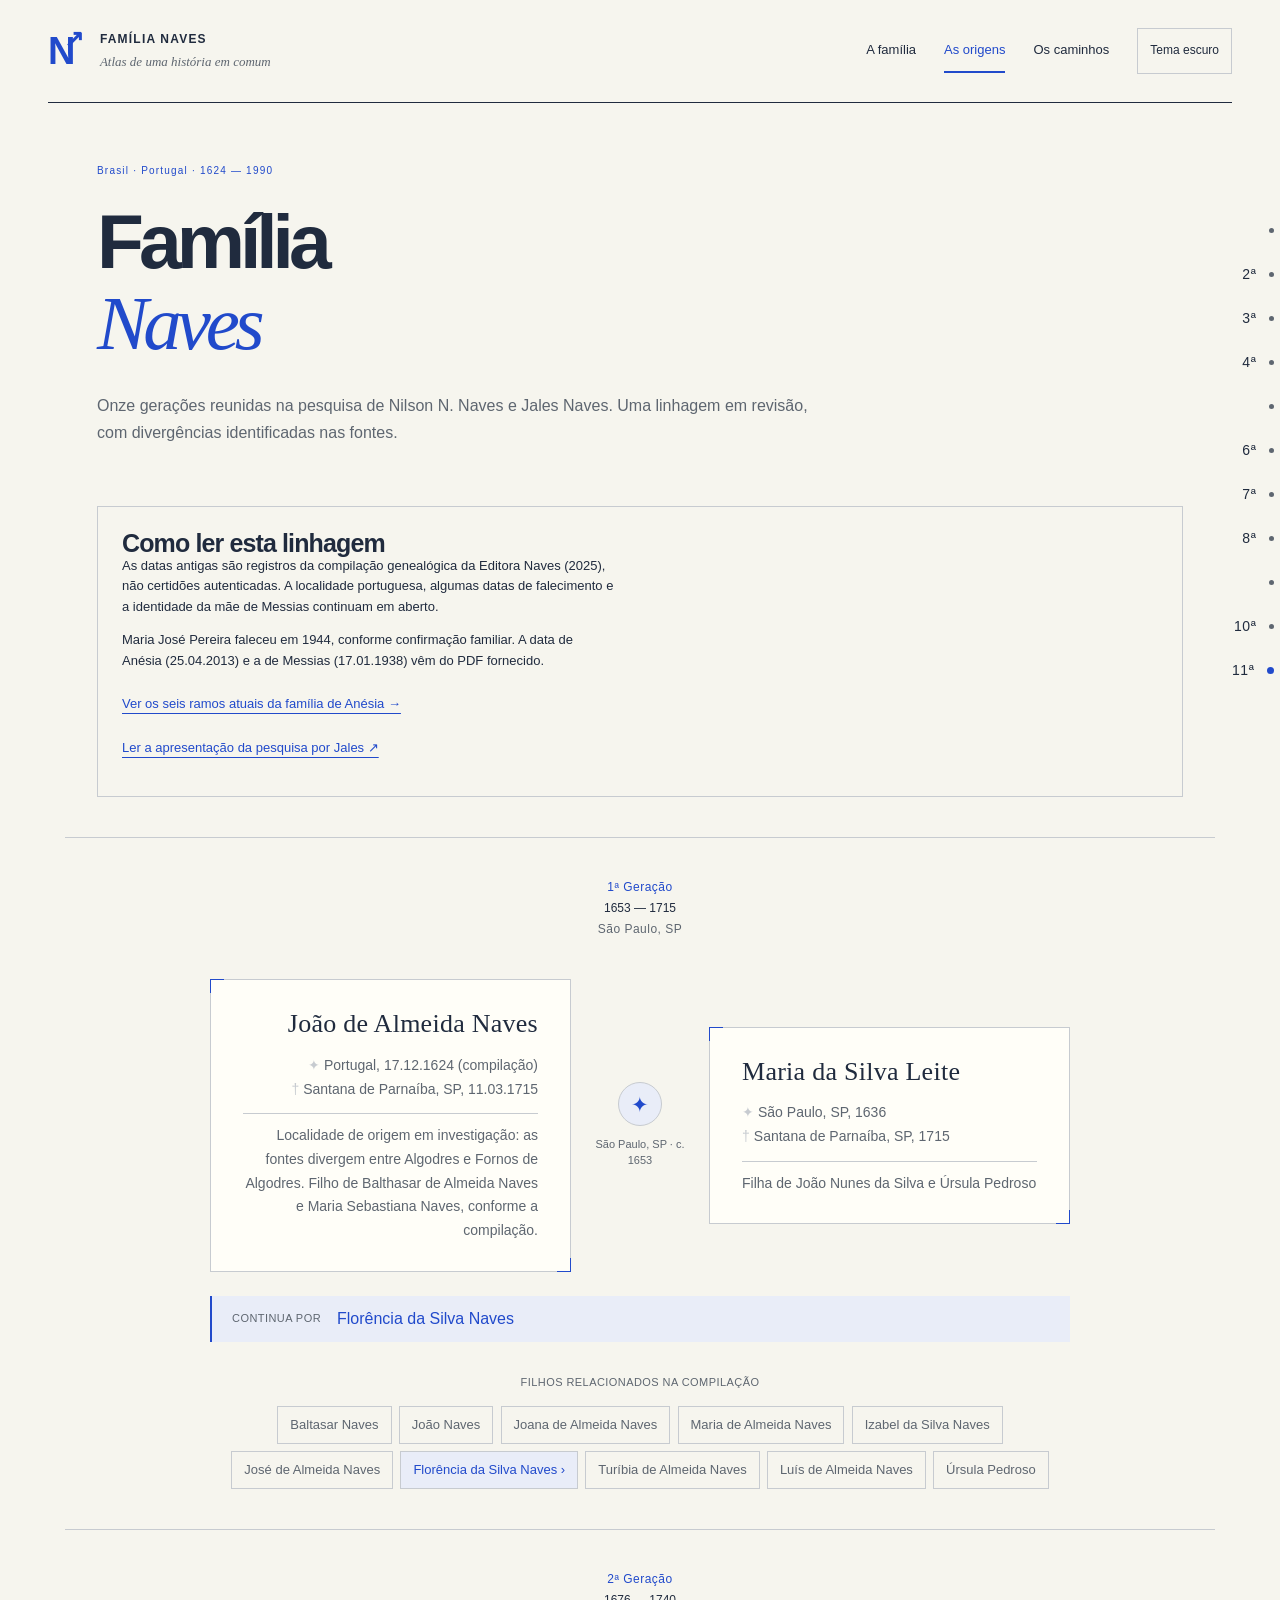
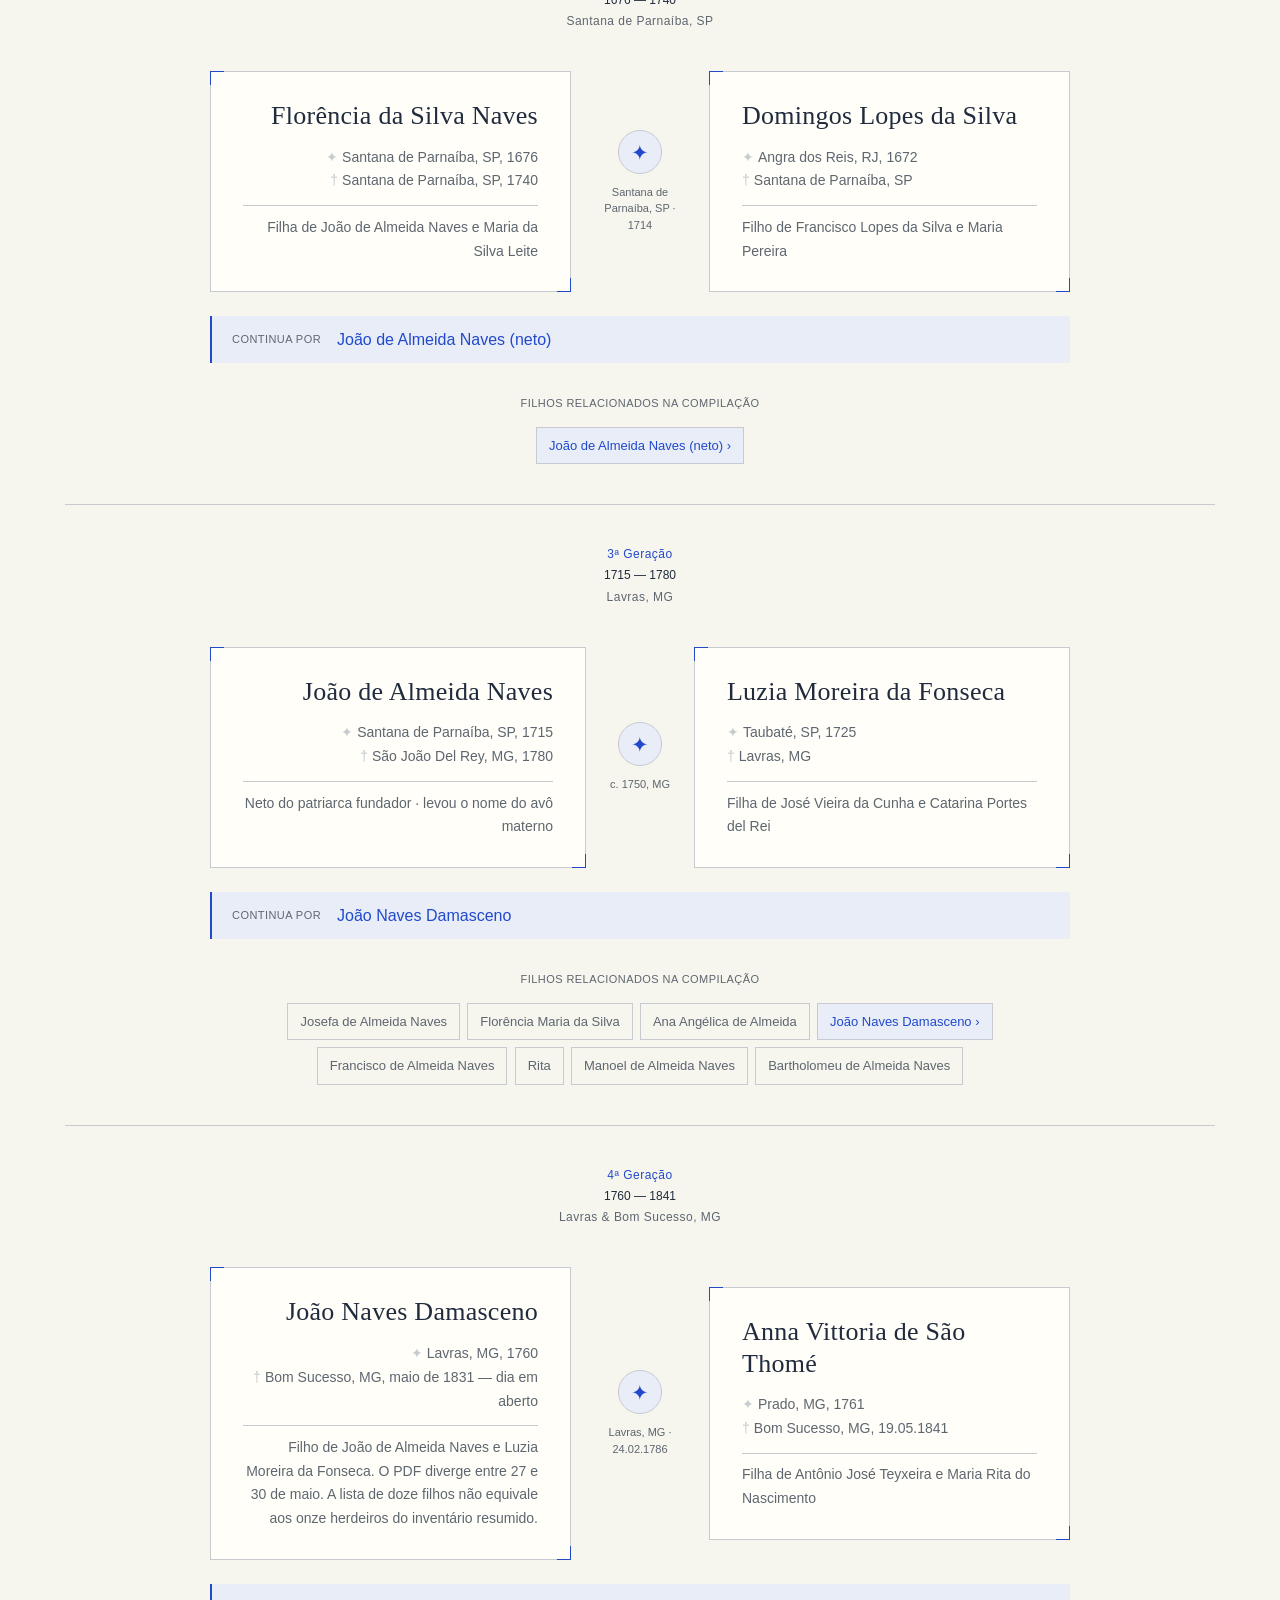
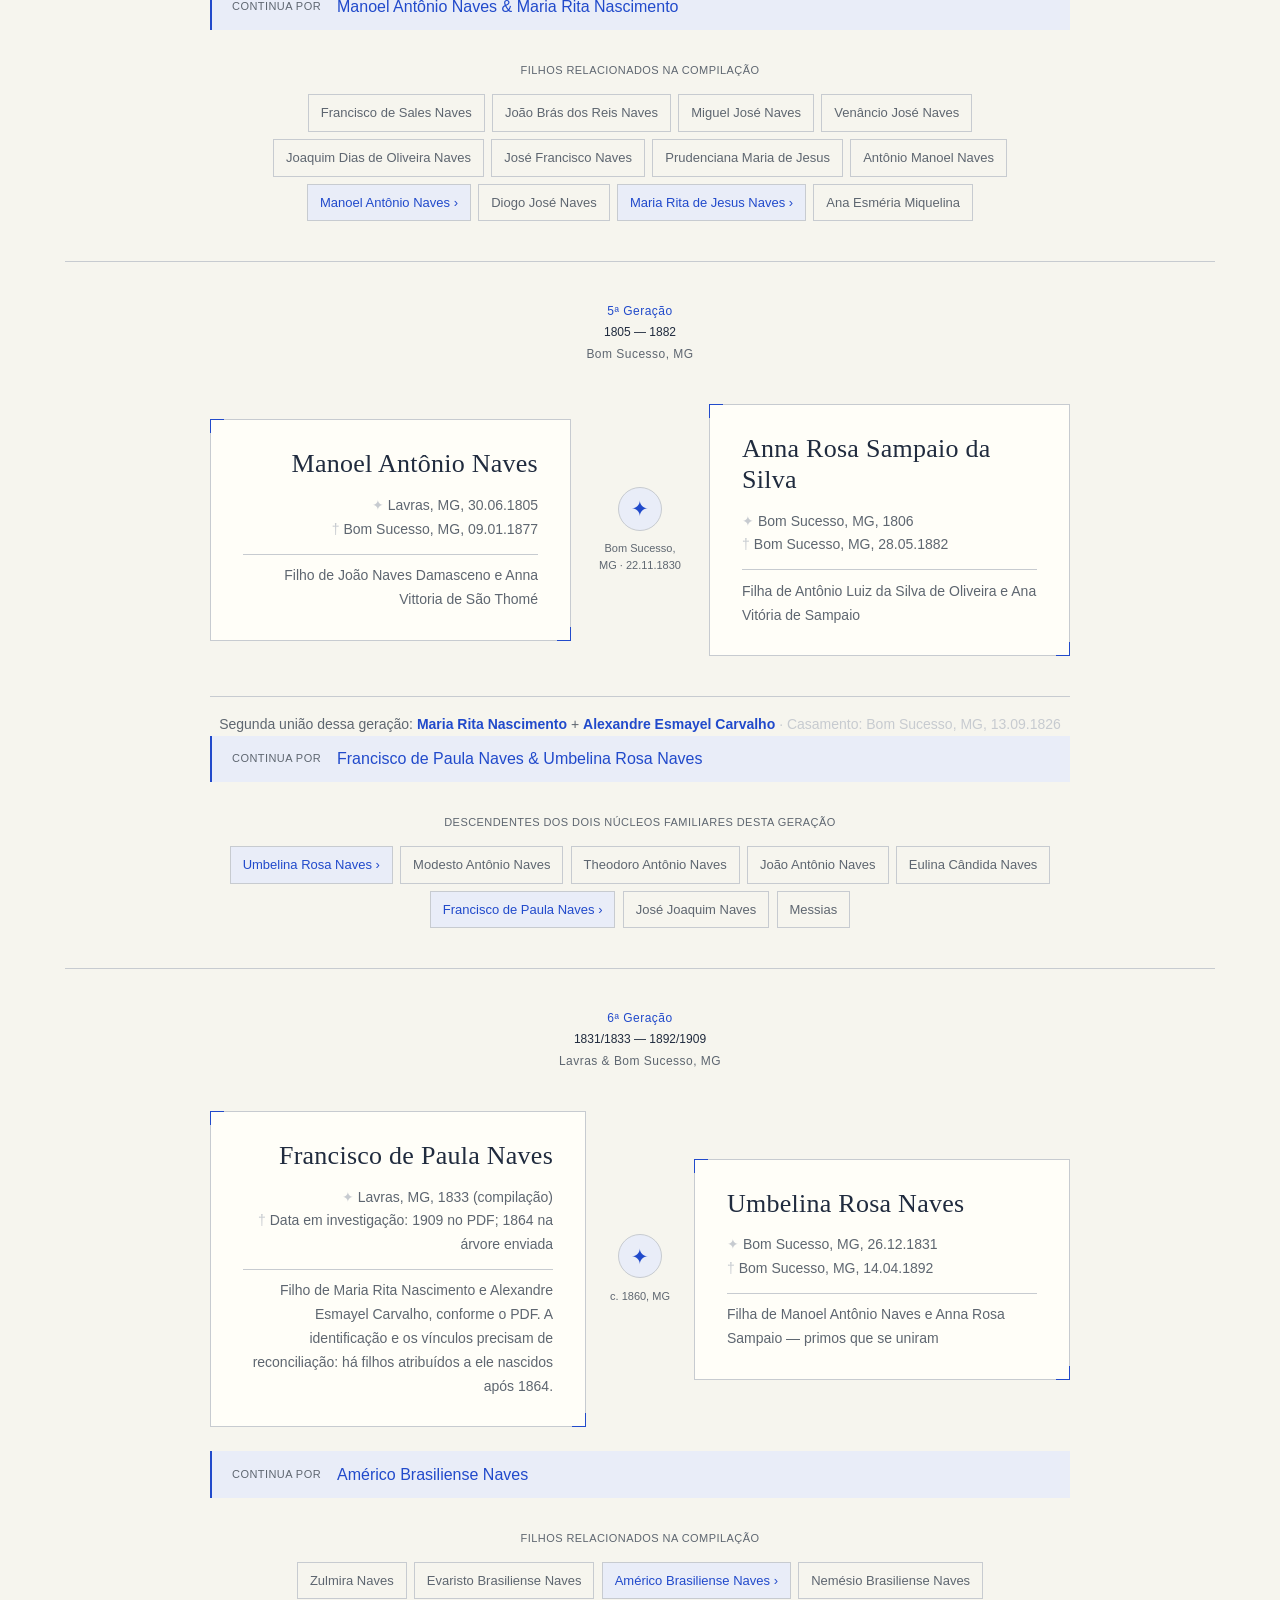
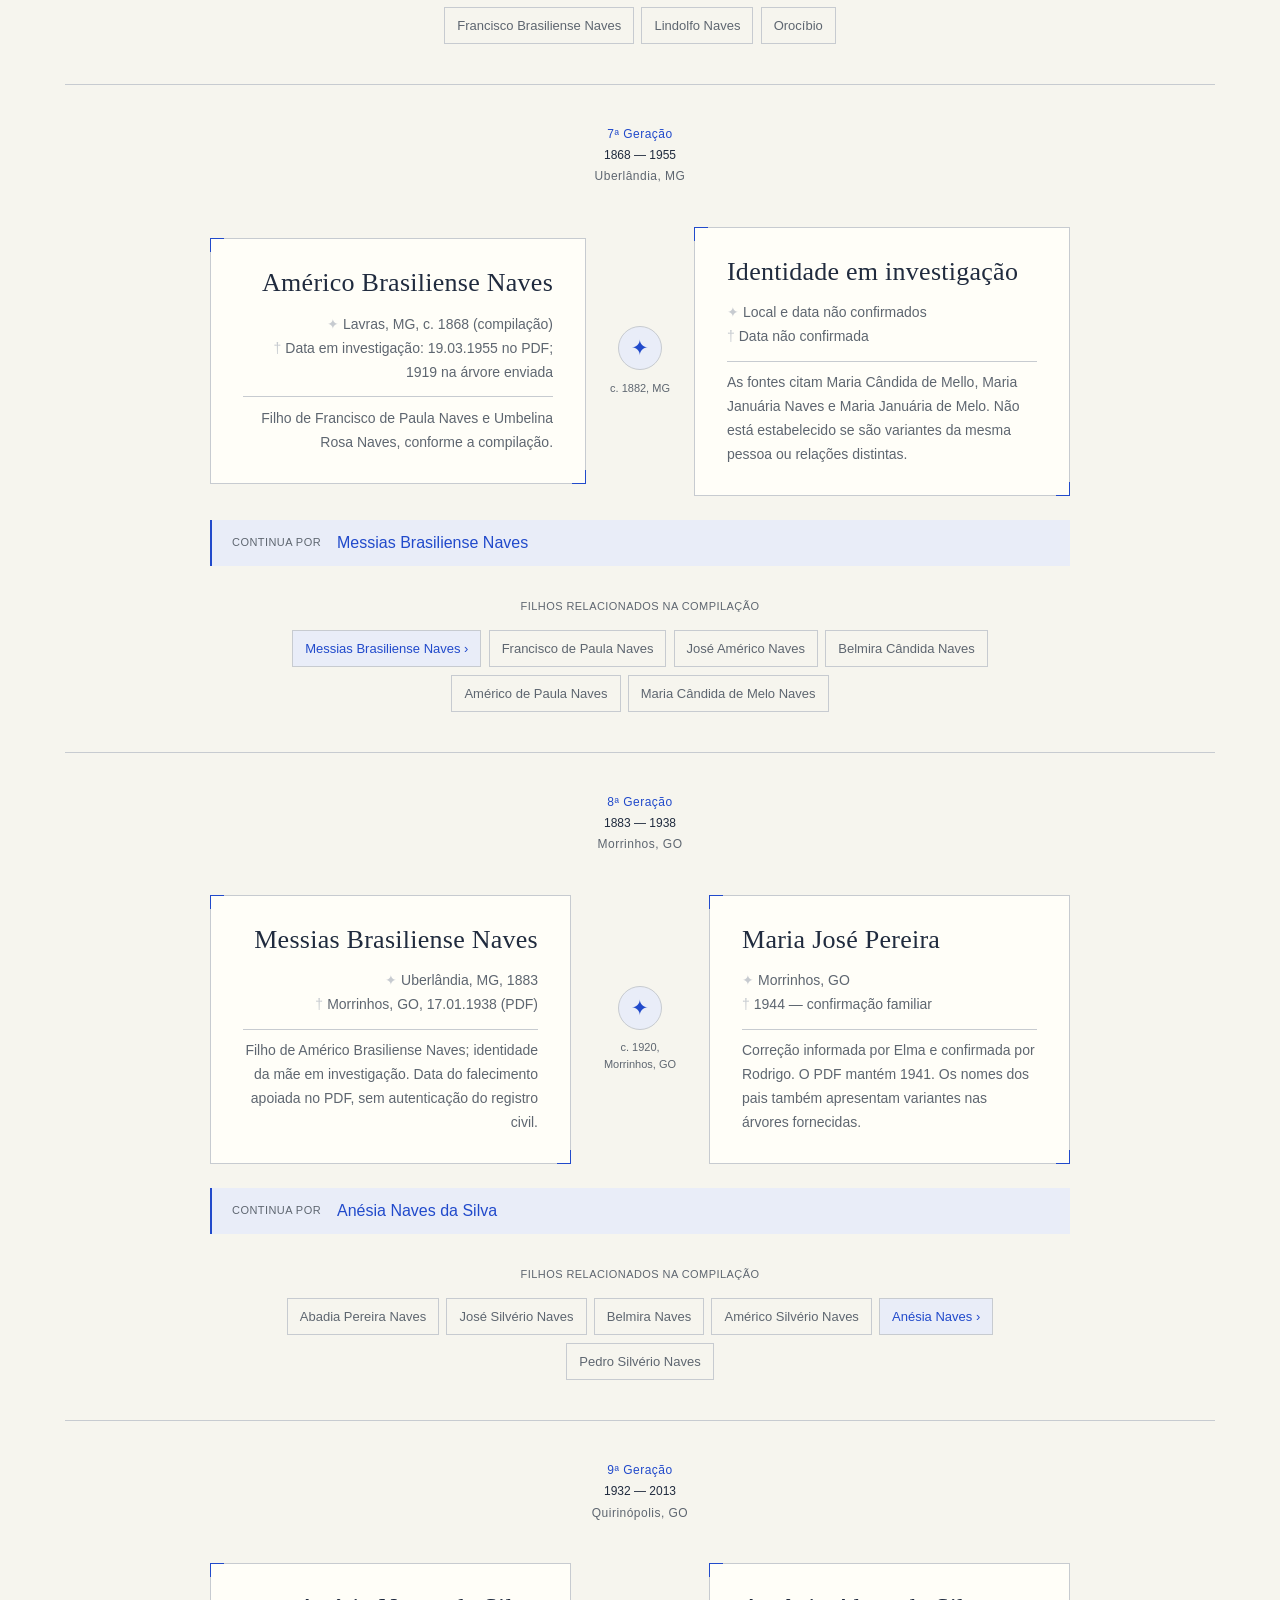
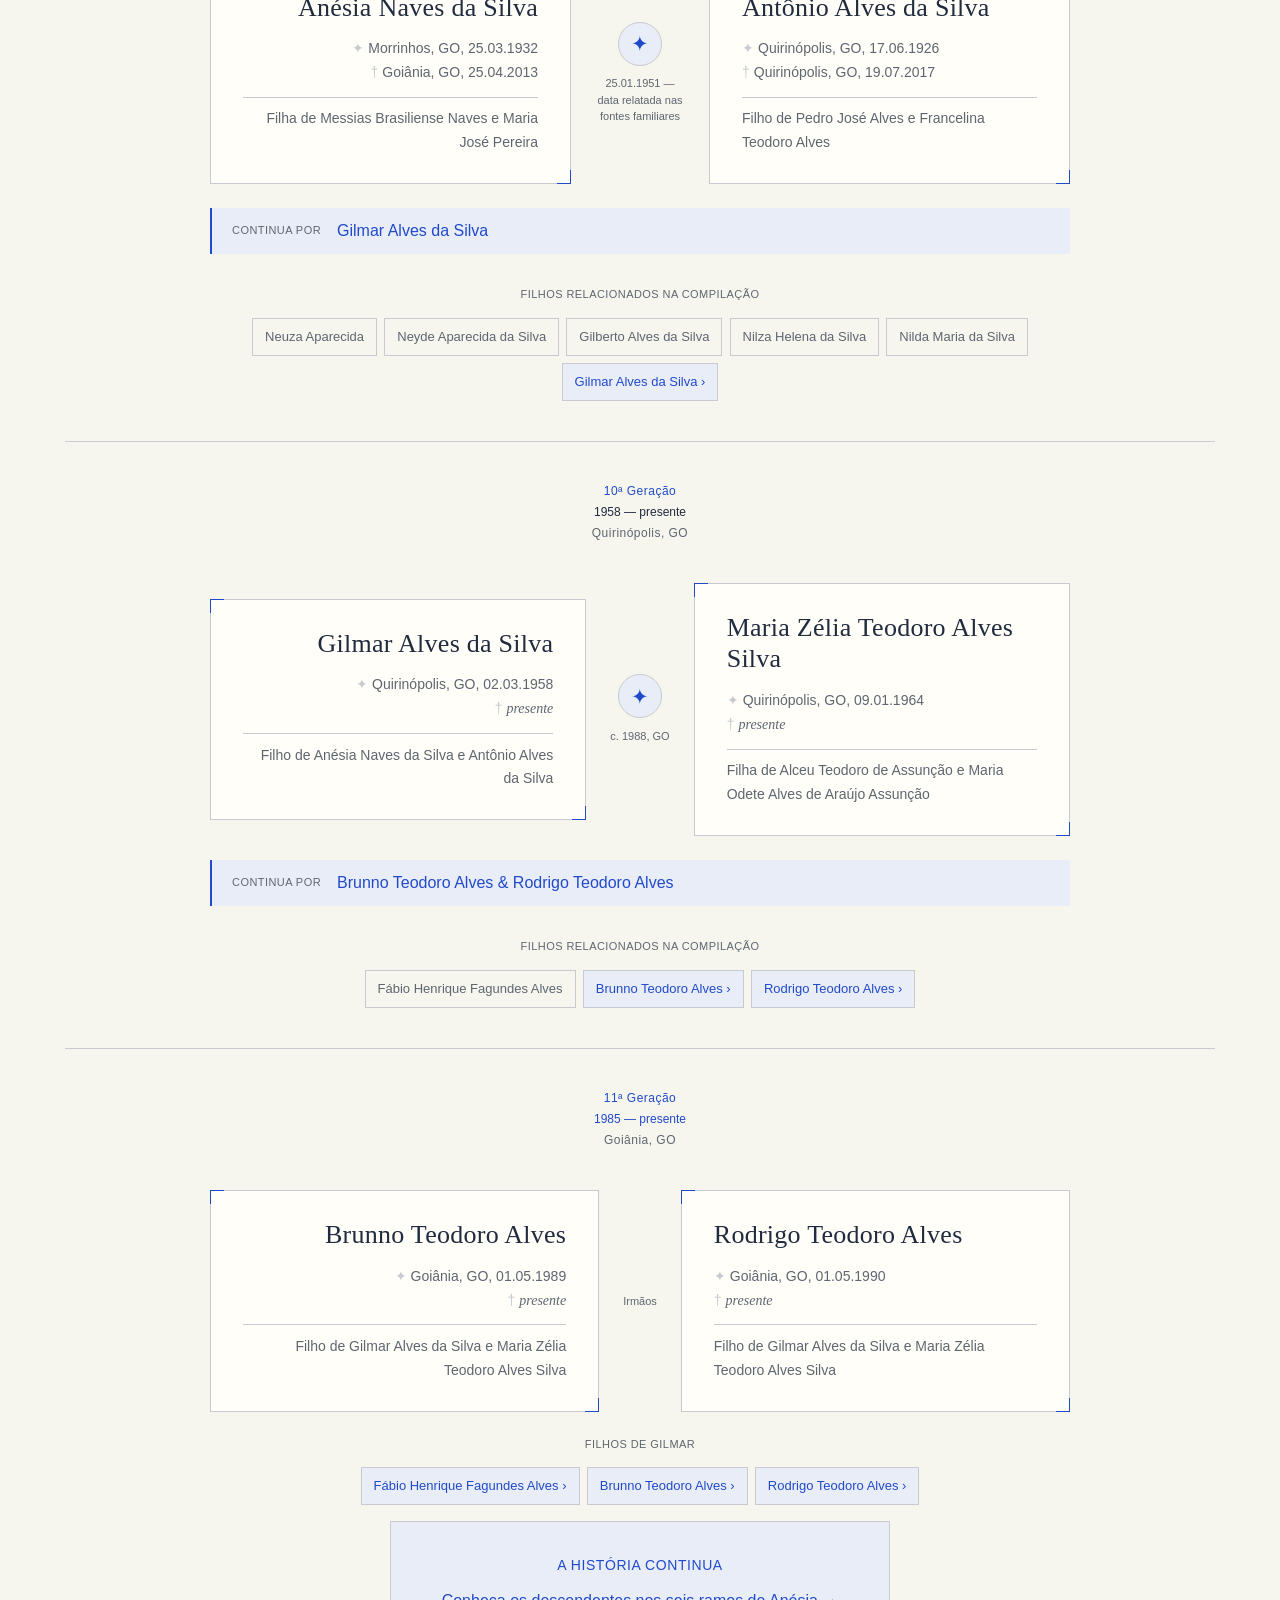
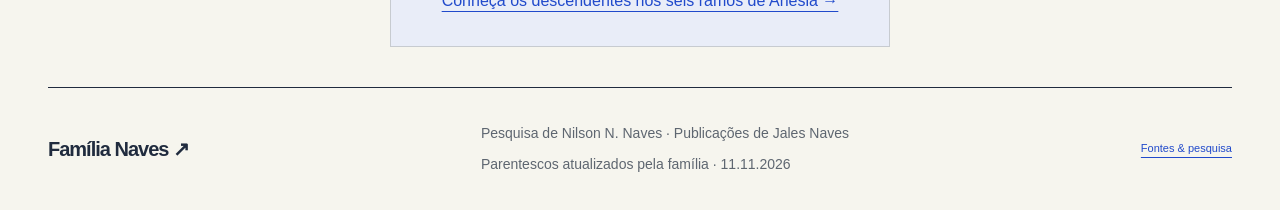
==== commit 434bfbcb: "feat(site): add atlas identity and full genealogy chart" ====
--- a/arvore_naves.html
+++ b/arvore_naves.html
@@ -5,9 +5,8 @@
 <meta name="viewport" content="width=device-width, initial-scale=1.0">
 <title>Família Naves — Árvore Genealógica</title>
 <link rel="icon" href="/favicon.svg" type="image/svg+xml">
-<link rel="stylesheet" href="/assets/teo/tokens.css">
-<link rel="stylesheet" href="/assets/teo/components.css">
 <script src="/assets/theme.js"></script>
+<script src="/assets/lineage.js"></script>
 <style>
 *, *::before, *::after { box-sizing: border-box; margin: 0; padding: 0; }
 html { scroll-behavior: smooth; font-size: 16px; }
@@ -472,18 +471,14 @@
 .gen-section.last-gen .gen-era { color: var(--color-link); }
 .gen-section.last-gen .gen-section::before { display: none; }
 </style>
-<link rel="stylesheet" href="/assets/site.css">
-<link rel="stylesheet" href="/assets/archive.css">
+
+<link rel="stylesheet" href="/assets/atlas.css">
 </head>
-<body>
-<button class="theme-toggle tp-button tp-button--ghost" type="button" data-theme-toggle aria-pressed="false">Tema claro</button>
-
-<a href="/" class="back-btn tp-button tp-button--ghost" title="Início">
-  <svg viewBox="0 0 16 16" fill="none" stroke="currentColor" stroke-width="1.5">
-    <path d="M10 13L5 8l5-5"/>
-  </svg>
-  Início
-</a>
+<body class="atlas-history">
+<a class="skip" href="#conteudo">Pular para o conteúdo</a>
+<header class="masthead"><a class="brand" href="/" aria-label="Família Naves, início"><span class="brand-symbol" aria-hidden="true">N<span>↗</span></span><span>FAMÍLIA NAVES<small>Atlas de uma história em comum</small></span></a><nav aria-label="Principal"><a href="/arvore">A família</a><a href="/linhagem" aria-current="page">As origens</a><a href="/mapa">Os caminhos</a><button type="button" data-theme-toggle>Tema escuro</button></nav></header>
+
+
 <nav class="side-nav" id="sideNav"></nav>
 
 <header class="hero">
@@ -506,171 +501,10 @@
 <aside class="history-notice" aria-label="Fontes e limites da pesquisa"><h2>Como ler esta linhagem</h2><p>As datas antigas são registros da compilação genealógica da Editora Naves (2025), não certidões autenticadas. A localidade portuguesa, algumas datas de falecimento e a identidade da mãe de Messias continuam em aberto.</p><p>Maria José Pereira faleceu em 1944, conforme confirmação familiar. A data de Anésia (25.04.2013) e a de Messias (17.01.1938) vêm do PDF fornecido.</p><a href="/arvore">Ver os seis ramos atuais da família de Anésia →</a><br><a href="https://editoranaves.com.br/gilmar-alves-quer-conhecer-a-origem-da-familia-naves/">Ler a apresentação da pesquisa por Jales ↗</a></aside>
 <div id="treeRoot"></div>
 
-<footer>
-  <div style="width:60px;height:1px;background:var(--color-bg-canvas);margin:0 auto 2rem"></div>
-  <p style="font-size: 0.875rem;color:var(--color-text-muted);margin-bottom:0.5rem">Desenvolvido por <strong style="color:var(--color-text-primary);font-weight:400">Rodrigo Teodoro</strong></p>
-  <a href="https://github.com/TeodoroRodrigo/familia-naves" target="_blank" rel="noopener"
-    style="display:inline-flex;align-items:center;gap:0.4rem;font-size: 0.875rem;color:var(--color-text-muted);text-decoration:none;border:1px solid var(--color-border-subtle);padding:0.3rem 0.75rem;margin-bottom:1rem;transition:color .25s,border-color .25s">
-    <svg viewBox="0 0 16 16" width="13" height="13" fill="currentColor"><path d="M8 0C3.58 0 0 3.58 0 8c0 3.54 2.29 6.53 5.47 7.59.4.07.55-.17.55-.38 0-.19-.01-.82-.01-1.49-2.01.37-2.53-.49-2.69-.94-.09-.23-.48-.94-.82-1.13-.28-.15-.68-.52-.01-.53.63-.01 1.08.58 1.23.82.72 1.21 1.87.87 2.33.66.07-.52.28-.87.51-1.07-1.78-.2-3.64-.89-3.64-3.95 0-.87.31-1.59.82-2.15-.08-.2-.36-1.02.08-2.12 0 0 .67-.21 2.2.82.64-.18 1.32-.27 2-.27.68 0 1.36.09 2 .27 1.53-1.04 2.2-.82 2.2-.82.44 1.1.16 1.92.08 2.12.51.56.82 1.27.82 2.15 0 3.07-1.87 3.75-3.65 3.95.29.25.54.73.54 1.48 0 1.07-.01 1.93-.01 2.2 0 .21.15.46.55.38A8.013 8.013 0 0016 8c0-4.42-3.58-8-8-8z"/></svg>
-    TeodoroRodrigo/familia-naves
-  </a>
-  <p style="font-size: 0.875rem;font-style: normal;color:var(--color-border-subtle);letter-spacing: 0.04em">Pesquisa: Nilson N. Naves · Editora Naves, 2025</p>
-  <p style="margin-top:1rem;font-size: 0.875rem;letter-spacing: 0.04em;color:var(--color-border-subtle)">FAMÍLIA NAVES · BRASIL · 1653</p>
-</footer>
+<footer class="archive-footer"><a class="footer-brand" href="/">Família Naves ↗</a><p>Pesquisa de Nilson N. Naves · Publicações de Jales Naves<br>Parentescos atualizados pela família · 11.11.2026</p><a href="/#fontes">Fontes & pesquisa</a></footer>
 
 <script>
-const GEN_DATA = [
-  {
-    id:'g1', num:'1ª Geração', era:'1653 — 1715', place:'São Paulo, SP',
-    p1:{ name:'João de Almeida Naves', b:'Portugal, 17.12.1624 (compilação)', d:'Santana de Parnaíba, SP, 11.03.1715', note:'Localidade de origem em investigação: as fontes divergem entre Algodres e Fornos de Algodres. Filho de Balthasar de Almeida Naves e Maria Sebastiana Naves, conforme a compilação.' },
-    p2:{ name:'Maria da Silva Leite', b:'São Paulo, SP, 1636', d:'Santana de Parnaíba, SP, 1715', note:'Filha de João Nunes da Silva e Úrsula Pedroso' },
-    union:'São Paulo, SP · c. 1653',
-    via:'Florência da Silva Naves',
-    children:[
-      {n:'Baltasar Naves',d:'SP, 1654'},{n:'João Naves',d:'SP, 1655'},
-      {n:'Joana de Almeida Naves',d:'SP, 1657'},{n:'Maria de Almeida Naves',d:'SP, 1669'},
-      {n:'Izabel da Silva Naves',d:'SP, 1670'},{n:'José de Almeida Naves',d:'SP, 1675'},
-      {n:'Florência da Silva Naves',d:'SP, 1676',hl:true},
-      {n:'Turíbia de Almeida Naves',d:'SP, 1678'},{n:'Luís de Almeida Naves',d:'SP, 1682'},
-      {n:'Úrsula Pedroso',d:'SP, 1688'}
-    ]
-  },
-  {
-    id:'g2', num:'2ª Geração', era:'1676 — 1740', place:'Santana de Parnaíba, SP',
-    p1:{ name:'Florência da Silva Naves', b:'Santana de Parnaíba, SP, 1676', d:'Santana de Parnaíba, SP, 1740', note:'Filha de João de Almeida Naves e Maria da Silva Leite' },
-    p2:{ name:'Domingos Lopes da Silva', b:'Angra dos Reis, RJ, 1672', d:'Santana de Parnaíba, SP', note:'Filho de Francisco Lopes da Silva e Maria Pereira' },
-    union:'Santana de Parnaíba, SP · 1714',
-    via:'João de Almeida Naves (neto)',
-    children:[
-      {n:'João de Almeida Naves (neto)',d:'SP, 1715',hl:true}
-    ]
-  },
-  {
-    id:'g3', num:'3ª Geração', era:'1715 — 1780', place:'Lavras, MG',
-    p1:{ name:'João de Almeida Naves', b:'Santana de Parnaíba, SP, 1715', d:'São João Del Rey, MG, 1780', note:'Neto do patriarca fundador · levou o nome do avô materno' },
-    p2:{ name:'Luzia Moreira da Fonseca', b:'Taubaté, SP, 1725', d:'Lavras, MG', note:'Filha de José Vieira da Cunha e Catarina Portes del Rei' },
-    union:'c. 1750, MG',
-    via:'João Naves Damasceno',
-    children:[
-      {n:'Josefa de Almeida Naves',d:'Lavras, MG, 1754'},{n:'Florência Maria da Silva',d:'Lavras, MG, 1755'},
-      {n:'Ana Angélica de Almeida',d:'Lavras, MG, 1757'},
-      {n:'João Naves Damasceno',d:'Lavras, MG, 1760',hl:true},
-      {n:'Francisco de Almeida Naves',d:'Carrancas, MG, 1762'},{n:'Rita',d:'Lavras, MG, 1764'},
-      {n:'Manoel de Almeida Naves',d:'Lavras, MG, 1767'},{n:'Bartholomeu de Almeida Naves',d:'Carrancas, MG'}
-    ]
-  },
-  {
-    id:'g4', num:'4ª Geração', era:'1760 — 1841', place:'Lavras & Bom Sucesso, MG',
-    p1:{ name:'João Naves Damasceno', b:'Lavras, MG, 1760', d:'Bom Sucesso, MG, maio de 1831 — dia em aberto', note:'Filho de João de Almeida Naves e Luzia Moreira da Fonseca. O PDF diverge entre 27 e 30 de maio. A lista de doze filhos não equivale aos onze herdeiros do inventário resumido.' },
-    p2:{ name:'Anna Vittoria de São Thomé', b:'Prado, MG, 1761', d:'Bom Sucesso, MG, 19.05.1841', note:'Filha de Antônio José Teyxeira e Maria Rita do Nascimento' },
-    union:'Lavras, MG · 24.02.1786',
-    via:'Manoel Antônio Naves & Maria Rita Nascimento',
-    children:[
-      {n:'Francisco de Sales Naves',d:'Lavras, 1790'},{n:'João Brás dos Reis Naves',d:'Lavras, 1792'},
-      {n:'Miguel José Naves',d:'Lavras, 1794'},{n:'Venâncio José Naves',d:'Lavras, 1796'},
-      {n:'Joaquim Dias de Oliveira Naves',d:'Lavras, 1798'},{n:'José Francisco Naves',d:'Lavras, 1800'},
-      {n:'Prudenciana Maria de Jesus',d:'Lavras, 1802'},{n:'Antônio Manoel Naves',d:'Lavras, 1804'},
-      {n:'Manoel Antônio Naves',d:'Lavras, 1805',hl:true},
-      {n:'Diogo José Naves',d:'Bom Sucesso, 1808'},
-      {n:'Maria Rita de Jesus Naves',d:'Lavras, 1809',hl:true},
-      {n:'Ana Esméria Miquelina',d:'Lavras, 1816'}
-    ]
-  },
-  {
-    id:'g5', num:'5ª Geração', era:'1805 — 1882', place:'Bom Sucesso, MG',
-    p1:{ name:'Manoel Antônio Naves', b:'Lavras, MG, 30.06.1805', d:'Bom Sucesso, MG, 09.01.1877', note:'Filho de João Naves Damasceno e Anna Vittoria de São Thomé' },
-    p2:{ name:'Anna Rosa Sampaio da Silva', b:'Bom Sucesso, MG, 1806', d:'Bom Sucesso, MG, 28.05.1882', note:'Filha de Antônio Luiz da Silva de Oliveira e Ana Vitória de Sampaio' },
-    union:'Bom Sucesso, MG · 22.11.1830',
-    via:'Francisco de Paula Naves & Umbelina Rosa Naves',
-    p1b:{ name:'Maria Rita Nascimento', b:'Lavras, MG, 1809', d:'Bom Sucesso, MG', note:'Irmã de Manoel Antônio Naves' },
-    p2b:{ name:'Alexandre Esmayel Carvalho', b:'Lavras/Bom Sucesso, MG, 1809', d:'Bom Sucesso, MG', note:'Casamento: Bom Sucesso, MG, 13.09.1826' },
-    children:[
-      {n:'Umbelina Rosa Naves',d:'Bom Sucesso, 1831',hl:true},
-      {n:'Modesto Antônio Naves',d:'Bom Sucesso, 1833'},{n:'Theodoro Antônio Naves',d:'Bom Sucesso, 1825'},
-      {n:'João Antônio Naves',d:'Bom Sucesso, 1842'},{n:'Eulina Cândida Naves',d:'Bom Sucesso'},
-      {n:'Francisco de Paula Naves',d:'Lavras, 1833',hl:true},
-      {n:'José Joaquim Naves',d:'Bom Sucesso, 1831'},{n:'Messias',d:'Bom Sucesso, 1832'}
-    ]
-  },
-  {
-    id:'g6', num:'6ª Geração', era:'1831/1833 — 1892/1909', place:'Lavras & Bom Sucesso, MG',
-    p1:{ name:'Francisco de Paula Naves', b:'Lavras, MG, 1833 (compilação)', d:'Data em investigação: 1909 no PDF; 1864 na árvore enviada', note:'Filho de Maria Rita Nascimento e Alexandre Esmayel Carvalho, conforme o PDF. A identificação e os vínculos precisam de reconciliação: há filhos atribuídos a ele nascidos após 1864.' },
-    p2:{ name:'Umbelina Rosa Naves', b:'Bom Sucesso, MG, 26.12.1831', d:'Bom Sucesso, MG, 14.04.1892', note:'Filha de Manoel Antônio Naves e Anna Rosa Sampaio — primos que se uniram' },
-    union:'c. 1860, MG',
-    via:'Américo Brasiliense Naves',
-    children:[
-      {n:'Zulmira Naves',d:'Lavras'},{n:'Evaristo Brasiliense Naves',d:'Lavras, 1866'},
-      {n:'Américo Brasiliense Naves',d:'Lavras, 1868',hl:true},
-      {n:'Nemésio Brasiliense Naves',d:'Lavras'},{n:'Francisco Brasiliense Naves',d:'Lavras'},
-      {n:'Lindolfo Naves',d:'Bom Sucesso, 1868'},{n:'Orocíbio',d:'Bom Sucesso, 1871'}
-    ]
-  },
-  {
-    id:'g7', num:'7ª Geração', era:'1868 — 1955', place:'Uberlândia, MG',
-    p1:{ name:'Américo Brasiliense Naves', b:'Lavras, MG, c. 1868 (compilação)', d:'Data em investigação: 19.03.1955 no PDF; 1919 na árvore enviada', note:'Filho de Francisco de Paula Naves e Umbelina Rosa Naves, conforme a compilação.' },
-    p2:{ name:'Identidade em investigação', b:'Local e data não confirmados', d:'Data não confirmada', note:'As fontes citam Maria Cândida de Mello, Maria Januária Naves e Maria Januária de Melo. Não está estabelecido se são variantes da mesma pessoa ou relações distintas.' },
-    union:'c. 1882, MG',
-    via:'Messias Brasiliense Naves',
-    children:[
-      {n:'Messias Brasiliense Naves',d:'Uberlândia, 1883',hl:true},
-      {n:'Francisco de Paula Naves',d:'Uberlândia, 1898'},{n:'José Américo Naves',d:'Uberlândia, 1889'},
-      {n:'Belmira Cândida Naves',d:'Uberlândia, 1891'},{n:'Américo de Paula Naves',d:'Uberlândia'},
-      {n:'Maria Cândida de Melo Naves',d:'Uberlândia, 1901'}
-    ]
-  },
-  {
-    id:'g8', num:'8ª Geração', era:'1883 — 1938', place:'Morrinhos, GO',
-    p1:{ name:'Messias Brasiliense Naves', b:'Uberlândia, MG, 1883', d:'Morrinhos, GO, 17.01.1938 (PDF)', note:'Filho de Américo Brasiliense Naves; identidade da mãe em investigação. Data do falecimento apoiada no PDF, sem autenticação do registro civil.' },
-    p2:{ name:'Maria José Pereira', b:'Morrinhos, GO', d:'1944 — confirmação familiar', note:'Correção informada por Elma e confirmada por Rodrigo. O PDF mantém 1941. Os nomes dos pais também apresentam variantes nas árvores fornecidas.' },
-    union:'c. 1920, Morrinhos, GO',
-    via:'Anésia Naves da Silva',
-    children:[
-      {n:'Abadia Pereira Naves',d:'Morrinhos, 1922'},{n:'José Silvério Naves',d:'Morrinhos, 1924'},
-      {n:'Belmira Naves',d:'Morrinhos, 1925'},
-      {n:'Américo Silvério Naves',d:'Morrinhos, 1929'},
-      {n:'Anésia Naves',d:'Morrinhos, 1932',hl:true},
-      {n:'Pedro Silvério Naves',d:'Morrinhos, 1936'}
-    ]
-  },
-  {
-    id:'g9', num:'9ª Geração', era:'1932 — 2013', place:'Quirinópolis, GO',
-    p1:{ name:'Anésia Naves da Silva', b:'Morrinhos, GO, 25.03.1932', d:'Goiânia, GO, 25.04.2013', note:'Filha de Messias Brasiliense Naves e Maria José Pereira' },
-    p2:{ name:'Antônio Alves da Silva', b:'Quirinópolis, GO, 17.06.1926', d:'Quirinópolis, GO, 19.07.2017', note:'Filho de Pedro José Alves e Francelina Teodoro Alves' },
-    union:'25.01.1951 — data relatada nas fontes familiares',
-    via:'Gilmar Alves da Silva',
-    children:[
-      {n:'Neuza Aparecida',d:'Quirinópolis, 1951 — grafia confirmada pela família'},{n:'Neyde Aparecida da Silva',d:'Quirinópolis, 1952'},
-      {n:'Gilberto Alves da Silva',d:'Quirinópolis, 1953'},{n:'Nilza Helena da Silva',d:'Quirinópolis, 1954'},
-      {n:'Nilda Maria da Silva',d:'Quirinópolis, 1957'},
-      {n:'Gilmar Alves da Silva',d:'Quirinópolis, 1958',hl:true}
-    ]
-  },
-  {
-    id:'g10', num:'10ª Geração', era:'1958 — presente', place:'Quirinópolis, GO',
-    p1:{ name:'Gilmar Alves da Silva', b:'Quirinópolis, GO, 02.03.1958', d:'', note:'Filho de Anésia Naves da Silva e Antônio Alves da Silva' },
-    p2:{ name:'Maria Zélia Teodoro Alves Silva', b:'Quirinópolis, GO, 09.01.1964', d:'', note:'Filha de Alceu Teodoro de Assunção e Maria Odete Alves de Araújo Assunção' },
-    union:'c. 1988, GO',
-    via:'Brunno Teodoro Alves & Rodrigo Teodoro Alves',
-    children:[
-      {n:'Fábio Henrique Fagundes Alves',d:'Goiânia, GO, 1985 (1º casamento)'},
-      {n:'Brunno Teodoro Alves',d:'Goiânia, GO, 01.05.1989',hl:true},
-      {n:'Rodrigo Teodoro Alves',d:'Goiânia, GO, 01.05.1990',hl:true}
-    ]
-  },
-  {
-    id:'g11', num:'11ª Geração', era:'1985 — presente', place:'Goiânia, GO',
-    isLast: true,
-    p1:{ name:'Brunno Teodoro Alves', b:'Goiânia, GO, 01.05.1989', d:'', note:'Filho de Gilmar Alves da Silva e Maria Zélia Teodoro Alves Silva' },
-    p2:{ name:'Rodrigo Teodoro Alves', b:'Goiânia, GO, 01.05.1990', d:'', note:'Filho de Gilmar Alves da Silva e Maria Zélia Teodoro Alves Silva' },
-    union:null,
-    via:null,
-    children:[
-      {n:'Fábio Henrique Fagundes Alves',d:'Goiânia, GO, 1985',hl:true},
-      {n:'Brunno Teodoro Alves',d:'Goiânia, GO, 1989',hl:true},
-      {n:'Rodrigo Teodoro Alves',d:'Goiânia, GO, 1990',hl:true}
-    ]
-  }
-];
+const GEN_DATA = window.NAVES_LINEAGE;
 
 function personHTML(p, side) {
   if (!p) return '';
--- a/assets/atlas.css
+++ b/assets/atlas.css
@@ -0,0 +1,20 @@
+/* The Naves atlas: original site-specific presentation, no framework imports. */
+:root{
+  color-scheme:light;--paper:#f6f5ee;--sheet:#fffef8;--ink:#202b3e;--muted:#5e6670;--blue:#214acb;--red:#b63829;--line:#c7cbd0;--wash:#e9edf8;--night:#172137;
+  --color-bg-canvas:var(--paper);--color-bg-surface:var(--sheet);--color-bg-raised:var(--wash);--color-text-primary:var(--ink);--color-text-muted:var(--muted);--color-border-subtle:var(--line);--color-border-control:var(--line);--color-link:var(--blue);--font-body:Arial,Helvetica,sans-serif;--chart-primary:var(--blue);--chart-secondary:#7e5b92;--chart-neutral:#65746b;
+}
+:root[data-theme=dark]{color-scheme:dark;--paper:#151e2d;--sheet:#1c293e;--ink:#f2f1e6;--muted:#b3bdcc;--blue:#9eb7ff;--red:#ff9b86;--line:#46546c;--wash:#263955;--night:#101826;--chart-secondary:#c5a5d5;--chart-neutral:#a6b8a8}
+*{box-sizing:border-box}html{scroll-behavior:auto}body{margin:0;background:var(--paper);color:var(--ink);font:16px/1.6 Arial,Helvetica,sans-serif}a{color:var(--blue);text-underline-offset:5px}button,input,select{font:inherit}button,a,input,select,summary{-webkit-tap-highlight-color:transparent}button{cursor:pointer}button:active,.action:active{transform:translateY(1px)}a:focus-visible,button:focus-visible,input:focus-visible,select:focus-visible,summary:focus-visible{outline:3px solid var(--blue);outline-offset:5px}button,input,select{min-height:46px}h1,h2,h3,p{margin-top:0}h1,h2,h3{font-family:Arial,Helvetica,sans-serif}h1,h2{font-weight:700;letter-spacing:-.065em;line-height:.98}h2{font-size:clamp(2.2rem,4.5vw,4.3rem)}p{max-width:68ch}em{font-family:Georgia,'Times New Roman',serif;font-weight:400}svg{max-width:100%}[hidden]{display:none!important}.skip{position:absolute;top:-100px;left:20px;z-index:999;background:var(--sheet);padding:12px}.skip:focus{top:12px}
+.masthead,.archive-footer,.atlas-home main,.archive-main{width:min(1280px,100% - 96px);margin-inline:auto}.masthead{display:flex;justify-content:space-between;gap:24px;align-items:center;padding:28px 0;border-bottom:1px solid var(--ink)}.brand{display:flex;gap:16px;align-items:center;text-decoration:none;color:var(--ink);font-size:12px;font-weight:700;letter-spacing:.1em}.brand small{display:block;font:italic 13px/1.5 Georgia,serif;letter-spacing:0;margin-top:3px;color:var(--muted)}.brand-symbol{font-size:38px;font-weight:800;letter-spacing:-.12em;color:var(--blue);position:relative;padding-right:13px;line-height:1}.brand-symbol span{position:absolute;right:0;top:-5px;font-size:24px;letter-spacing:0}.masthead nav{display:flex;align-items:center;gap:28px}.masthead nav a{font-size:13px;text-decoration:none;min-height:44px;display:flex;align-items:center;color:var(--ink);border-bottom:2px solid transparent}.masthead nav a:hover,.masthead nav a[aria-current]{border-color:var(--blue);color:var(--blue)}.masthead button{font-size:12px;background:transparent;border:1px solid var(--line);border-radius:0;padding:8px 12px;color:var(--ink)}
+.eyeline{font-size:10px;letter-spacing:.13em;font-weight:700;line-height:1.5;color:var(--blue);margin-bottom:28px}.atlas-hero{display:grid;grid-template-columns:1fr 1.17fr;align-items:center;gap:16px;padding:64px 0 52px}.atlas-hero h1{font-size:clamp(3.8rem,6.4vw,6.8rem);margin-bottom:30px}.atlas-hero h1 em{letter-spacing:-.065em;color:var(--blue);font-size:.89em;white-space:nowrap}.dek{font-size:17px;color:var(--muted);line-height:1.65}.action{display:inline-flex;align-items:center;justify-content:space-between;gap:42px;min-height:52px;margin-top:18px;background:var(--blue);color:var(--paper);padding:12px 20px;text-decoration:none;font-size:13px;font-weight:700}.action:hover{box-shadow:4px 4px 0 var(--line)}.action span{font-size:24px;line-height:1}.hero-diagram{border-left:1px solid var(--line);padding-left:30px}.diagram-label{display:flex;justify-content:space-between;font-size:9px;font-weight:700;letter-spacing:.09em;color:var(--muted);margin:0}.hero-diagram svg{display:block;width:100%;overflow:visible}.hero-diagram svg text{text-anchor:middle;fill:var(--blue);font-family:Arial,sans-serif;font-weight:600;font-size:19px}.diagram-lines{stroke:var(--blue);stroke-width:2}.diagram-orbit{stroke:var(--line);stroke-dasharray:2 9;stroke-width:1}.diagram-center{fill:var(--blue)}.hero-diagram svg .center-name{fill:var(--paper);font-family:Georgia,serif;font-size:22px;font-weight:400}.hero-diagram svg .center-caption{fill:var(--paper);font-size:8px;font-weight:400;letter-spacing:1px}.atlas-node circle{fill:var(--paper);stroke:var(--blue);stroke-width:1.5;transition:fill 160ms ease}.atlas-node:hover circle,.atlas-node:focus circle{fill:var(--blue)}.atlas-node:hover text,.atlas-node:focus text{fill:var(--paper)}.atlas-node:focus-visible{outline:none}.atlas-node:focus-visible circle{stroke-width:5}.hero-diagram svg .node-index{font-size:10px;font-weight:400;letter-spacing:2px}.diagram-foot{text-align:center;font-size:12px;line-height:1.8;margin:0}.diagram-foot span{color:var(--muted);font:italic 13px Georgia,serif}
+.chapter-index{display:grid;grid-template-columns:1fr 1.25fr;gap:70px;border-top:1px solid var(--ink);padding:64px 0 72px}.section-heading h2{margin-bottom:24px}.section-heading>p:last-child{font-size:14px;color:var(--muted)}.chapter-links{display:grid;grid-template-columns:1fr 1fr;column-gap:32px}.chapter-links a{min-height:100px;display:flex;align-items:center;gap:20px;border-bottom:1px solid var(--line);text-decoration:none;color:var(--ink);font-size:28px;letter-spacing:-.04em}.chapter-number{align-self:flex-start;margin-top:28px;font-size:10px;letter-spacing:.05em;color:var(--muted)}.chapter-arrow{margin-left:auto;color:var(--blue);font-size:23px;transition:transform 180ms ease}.chapter-links a:hover{color:var(--blue)}.chapter-links a:hover .chapter-arrow{transform:translate(3px,-3px)}
+.paths-section{background:var(--blue);color:var(--paper);padding:56px;margin:0 -1px}.paths-section .eyeline,.paths-section .source-line{color:var(--paper)}.paths-section h2{max-width:700px}.route-graphic{display:flex;justify-content:space-between;align-items:center;gap:12px;border-top:1px solid currentColor;border-bottom:1px solid currentColor;padding:25px 0;margin:42px 0;font:italic clamp(1rem,2vw,1.7rem) Georgia,serif}.route-graphic i{font-style:normal;opacity:.6}.explore-links{display:grid;grid-template-columns:1fr 1fr;gap:32px;margin-bottom:32px}.explore-links a{display:grid;grid-template-columns:1fr auto;gap:8px;color:inherit;text-decoration:none;min-height:80px}.explore-links a>span:first-child{font-size:9px;letter-spacing:.12em;grid-column:1/-1}.explore-links strong{font-size:25px;font-weight:400;letter-spacing:-.04em}.explore-links a>span:last-child{font-size:28px}.source-line{font-size:12px;line-height:1.7;color:var(--muted)}.gathering{padding:72px 0;display:grid;grid-template-columns:1fr 1.25fr;gap:70px;align-items:center;border-bottom:1px solid var(--ink)}.date-block{text-align:center;color:var(--red);border:1px solid var(--red);padding:24px 20px;max-width:300px;transform:rotate(-3deg)}.date-block span{display:block;font-size:10px;letter-spacing:.12em}.date-block strong{display:block;font-size:150px;line-height:1.2;font-weight:400;letter-spacing:-.1em;padding-right:.1em}.gathering h2{font-size:clamp(2rem,4vw,3.7rem)}.sources{padding:64px 0;display:grid;grid-template-columns:1fr 1.25fr;gap:70px}.sources h2{font-size:clamp(2rem,3.5vw,3.2rem)}.sources p{font-size:14px}.sources a{display:flex;justify-content:space-between;align-items:center;min-height:52px;border-bottom:1px solid var(--line);text-decoration:none;font-size:13px;gap:12px}.sources .source-line{font-size:12px;margin-top:22px}.archive-footer{border-top:1px solid var(--ink);display:flex;justify-content:space-between;align-items:center;gap:24px;padding:30px 0;font-size:11px}.archive-footer p{margin:0;color:var(--muted)}.footer-brand{color:var(--ink);font-size:20px;font-weight:700;letter-spacing:-.05em;text-decoration:none}
+/* Kinship chapters. Lines represent parent-child nesting, never marriage. */
+.page-intro{padding:56px 0 30px;max-width:950px}.page-intro h1{font-size:clamp(2.6rem,5.8vw,5.7rem);margin:0 0 28px}.page-intro .eyeline{margin-bottom:22px}.page-intro .dek{max-width:58ch}.branch-jumps{display:flex;flex-wrap:wrap;border-block:1px solid var(--ink);gap:0}.branch-jumps a{display:flex;gap:12px;align-items:center;min-height:56px;padding:8px 24px 8px 0;margin-right:25px;text-decoration:none;color:var(--ink);font-size:14px}.branch-jumps span{font-size:9px;color:var(--blue)}.branch-jumps a:hover{color:var(--blue)}.tree-tools{display:flex;gap:20px;flex-wrap:wrap;padding:24px 0 10px}.tree-tools label{display:grid;gap:6px;flex:1 1 220px;font-size:11px;font-weight:700;letter-spacing:.02em}.tree-tools input,.tree-tools select{min-width:0;width:100%;padding:10px 12px;background:var(--sheet);border:1px solid var(--line);border-radius:0;color:var(--ink);font-size:14px}.tree-tools button{align-self:end;padding:10px 20px;background:transparent;border:1px solid var(--line);color:var(--blue);font-size:12px}.tree-status{font-size:11px;color:var(--muted);padding:0 0 18px}.family-branch{padding:40px 0 48px;border-top:1px solid var(--ink);scroll-margin-top:20px}.branch-head{display:grid;grid-template-columns:1fr 2fr;gap:32px;margin-bottom:28px}.branch-head h2{margin:0;color:var(--blue);font-size:54px;letter-spacing:-.06em}.branch-head p{font-size:13px;color:var(--muted);margin:0;max-width:55ch}.descendants{display:grid;grid-template-columns:repeat(3,1fr);gap:32px;list-style:none;padding:0;margin:0}.descendants>li{border-top:2px solid var(--blue);padding-top:18px}.descendants li{overflow-wrap:anywhere}.descendants>li>.person-name{font:400 24px/1.25 Georgia,serif;letter-spacing:-.02em}.descendants ul{list-style:none;margin:18px 0 0 4px;border-left:1px solid var(--line);padding:0 0 0 22px}.descendants ul>li{position:relative;margin:0 0 22px}.descendants ul>li:before{content:'';width:16px;height:1px;background:var(--line);position:absolute;left:-22px;top:12px}.person-name{font-size:16px;font-weight:600}.person-note{font-size:12px;color:var(--muted);line-height:1.6;margin-top:5px;max-width:42ch}.person-detail{font-size:10px;color:var(--muted);margin-top:4px}.deceased{display:inline-block;font-size:10px;border:1px solid var(--line);margin:0 0 0 8px;padding:1px 5px;color:var(--muted)}mark{background:var(--blue);color:var(--paper);padding:2px 4px}.empty{padding:24px 0}.tree-notes{border-top:1px solid var(--ink);padding:40px 0;max-width:850px}.tree-notes h2{font-size:36px}.tree-notes p{font-size:14px;color:var(--muted)}summary{cursor:pointer;padding:14px 0;min-height:48px;border-top:1px solid var(--line);font-size:14px;font-weight:600}
+/* Historical reading and geographic atlas: original layouts, new materials. */
+.atlas-history .hero{min-height:0;max-width:1150px;margin:auto;padding:60px 32px 40px;text-align:left;align-items:flex-start;background:none}.atlas-history .hero:before,.atlas-history .hero:after,body:before,body:after{display:none}.atlas-history .hero-title{font:700 clamp(3rem,6vw,6rem)/1 Arial,sans-serif;letter-spacing:-.065em;margin:0 0 24px}.atlas-history .hero-title em{font:italic 1em Georgia,serif;color:var(--blue)}.atlas-history .hero-eyebrow,.atlas-history .hero-eye{font-size:10px;color:var(--blue);opacity:1;letter-spacing:.12em;margin-bottom:24px}.atlas-history .hero-sub{font-size:16px;max-width:720px;line-height:1.7;font-style:normal;color:var(--muted);margin:0 0 20px}.atlas-history .hero-rule,.atlas-history .hero-stats,.atlas-history .stats-bar,.atlas-history .scroll-cue,.atlas-history .pulse-ring{display:none}.atlas-history .history-notice{max-width:1086px;margin:0 auto 40px;padding:24px;border:1px solid var(--line);font-size:13px}.history-notice h2{font-size:25px;letter-spacing:-.035em}.history-notice p{margin-bottom:12px}.history-notice a{display:inline-block;min-height:44px;padding:10px 0}.atlas-history .gen-section{min-height:0;padding:40px 32px;max-width:1150px;border-top:1px solid var(--line)}.atlas-history .gen-section:before{display:none}.atlas-history .person-card{border:1px solid var(--line);border-radius:0;background:var(--sheet);box-shadow:none}.atlas-history .pc-name{font:400 26px/1.2 Georgia,serif;color:var(--ink)}.atlas-history .pc-info,.atlas-history .pc-note{font-size:14px;line-height:1.7}.atlas-history .child-tag{font-size:13px;letter-spacing:0;line-height:1.5;border-radius:0;padding:8px 12px}.atlas-history .gen-badge{background:none}.atlas-history .gen-number{color:var(--blue);font-size:12px}.atlas-history .gen-era,.atlas-history .gen-place{font-size:12px}.atlas-history .children-title,.atlas-history .lt-label,.atlas-history .union-date{font-size:11px;color:var(--muted)}.atlas-history .fade-up{opacity:1;transform:none}.atlas-history .gen-divider{display:none}.atlas-history .sn-item{opacity:1;min-width:44px;min-height:44px;justify-content:flex-end}.atlas-history .sn-label{background:var(--paper);padding:3px}.atlas-history .sn-item:focus-visible .sn-label{opacity:1}.atlas-history .side-nav{gap:0;right:6px}.atlas-history .layout{max-width:1280px;margin:0 auto 40px;border-top:1px solid var(--line)}.atlas-history .tl-item{font:inherit;display:block;width:100%;text-align:left;color:var(--ink);background:none;border:0;border-bottom:1px solid var(--line);padding:20px;border-radius:0;min-height:44px}.atlas-history .tl-item.active{background:var(--wash);box-shadow:inset 3px 0 var(--blue)}.atlas-history .tl-item>span{display:block}.atlas-history .tl-gen{color:var(--blue);font-size:10px;letter-spacing:.05em}.atlas-history .tl-year{font-size:13px}.atlas-history .tl-city{font-family:Georgia,serif;font-size:22px}.atlas-history .tl-desc{font-size:13px;line-height:1.65}.atlas-history .tl-names{font-size:12px;color:var(--muted)}.atlas-history .tl-badge{display:inline-block!important;font-size:10px}.atlas-history .map-area{background:var(--sheet)}.atlas-history .tooltip{background:var(--sheet);border:1px solid var(--line);box-shadow:none;border-radius:0}.atlas-history .city-dot:focus-visible circle:last-child{stroke:var(--blue);stroke-width:4}.atlas-history .city-dot circle{filter:none}.atlas-history #mapSvg text{font-family:Arial,sans-serif}.atlas-history .archive-footer{max-width:1280px;text-align:left}
+@media(max-width:1050px){.masthead,.archive-footer,.atlas-home main,.archive-main{width:calc(100% - 48px)}.masthead nav{gap:16px}.atlas-hero{grid-template-columns:1fr 1fr;padding-top:45px}.atlas-hero h1{font-size:clamp(3rem,6vw,5rem)}.hero-diagram{padding-left:16px}.diagram-label{flex-direction:column;gap:6px}.chapter-index,.gathering,.sources{gap:36px}.chapter-links{column-gap:20px}.chapter-links a{font-size:24px}.descendants{gap:24px}.atlas-history .layout{display:flex;flex-direction:column}.atlas-history .timeline{position:static;max-height:none;width:100%;border-right:0}.atlas-history .map-area{min-height:500px}.atlas-history .side-nav{display:none}}
+@media(max-width:700px){.masthead,.archive-footer,.atlas-home main,.archive-main{width:calc(100% - 36px)}.masthead{padding:20px 0;display:block}.masthead nav{margin-top:14px;gap:0;justify-content:space-between}.masthead nav a{font-size:12px}.masthead button{font-size:10px;padding:7px}.brand{font-size:11px}.brand small{font-size:12px}.atlas-hero{display:block;padding:40px 0}.atlas-hero h1{font-size:clamp(3.4rem,12vw,5.5rem)}.atlas-hero .dek{font-size:15px}.hero-diagram{padding:28px 0 0;margin-top:38px;border-left:0;border-top:1px solid var(--line)}.diagram-label{flex-direction:row;font-size:8px}.diagram-foot{font-size:11px}.chapter-index,.gathering,.sources{grid-template-columns:1fr;gap:28px;padding:40px 0}.chapter-links{column-gap:24px}.chapter-links a{font-size:24px;min-height:80px;gap:12px}.chapter-number{margin-top:22px}.section-heading p{font-size:13px}.paths-section{padding:32px 22px}.paths-section h2{font-size:36px}.route-graphic{flex-wrap:wrap;justify-content:flex-start;gap:14px;font-size:18px;margin:28px 0}.explore-links{grid-template-columns:1fr;gap:24px}.explore-links strong{font-size:23px}.date-block{max-width:210px;margin:10px 0 16px}.date-block strong{font-size:100px}.gathering h2{font-size:40px}.sources h2{font-size:34px}.archive-footer{align-items:flex-start;flex-direction:column;gap:16px}.page-intro{padding-top:36px}.page-intro h1{font-size:clamp(2.5rem,9vw,4rem)}.page-intro .dek{font-size:15px}.branch-jumps a{padding-right:6px;margin-right:18px;font-size:13px;gap:7px}.tree-tools{gap:12px}.branch-head{grid-template-columns:1fr;gap:14px}.branch-head h2{font-size:46px}.descendants{grid-template-columns:1fr;gap:32px}.descendants>li{padding-top:14px}.family-branch{padding:32px 0}.tree-notes h2{font-size:30px}.atlas-history .hero{padding:36px 18px 20px}.atlas-history .hero-title{font-size:44px}.atlas-history .history-notice{margin:0 18px 28px;padding:18px}.atlas-history .gen-section{padding:28px 18px}.atlas-history .pc-name{font-size:24px}.atlas-history .person-card{min-width:0;padding:18px}.atlas-history .couple-wrap{flex-direction:column}.atlas-history .map-area{min-height:400px}.atlas-history #mapSvg{min-height:400px}.atlas-history .map-legend{right:8px;bottom:8px}.atlas-history .hero-title em{display:block}}
+@media(max-width:700px){.hero-diagram svg .atlas-node text{font-size:24px}.hero-diagram svg .atlas-node .node-index{font-size:13px}.atlas-node circle{r:53px}}
+.diagram-person,.atlas-node rect{fill:var(--paper);stroke:var(--blue);stroke-width:1.5}.atlas-node:hover rect,.atlas-node:focus rect{fill:var(--blue)}.atlas-node:focus-visible rect{stroke-width:5}.hero-diagram svg .pedigree-parent{font:22px Georgia,serif}.hero-diagram svg .pedigree-date{font:11px Arial,sans-serif}.hero-diagram svg .pedigree-child{font:600 15px Arial,sans-serif}
+@media(prefers-reduced-motion:reduce){*,*:before,*:after{animation:none!important;transition:none!important;scroll-behavior:auto!important}}
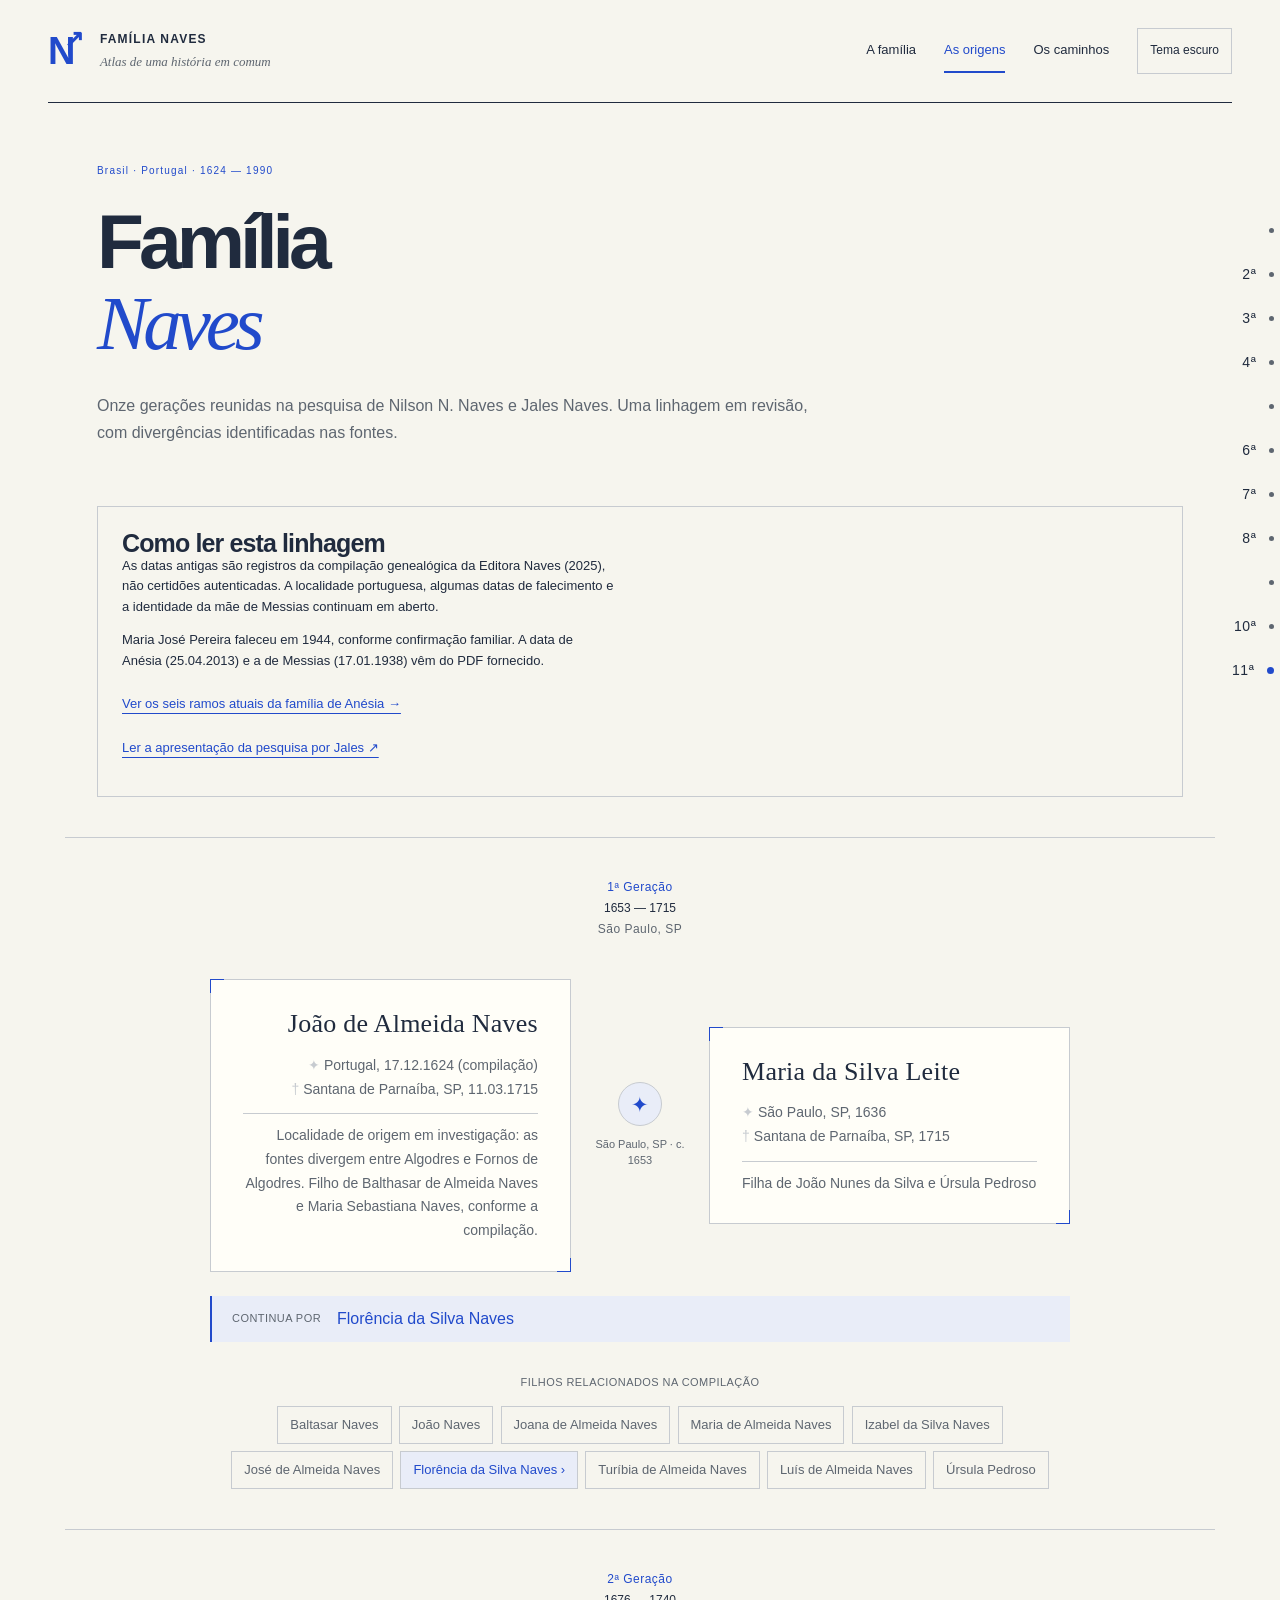
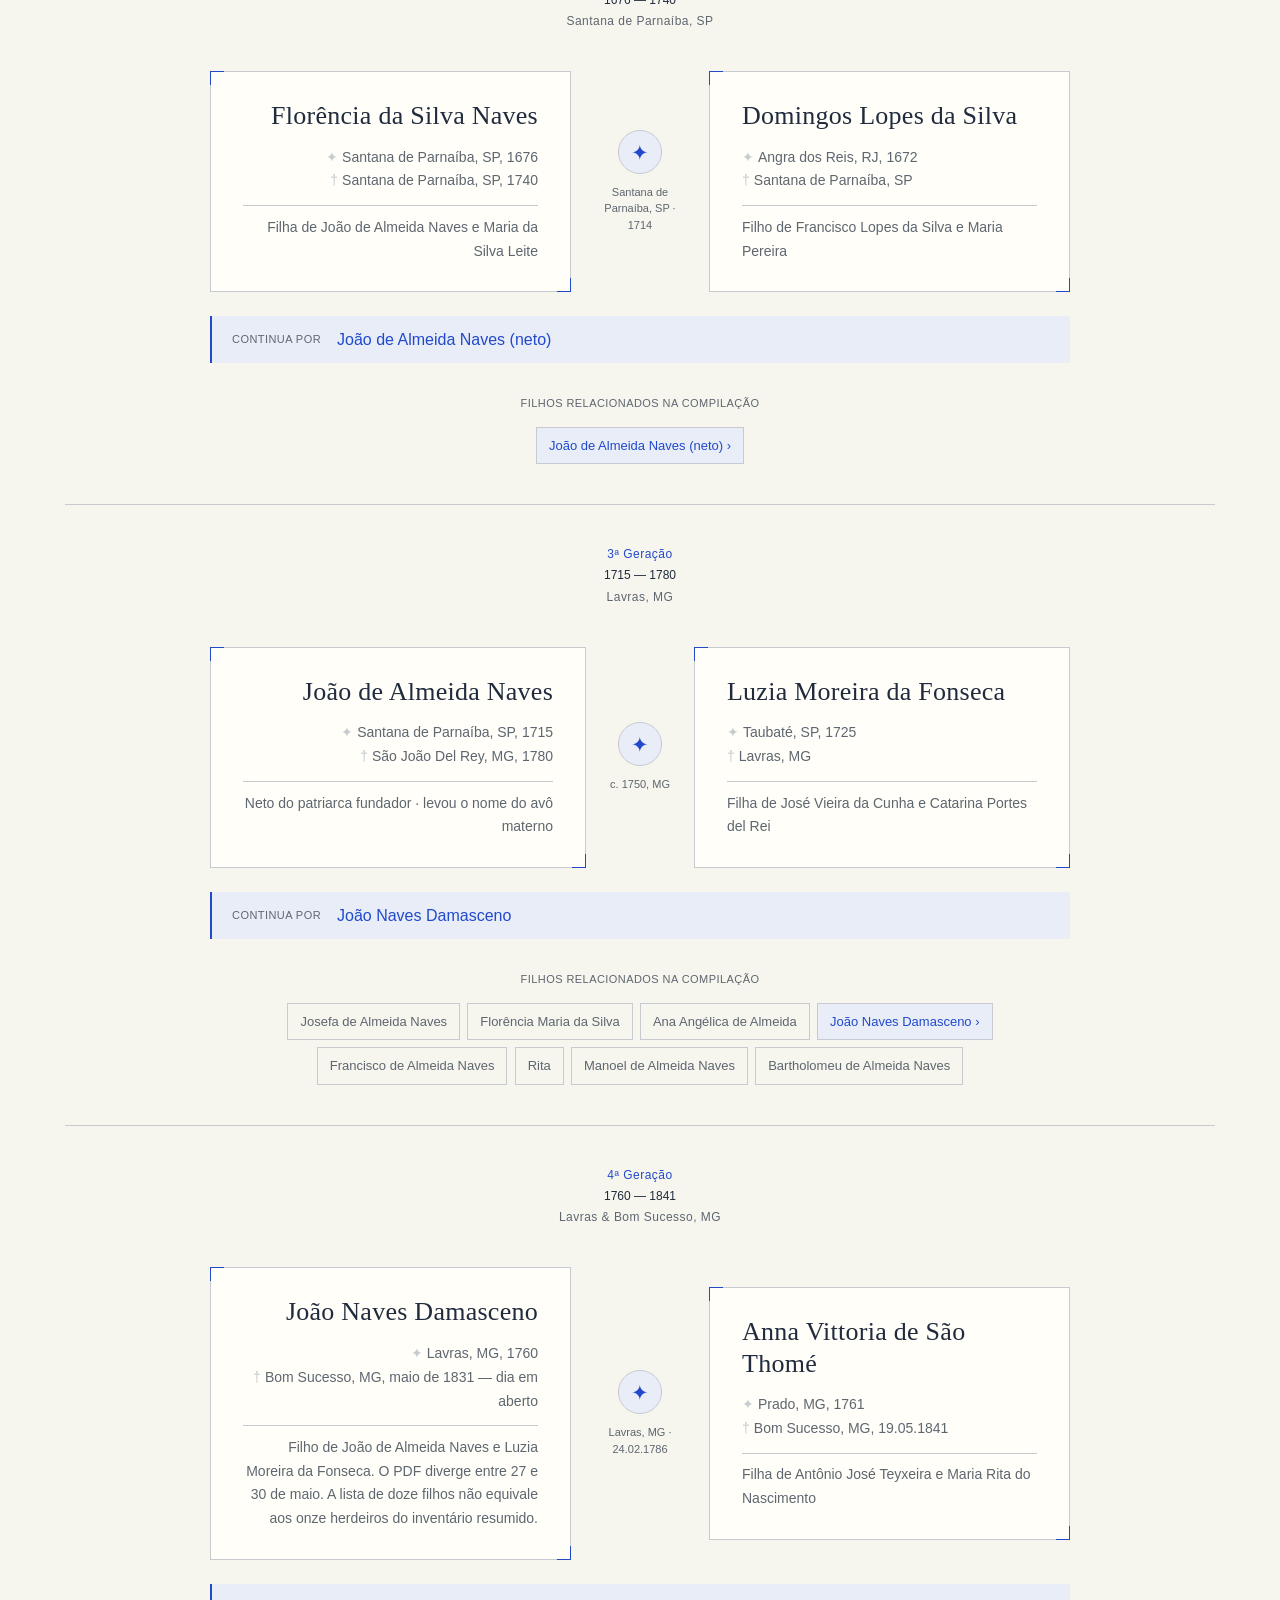
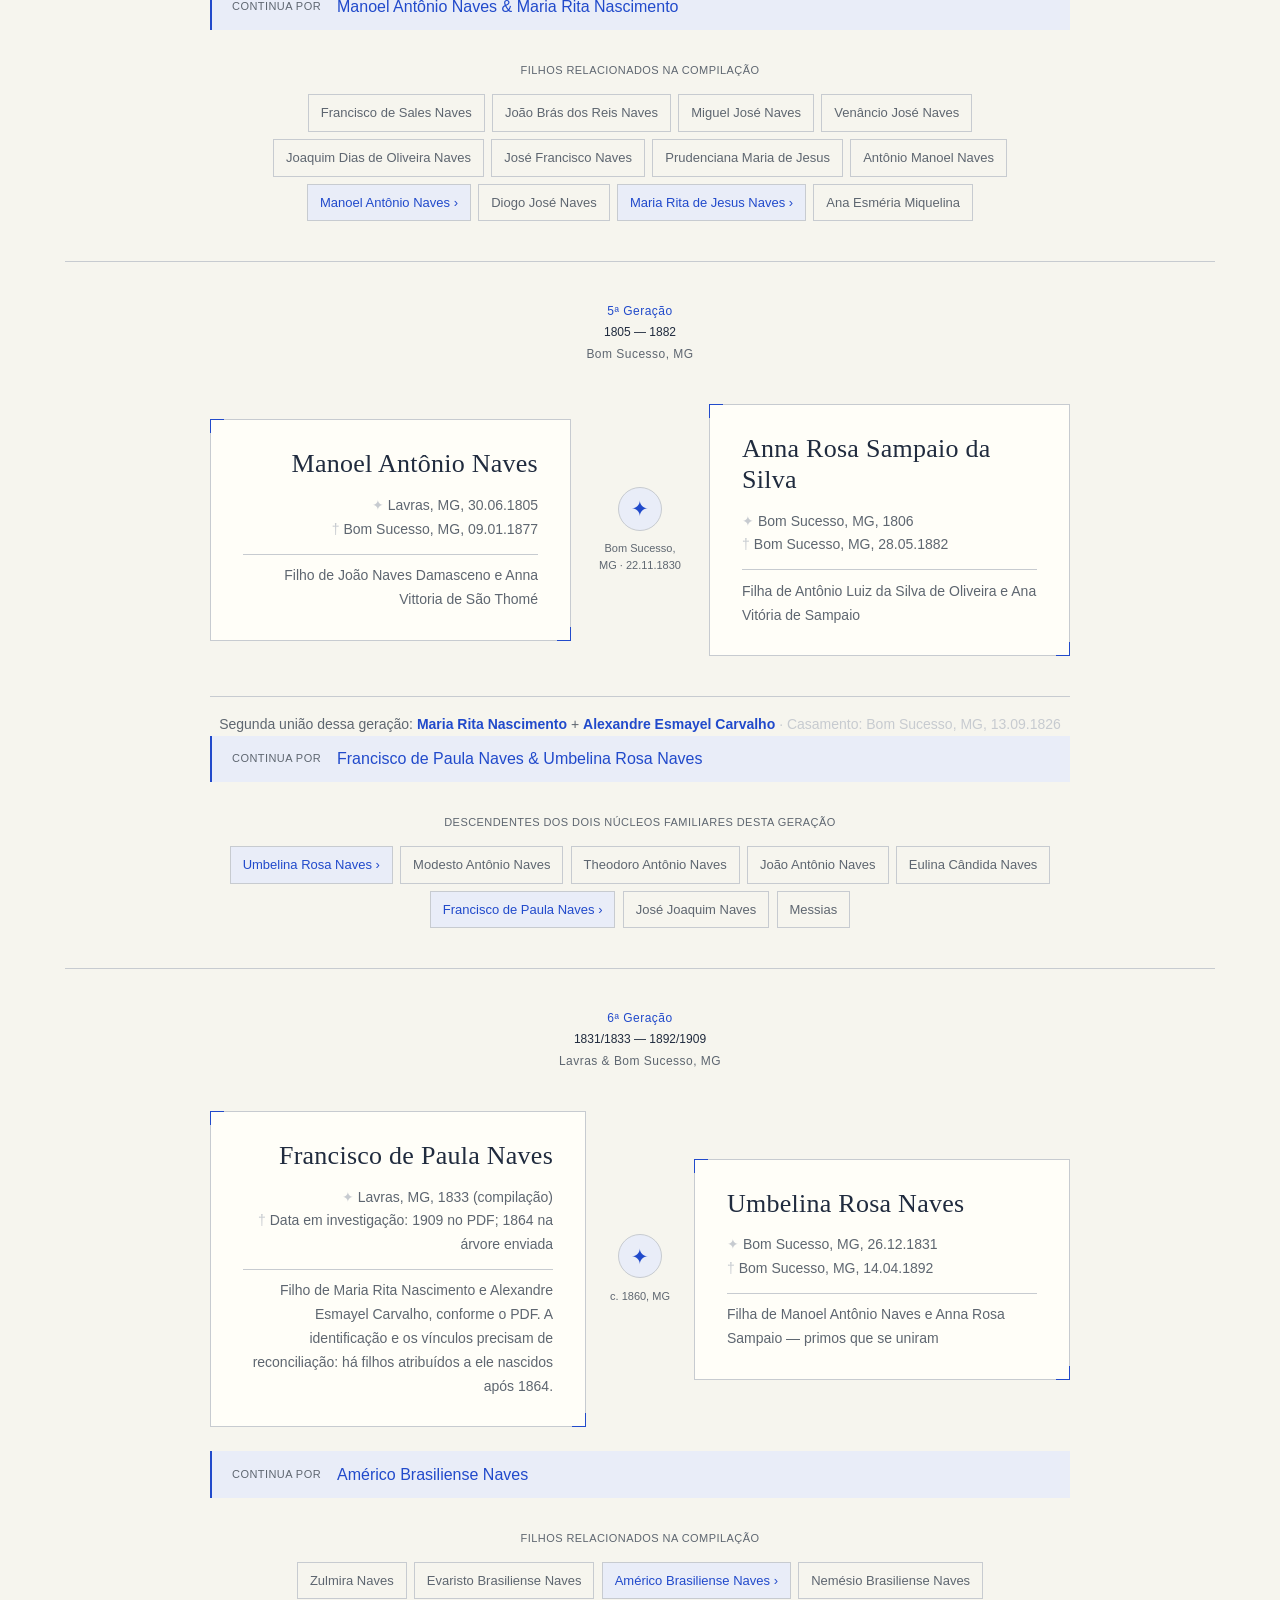
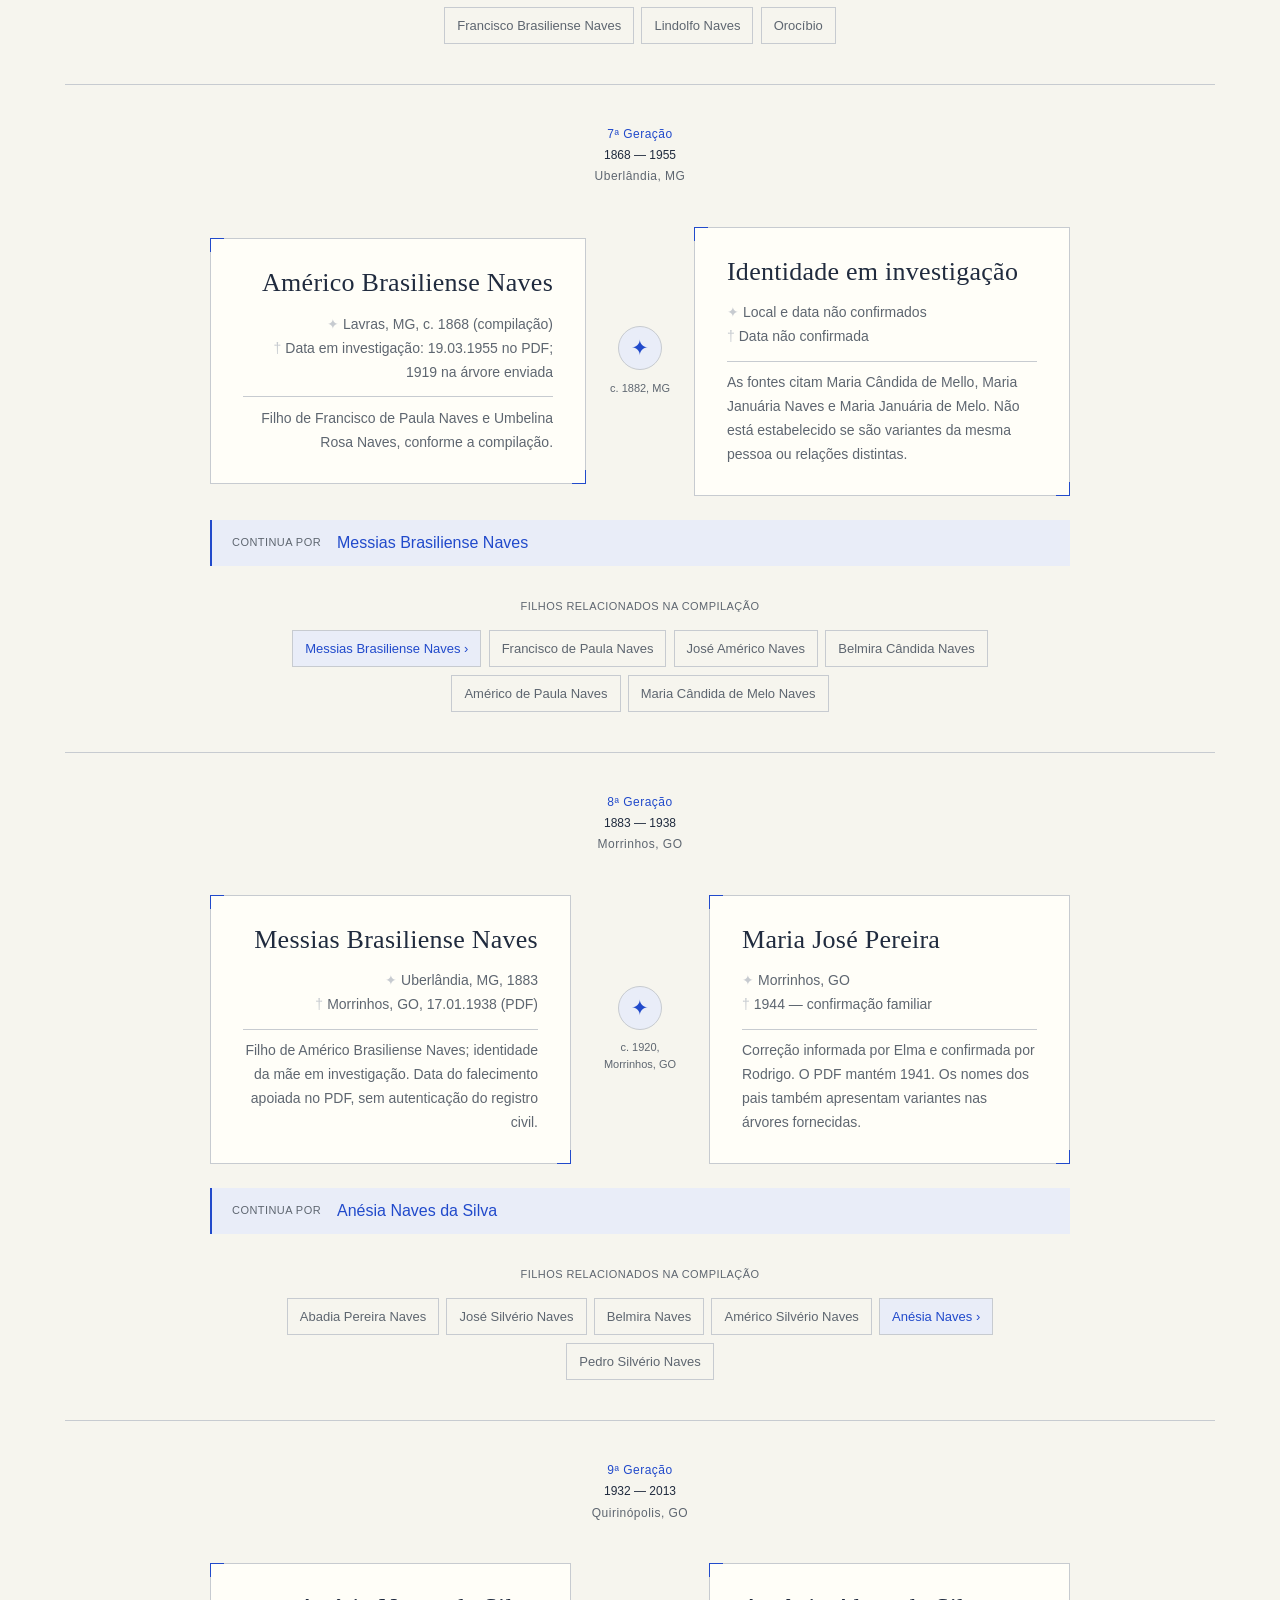
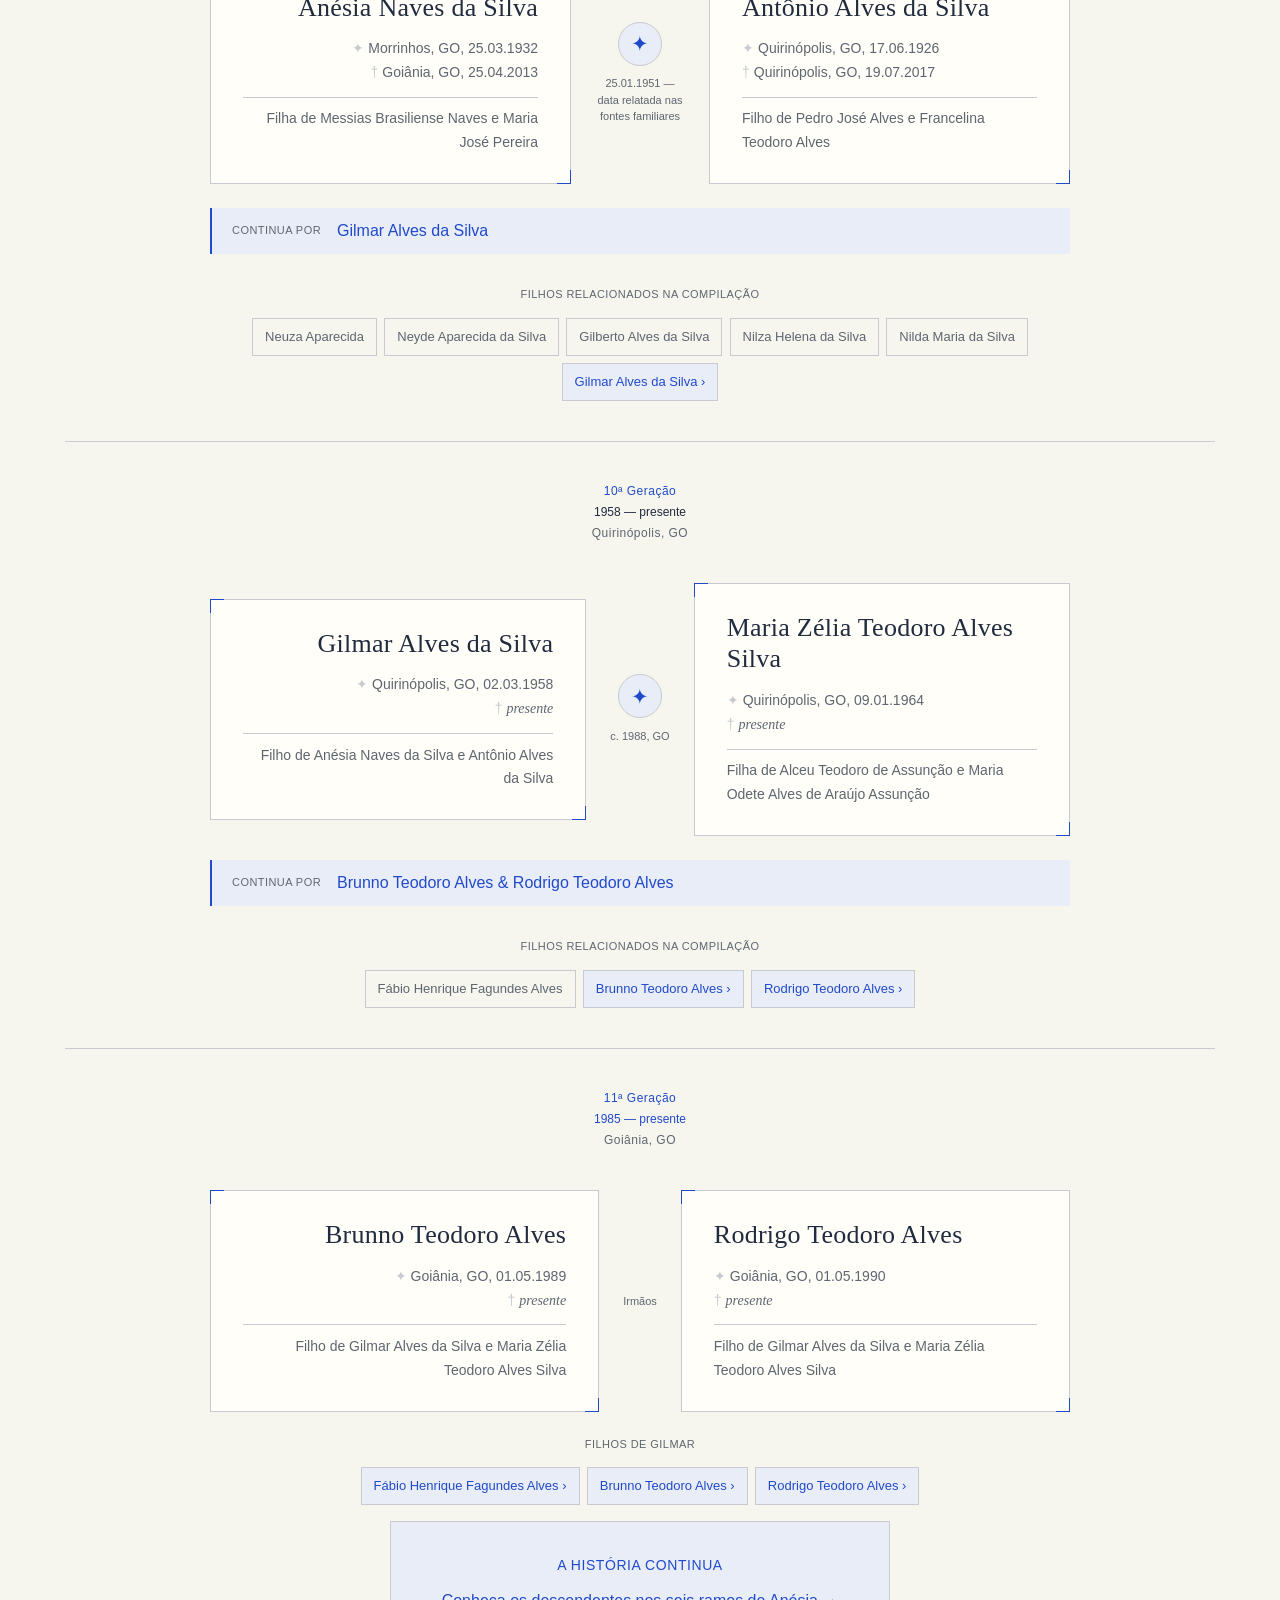
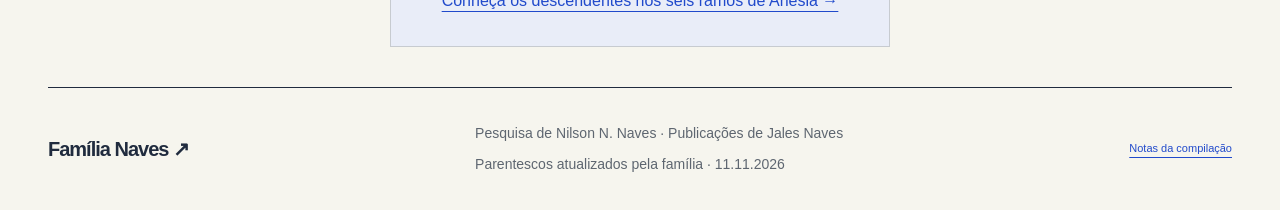
==== commit 3f15995f: "feat(home): introduce the full available Naves lineage" ====
--- a/arvore_naves.html
+++ b/arvore_naves.html
@@ -501,7 +501,7 @@
 <aside class="history-notice" aria-label="Fontes e limites da pesquisa"><h2>Como ler esta linhagem</h2><p>As datas antigas são registros da compilação genealógica da Editora Naves (2025), não certidões autenticadas. A localidade portuguesa, algumas datas de falecimento e a identidade da mãe de Messias continuam em aberto.</p><p>Maria José Pereira faleceu em 1944, conforme confirmação familiar. A data de Anésia (25.04.2013) e a de Messias (17.01.1938) vêm do PDF fornecido.</p><a href="/arvore">Ver os seis ramos atuais da família de Anésia →</a><br><a href="https://editoranaves.com.br/gilmar-alves-quer-conhecer-a-origem-da-familia-naves/">Ler a apresentação da pesquisa por Jales ↗</a></aside>
 <div id="treeRoot"></div>
 
-<footer class="archive-footer"><a class="footer-brand" href="/">Família Naves ↗</a><p>Pesquisa de Nilson N. Naves · Publicações de Jales Naves<br>Parentescos atualizados pela família · 11.11.2026</p><a href="/#fontes">Fontes & pesquisa</a></footer>
+<footer class="archive-footer"><a class="footer-brand" href="/">Família Naves ↗</a><p>Pesquisa de Nilson N. Naves · Publicações de Jales Naves<br>Parentescos atualizados pela família · 11.11.2026</p><a href="/arvore_naves.html">Notas da compilação</a></footer>
 
 <script>
 const GEN_DATA = window.NAVES_LINEAGE;
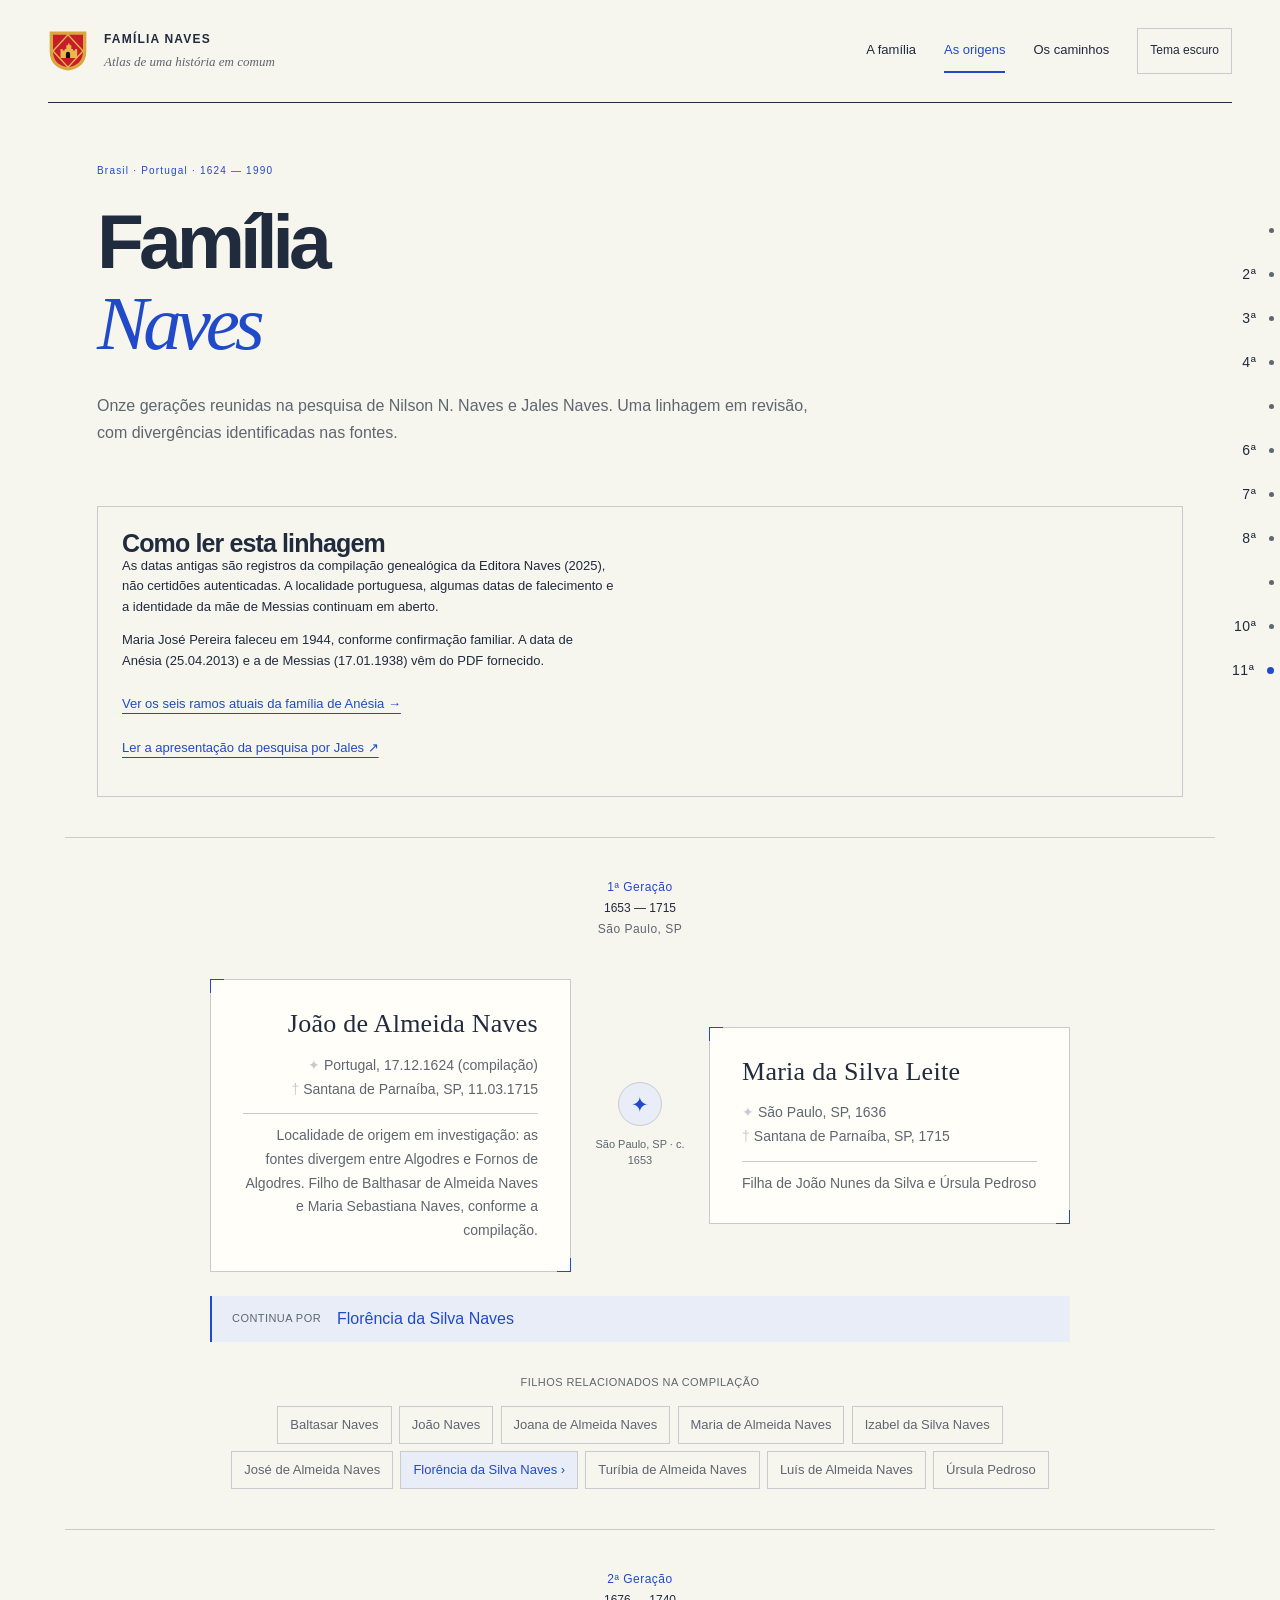
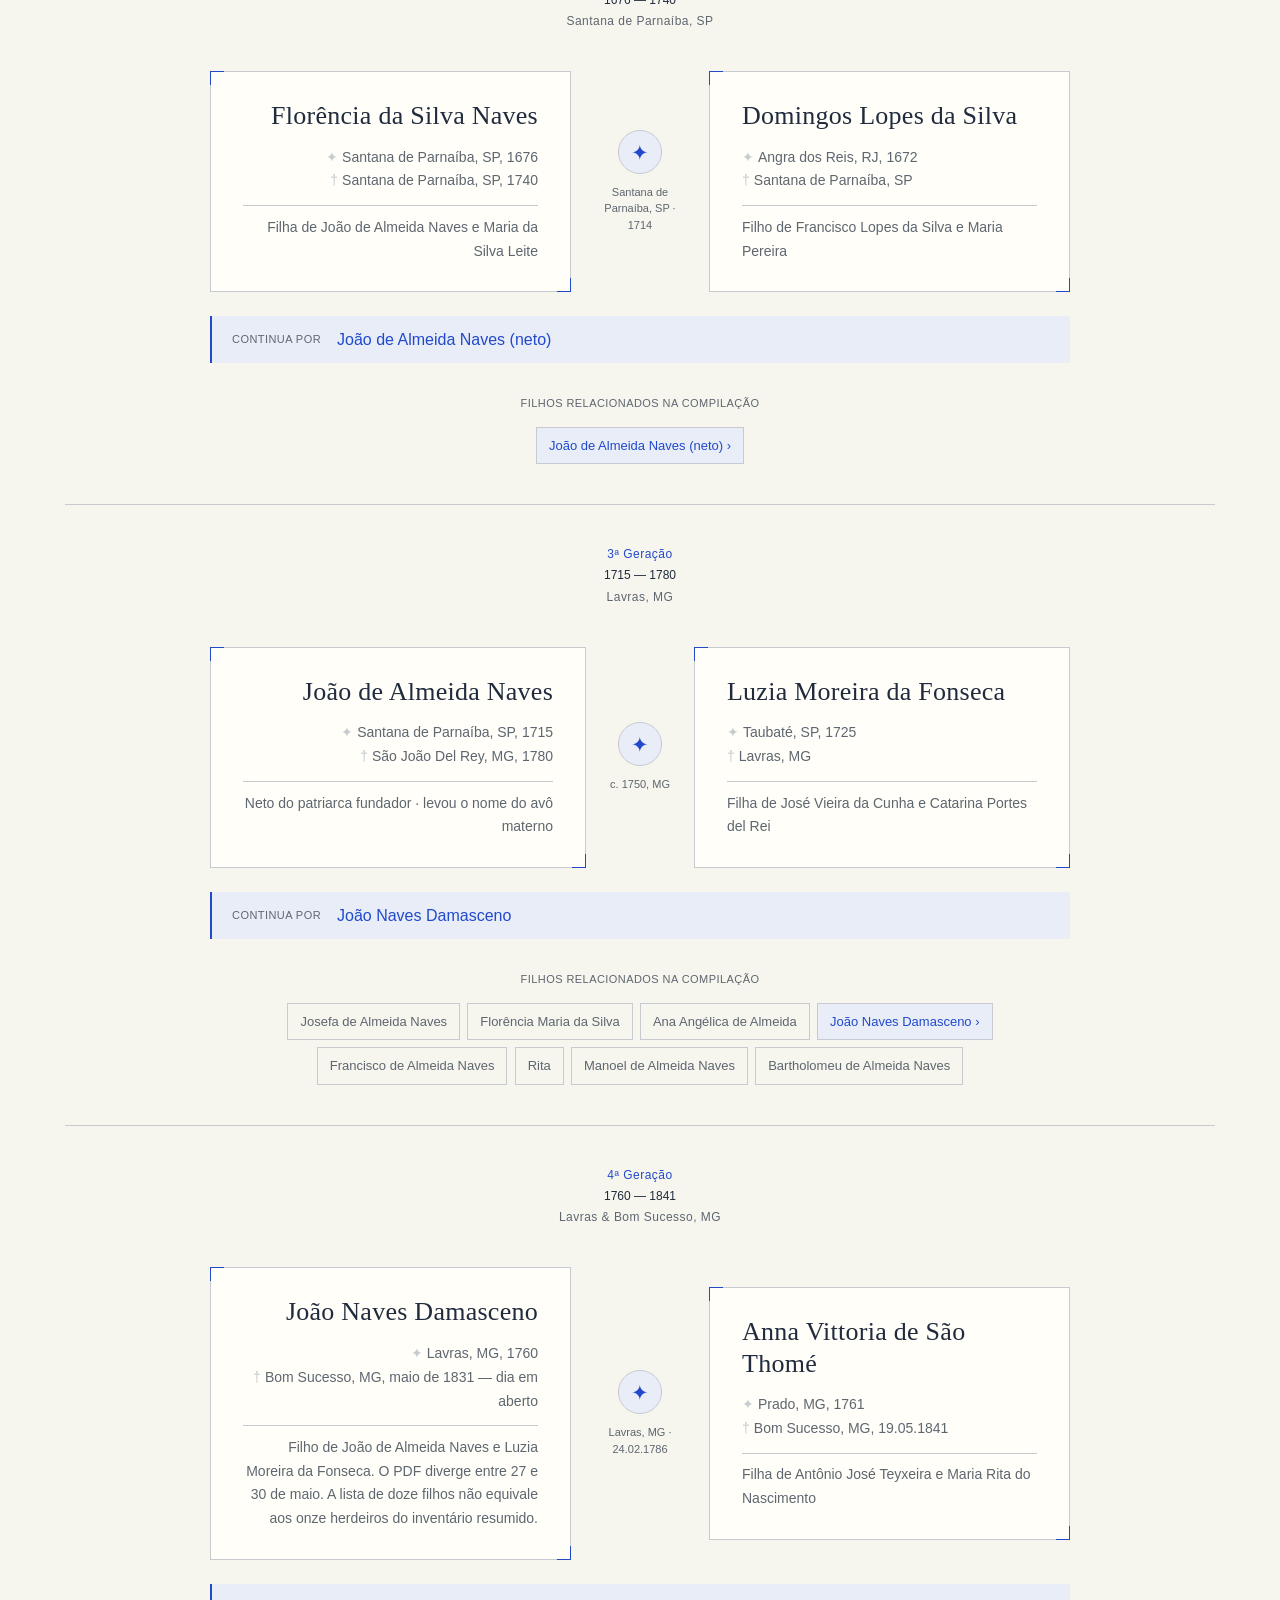
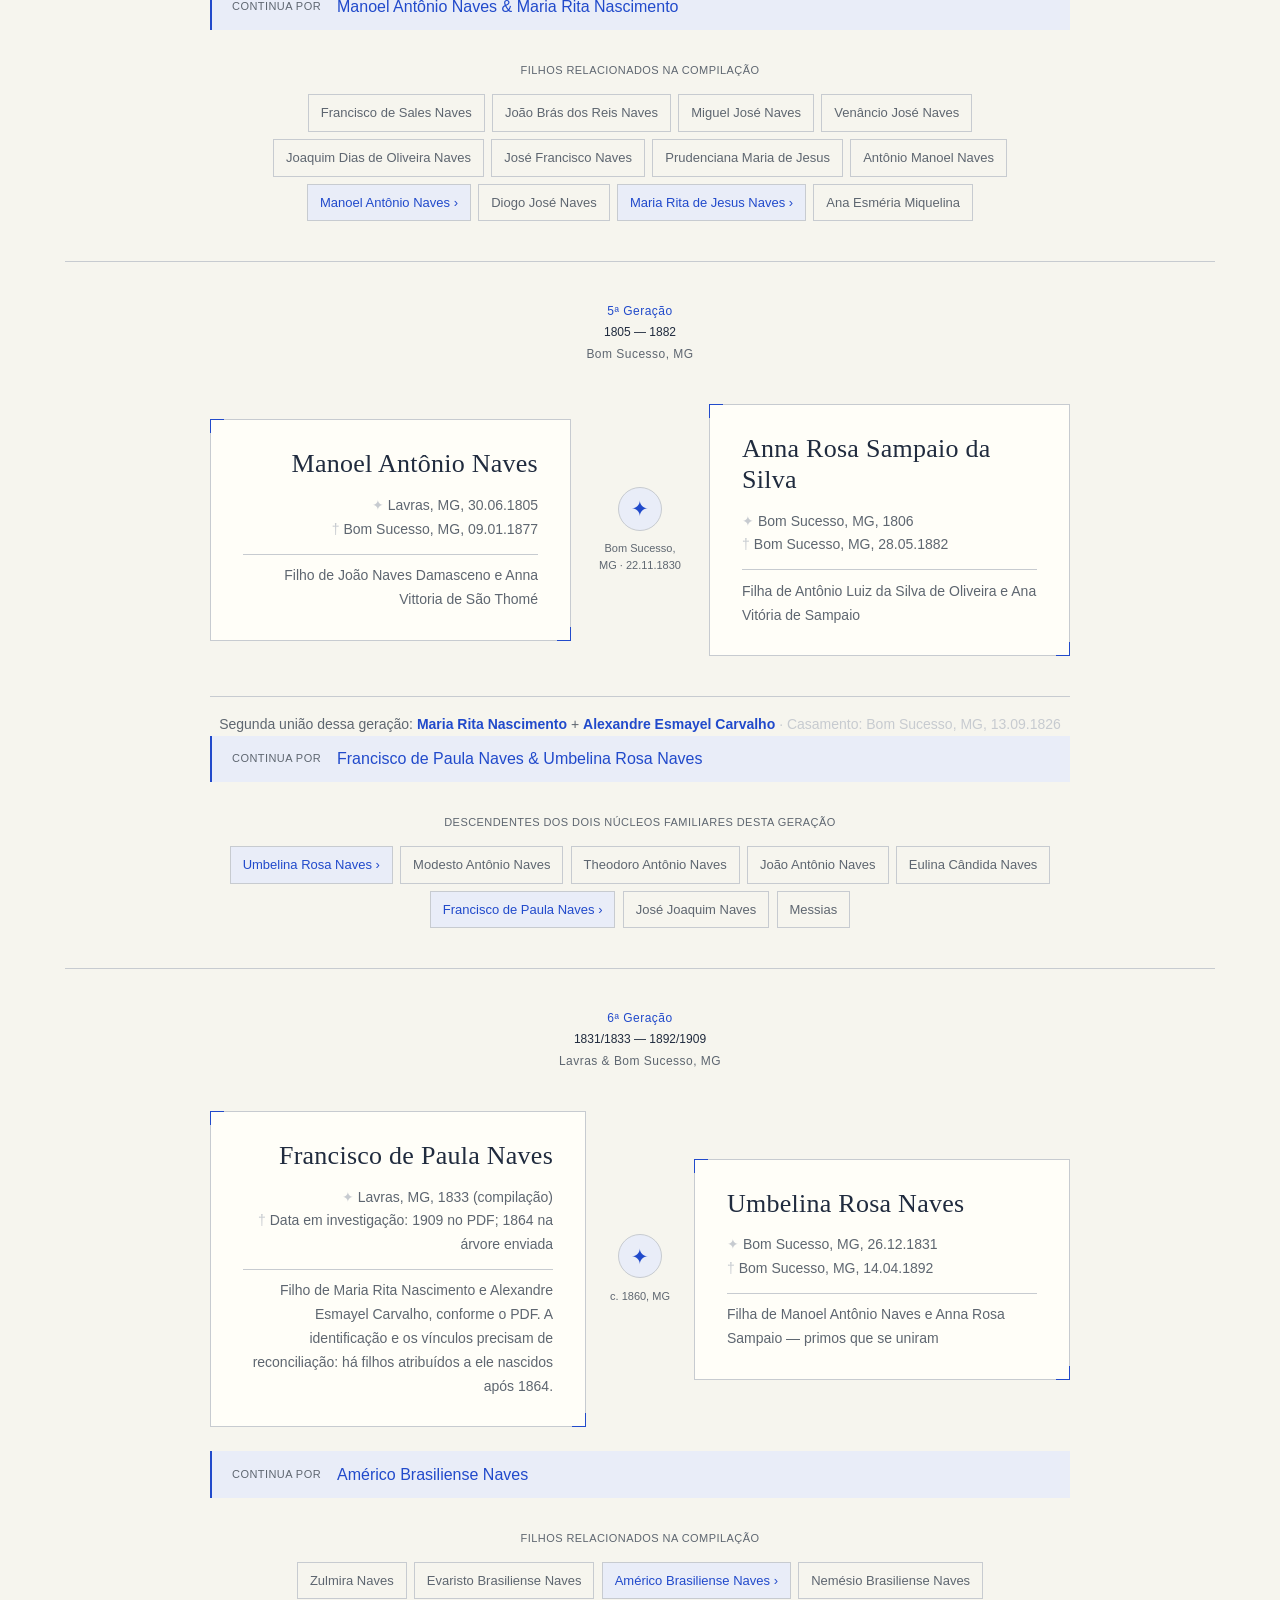
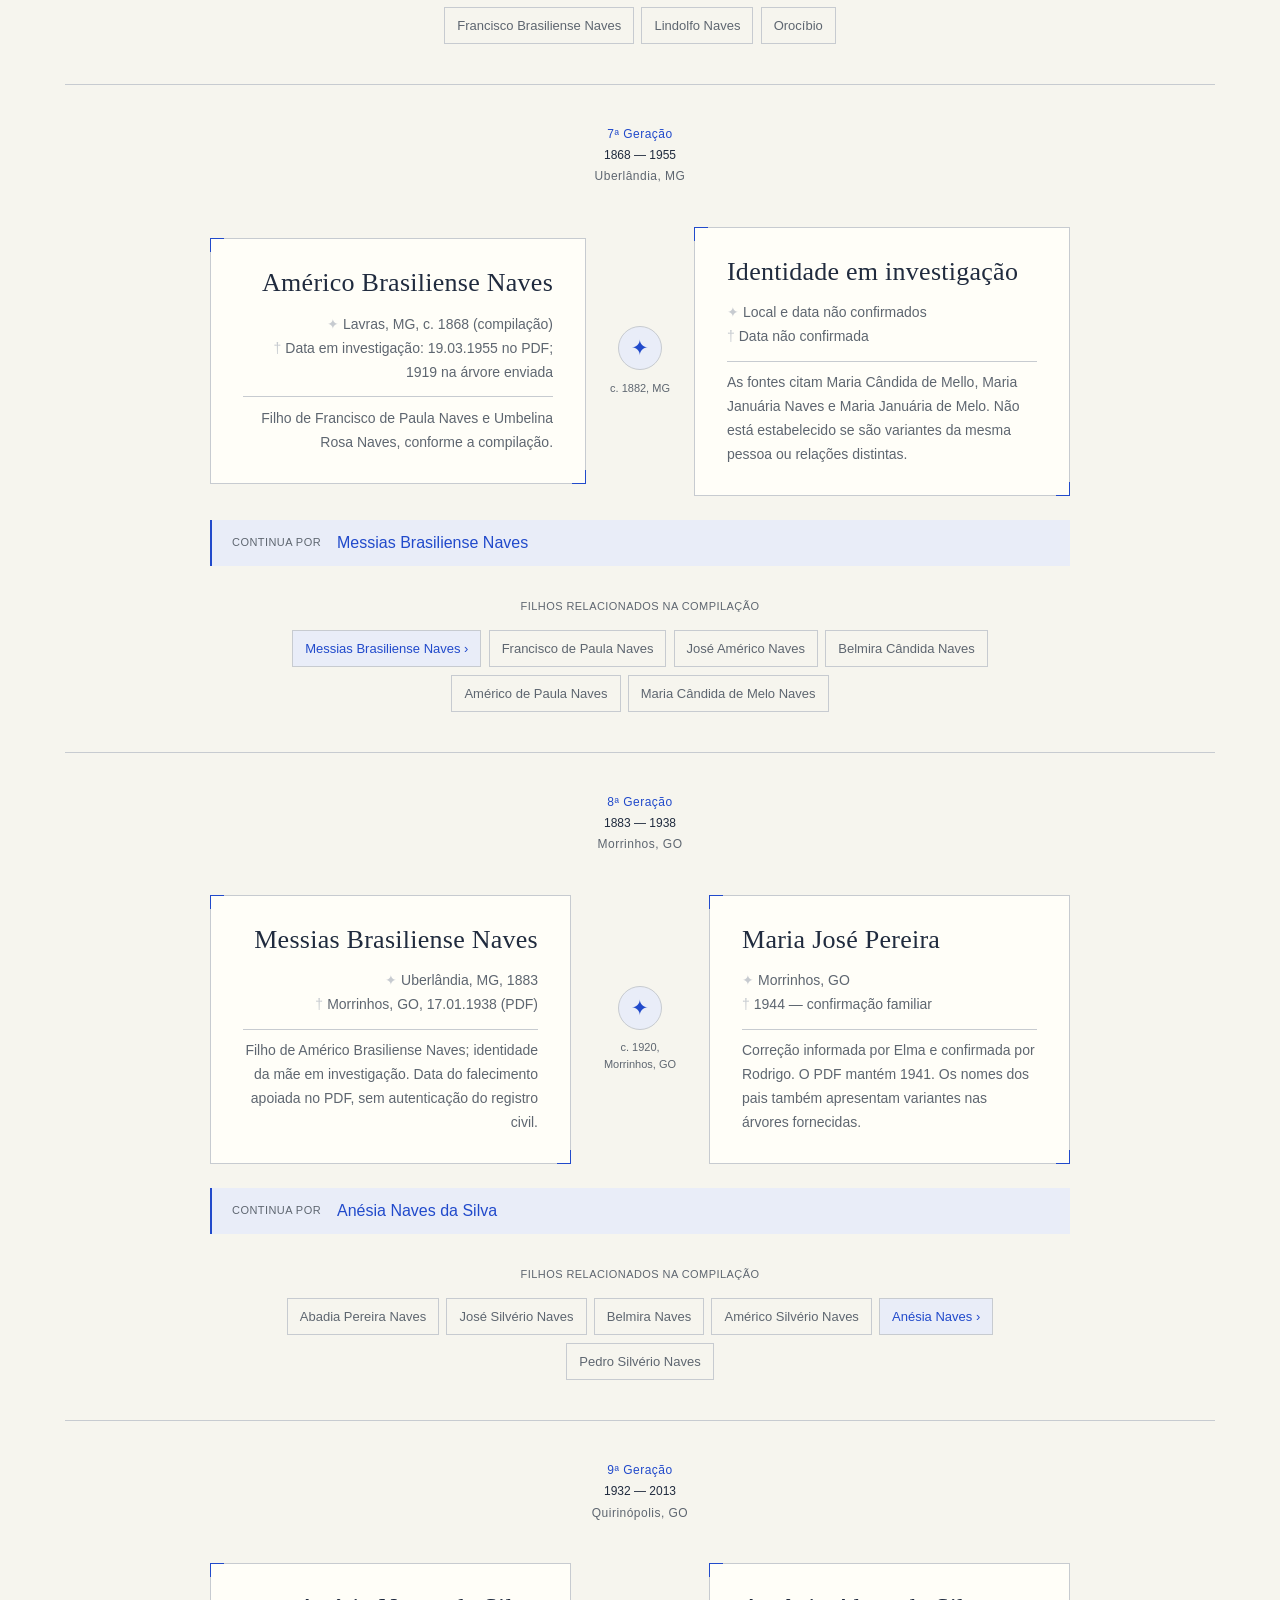
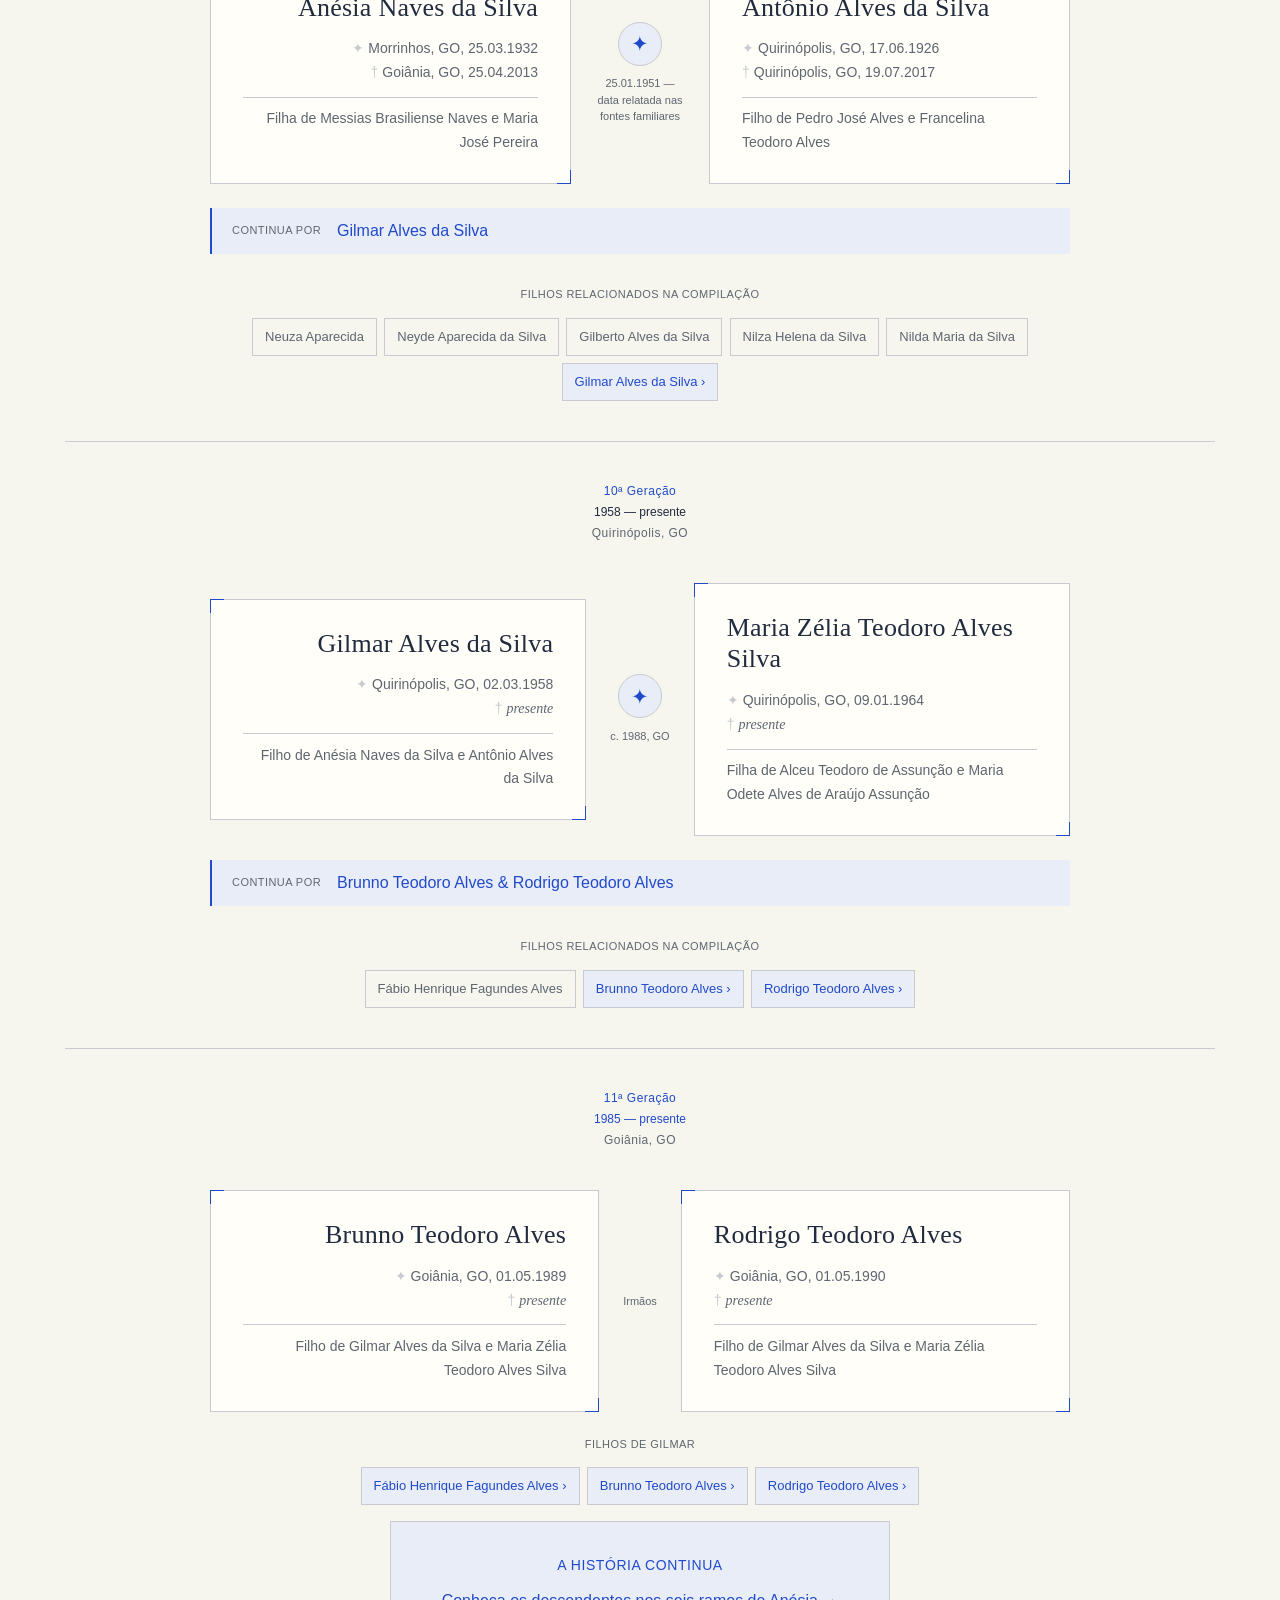
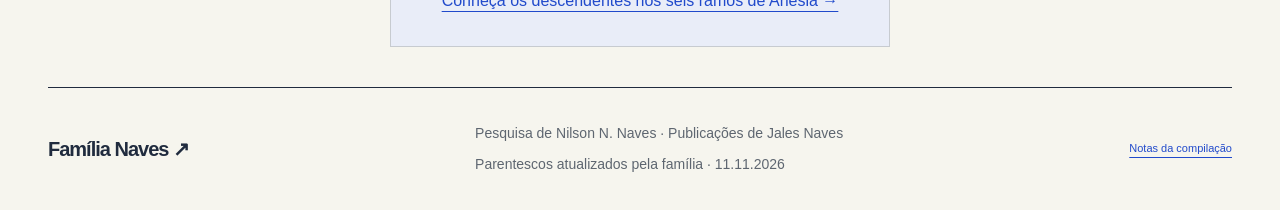
==== commit 0f8e10b0: "feat(brand): use family coat of arms for icon" ====
--- a/arvore_naves.html
+++ b/arvore_naves.html
@@ -476,7 +476,7 @@
 </head>
 <body class="atlas-history">
 <a class="skip" href="#conteudo">Pular para o conteúdo</a>
-<header class="masthead"><a class="brand" href="/" aria-label="Família Naves, início"><span class="brand-symbol" aria-hidden="true">N<span>↗</span></span><span>FAMÍLIA NAVES<small>Atlas de uma história em comum</small></span></a><nav aria-label="Principal"><a href="/arvore">A família</a><a href="/linhagem" aria-current="page">As origens</a><a href="/mapa">Os caminhos</a><button type="button" data-theme-toggle>Tema escuro</button></nav></header>
+<header class="masthead"><a class="brand" href="/" aria-label="Família Naves, início"><img class="brand-symbol" src="/favicon.svg" alt="" width="40" height="42"><span>FAMÍLIA NAVES<small>Atlas de uma história em comum</small></span></a><nav aria-label="Principal"><a href="/arvore">A família</a><a href="/linhagem" aria-current="page">As origens</a><a href="/mapa">Os caminhos</a><button type="button" data-theme-toggle>Tema escuro</button></nav></header>
 
 
 <nav class="side-nav" id="sideNav"></nav>
--- a/assets/atlas.css
+++ b/assets/atlas.css
@@ -5,7 +5,7 @@
 }
 :root[data-theme=dark]{color-scheme:dark;--paper:#151e2d;--sheet:#1c293e;--ink:#f2f1e6;--muted:#b3bdcc;--blue:#9eb7ff;--red:#ff9b86;--line:#46546c;--wash:#263955;--night:#101826;--chart-secondary:#c5a5d5;--chart-neutral:#a6b8a8}
 *{box-sizing:border-box}html{scroll-behavior:auto}body{margin:0;background:var(--paper);color:var(--ink);font:16px/1.6 Arial,Helvetica,sans-serif}a{color:var(--blue);text-underline-offset:5px}button,input,select{font:inherit}button,a,input,select,summary{-webkit-tap-highlight-color:transparent}button{cursor:pointer}button:active,.action:active{transform:translateY(1px)}a:focus-visible,button:focus-visible,input:focus-visible,select:focus-visible,summary:focus-visible{outline:3px solid var(--blue);outline-offset:5px}button,input,select{min-height:46px}h1,h2,h3,p{margin-top:0}h1,h2,h3{font-family:Arial,Helvetica,sans-serif}h1,h2{font-weight:700;letter-spacing:-.065em;line-height:.98}h2{font-size:clamp(2.2rem,4.5vw,4.3rem)}p{max-width:68ch}em{font-family:Georgia,'Times New Roman',serif;font-weight:400}svg{max-width:100%}[hidden]{display:none!important}.skip{position:absolute;top:-100px;left:20px;z-index:999;background:var(--sheet);padding:12px}.skip:focus{top:12px}
-.masthead,.archive-footer,.atlas-home main,.archive-main{width:min(1280px,100% - 96px);margin-inline:auto}.masthead{display:flex;justify-content:space-between;gap:24px;align-items:center;padding:28px 0;border-bottom:1px solid var(--ink)}.brand{display:flex;gap:16px;align-items:center;text-decoration:none;color:var(--ink);font-size:12px;font-weight:700;letter-spacing:.1em}.brand small{display:block;font:italic 13px/1.5 Georgia,serif;letter-spacing:0;margin-top:3px;color:var(--muted)}.brand-symbol{font-size:38px;font-weight:800;letter-spacing:-.12em;color:var(--blue);position:relative;padding-right:13px;line-height:1}.brand-symbol span{position:absolute;right:0;top:-5px;font-size:24px;letter-spacing:0}.masthead nav{display:flex;align-items:center;gap:28px}.masthead nav a{font-size:13px;text-decoration:none;min-height:44px;display:flex;align-items:center;color:var(--ink);border-bottom:2px solid transparent}.masthead nav a:hover,.masthead nav a[aria-current]{border-color:var(--blue);color:var(--blue)}.masthead button{font-size:12px;background:transparent;border:1px solid var(--line);border-radius:0;padding:8px 12px;color:var(--ink)}
+.masthead,.archive-footer,.atlas-home main,.archive-main{width:min(1280px,100% - 96px);margin-inline:auto}.masthead{display:flex;justify-content:space-between;gap:24px;align-items:center;padding:28px 0;border-bottom:1px solid var(--ink)}.brand{display:flex;gap:16px;align-items:center;text-decoration:none;color:var(--ink);font-size:12px;font-weight:700;letter-spacing:.1em}.brand small{display:block;font:italic 13px/1.5 Georgia,serif;letter-spacing:0;margin-top:3px;color:var(--muted)}.brand-symbol{display:block;width:40px;height:42px;flex:none}.masthead nav{display:flex;align-items:center;gap:28px}.masthead nav a{font-size:13px;text-decoration:none;min-height:44px;display:flex;align-items:center;color:var(--ink);border-bottom:2px solid transparent}.masthead nav a:hover,.masthead nav a[aria-current]{border-color:var(--blue);color:var(--blue)}.masthead button{font-size:12px;background:transparent;border:1px solid var(--line);border-radius:0;padding:8px 12px;color:var(--ink)}
 .eyeline{font-size:10px;letter-spacing:.13em;font-weight:700;line-height:1.5;color:var(--blue);margin-bottom:28px}.atlas-hero{display:grid;grid-template-columns:1fr 1.17fr;align-items:center;gap:16px;padding:64px 0 52px}.atlas-hero h1{font-size:clamp(3.8rem,6.4vw,6.8rem);margin-bottom:30px}.atlas-hero h1 em{letter-spacing:-.065em;color:var(--blue);font-size:.89em;white-space:nowrap}.dek{font-size:17px;color:var(--muted);line-height:1.65}.action{display:inline-flex;align-items:center;justify-content:space-between;gap:42px;min-height:52px;margin-top:18px;background:var(--blue);color:var(--paper);padding:12px 20px;text-decoration:none;font-size:13px;font-weight:700}.action:hover{box-shadow:4px 4px 0 var(--line)}.action span{font-size:24px;line-height:1}.hero-diagram{border-left:1px solid var(--line);padding-left:30px}.diagram-label{display:flex;justify-content:space-between;font-size:9px;font-weight:700;letter-spacing:.09em;color:var(--muted);margin:0}.hero-diagram svg{display:block;width:100%;overflow:visible}.hero-diagram svg text{text-anchor:middle;fill:var(--blue);font-family:Arial,sans-serif;font-weight:600;font-size:19px}.diagram-lines{stroke:var(--blue);stroke-width:2}.diagram-orbit{stroke:var(--line);stroke-dasharray:2 9;stroke-width:1}.diagram-center{fill:var(--blue)}.hero-diagram svg .center-name{fill:var(--paper);font-family:Georgia,serif;font-size:22px;font-weight:400}.hero-diagram svg .center-caption{fill:var(--paper);font-size:8px;font-weight:400;letter-spacing:1px}.atlas-node circle{fill:var(--paper);stroke:var(--blue);stroke-width:1.5;transition:fill 160ms ease}.atlas-node:hover circle,.atlas-node:focus circle{fill:var(--blue)}.atlas-node:hover text,.atlas-node:focus text{fill:var(--paper)}.atlas-node:focus-visible{outline:none}.atlas-node:focus-visible circle{stroke-width:5}.hero-diagram svg .node-index{font-size:10px;font-weight:400;letter-spacing:2px}.diagram-foot{text-align:center;font-size:12px;line-height:1.8;margin:0}.diagram-foot span{color:var(--muted);font:italic 13px Georgia,serif}
 .chapter-index{display:grid;grid-template-columns:1fr 1.25fr;gap:70px;border-top:1px solid var(--ink);padding:64px 0 72px}.section-heading h2{margin-bottom:24px}.section-heading>p:last-child{font-size:14px;color:var(--muted)}.chapter-links{display:grid;grid-template-columns:1fr 1fr;column-gap:32px}.chapter-links a{min-height:100px;display:flex;align-items:center;gap:20px;border-bottom:1px solid var(--line);text-decoration:none;color:var(--ink);font-size:28px;letter-spacing:-.04em}.chapter-number{align-self:flex-start;margin-top:28px;font-size:10px;letter-spacing:.05em;color:var(--muted)}.chapter-arrow{margin-left:auto;color:var(--blue);font-size:23px;transition:transform 180ms ease}.chapter-links a:hover{color:var(--blue)}.chapter-links a:hover .chapter-arrow{transform:translate(3px,-3px)}
 .paths-section{background:var(--blue);color:var(--paper);padding:56px;margin:0 -1px}.paths-section .eyeline,.paths-section .source-line{color:var(--paper)}.paths-section h2{max-width:700px}.route-graphic{display:flex;justify-content:space-between;align-items:center;gap:12px;border-top:1px solid currentColor;border-bottom:1px solid currentColor;padding:25px 0;margin:42px 0;font:italic clamp(1rem,2vw,1.7rem) Georgia,serif}.route-graphic i{font-style:normal;opacity:.6}.explore-links{display:grid;grid-template-columns:1fr 1fr;gap:32px;margin-bottom:32px}.explore-links a{display:grid;grid-template-columns:1fr auto;gap:8px;color:inherit;text-decoration:none;min-height:80px}.explore-links a>span:first-child{font-size:9px;letter-spacing:.12em;grid-column:1/-1}.explore-links strong{font-size:25px;font-weight:400;letter-spacing:-.04em}.explore-links a>span:last-child{font-size:28px}.source-line{font-size:12px;line-height:1.7;color:var(--muted)}.gathering{padding:72px 0;display:grid;grid-template-columns:1fr 1.25fr;gap:70px;align-items:center;border-bottom:1px solid var(--ink)}.date-block{text-align:center;color:var(--red);border:1px solid var(--red);padding:24px 20px;max-width:300px;transform:rotate(-3deg)}.date-block span{display:block;font-size:10px;letter-spacing:.12em}.date-block strong{display:block;font-size:150px;line-height:1.2;font-weight:400;letter-spacing:-.1em;padding-right:.1em}.gathering h2{font-size:clamp(2rem,4vw,3.7rem)}.sources{padding:64px 0;display:grid;grid-template-columns:1fr 1.25fr;gap:70px}.sources h2{font-size:clamp(2rem,3.5vw,3.2rem)}.sources p{font-size:14px}.sources a{display:flex;justify-content:space-between;align-items:center;min-height:52px;border-bottom:1px solid var(--line);text-decoration:none;font-size:13px;gap:12px}.sources .source-line{font-size:12px;margin-top:22px}.archive-footer{border-top:1px solid var(--ink);display:flex;justify-content:space-between;align-items:center;gap:24px;padding:30px 0;font-size:11px}.archive-footer p{margin:0;color:var(--muted)}.footer-brand{color:var(--ink);font-size:20px;font-weight:700;letter-spacing:-.05em;text-decoration:none}
